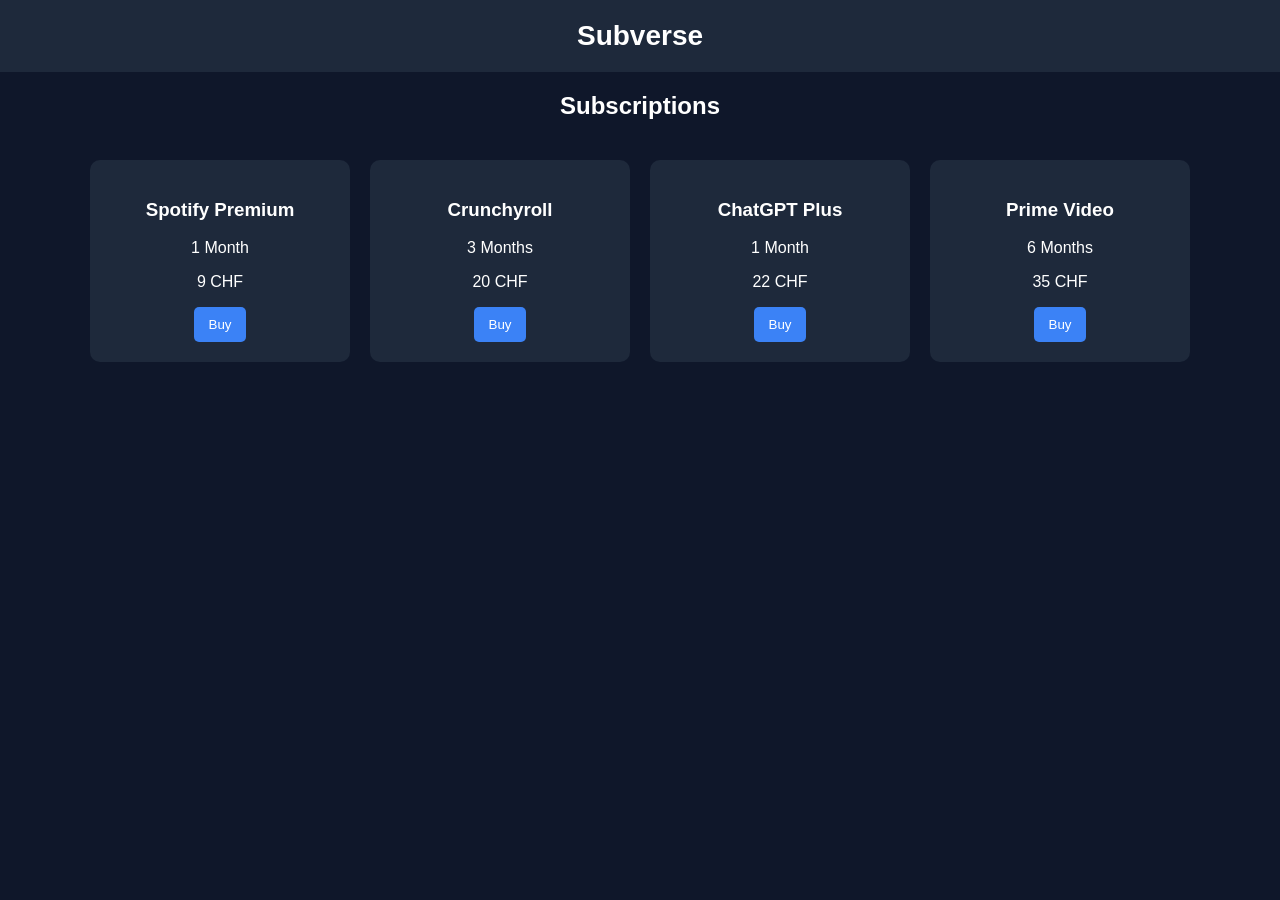
==== index.html @ d4a04e41 "Add files via upload" ====
<!DOCTYPE html>
<html lang="de">
<head>
<meta charset="UTF-8">
<title>Subverse</title>

<style>
body{
font-family: Arial;
background:#0f172a;
color:white;
text-align:center;
margin:0;
}

header{
padding:20px;
background:#1e293b;
font-size:28px;
font-weight:bold;
}

.container{
display:flex;
justify-content:center;
flex-wrap:wrap;
margin-top:40px;
gap:20px;
}

.card{
background:#1e293b;
padding:20px;
border-radius:10px;
width:220px;
}

button{
background:#3b82f6;
border:none;
padding:10px 15px;
border-radius:5px;
color:white;
cursor:pointer;
}

button:hover{
background:#2563eb;
}
</style>

</head>
<body>

<header>Subverse</header>

<h2>Subscriptions</h2>

<div class="container">

<div class="card">
<h3>Spotify Premium</h3>
<p>1 Month</p>
<p>9 CHF</p>
<button onclick="buy('Spotify 1 Month')">Buy</button>
</div>

<div class="card">
<h3>Crunchyroll</h3>
<p>3 Months</p>
<p>20 CHF</p>
<button onclick="buy('Crunchyroll 3 Months')">Buy</button>
</div>

<div class="card">
<h3>ChatGPT Plus</h3>
<p>1 Month</p>
<p>22 CHF</p>
<button onclick="buy('ChatGPT 1 Month')">Buy</button>
</div>

<div class="card">
<h3>Prime Video</h3>
<p>6 Months</p>
<p>35 CHF</p>
<button onclick="buy('Prime Video 6 Months')">Buy</button>
</div>

</div>

<script>
function buy(product){
alert("You selected: " + product);
}
</script>

</body>
</html>
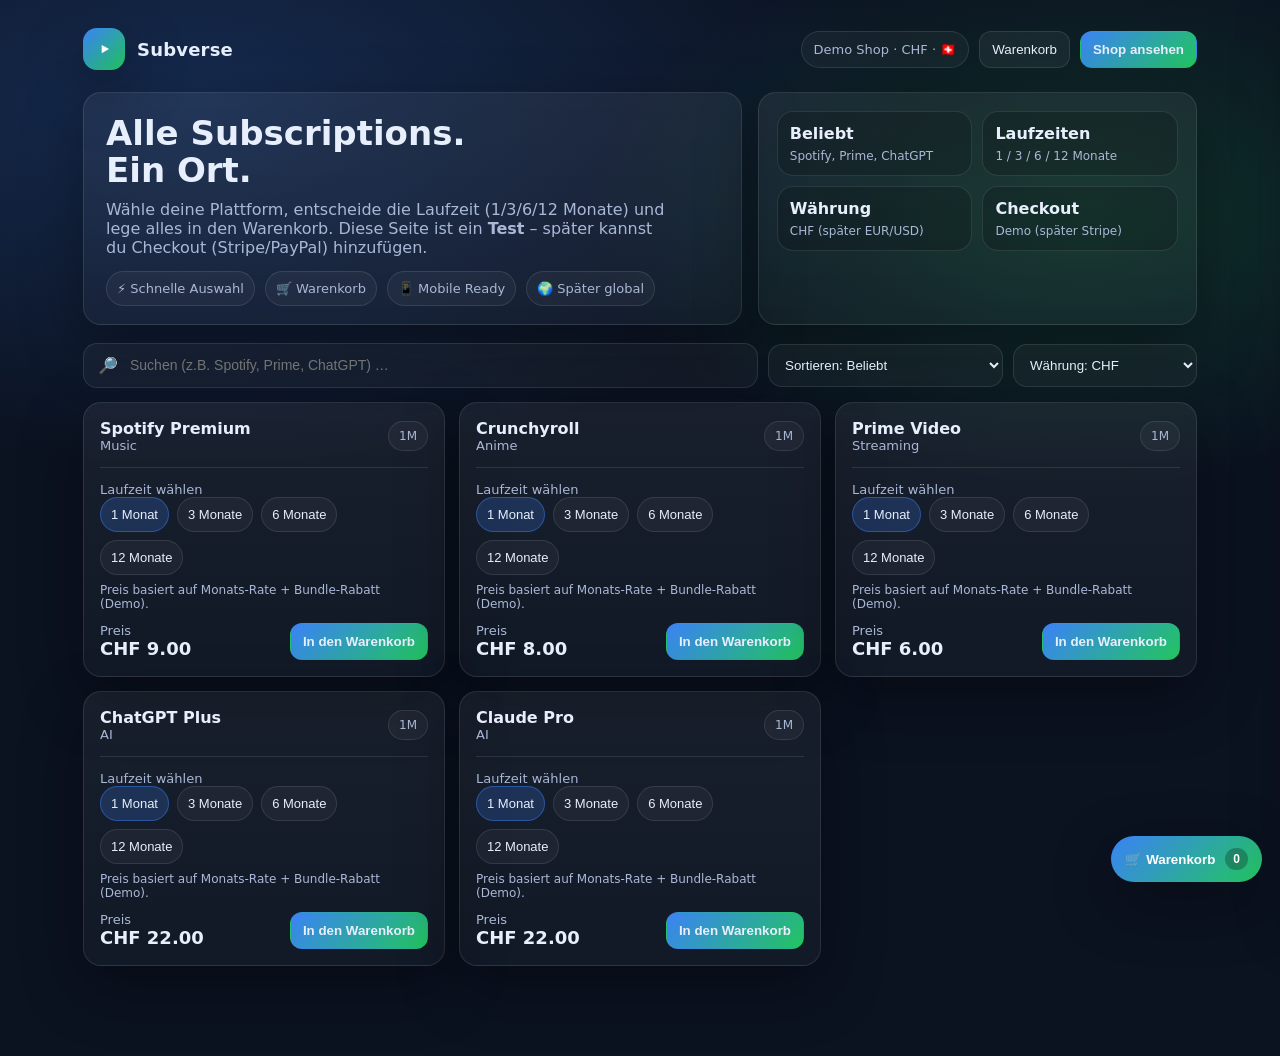
==== commit 14359afb: "Update index.html" ====
--- a/index.html
+++ b/index.html
@@ -1,98 +1,628 @@
-<!DOCTYPE html>
+<!doctype html>
 <html lang="de">
 <head>
-<meta charset="UTF-8">
-<title>Subverse</title>
-
-<style>
-body{
-font-family: Arial;
-background:#0f172a;
-color:white;
-text-align:center;
-margin:0;
-}
-
-header{
-padding:20px;
-background:#1e293b;
-font-size:28px;
-font-weight:bold;
-}
-
-.container{
-display:flex;
-justify-content:center;
-flex-wrap:wrap;
-margin-top:40px;
-gap:20px;
-}
-
-.card{
-background:#1e293b;
-padding:20px;
-border-radius:10px;
-width:220px;
-}
-
-button{
-background:#3b82f6;
-border:none;
-padding:10px 15px;
-border-radius:5px;
-color:white;
-cursor:pointer;
-}
-
-button:hover{
-background:#2563eb;
-}
-</style>
-
+  <meta charset="utf-8" />
+  <meta name="viewport" content="width=device-width,initial-scale=1" />
+  <title>Subverse — Subscriptions</title>
+  <style>
+    :root{
+      --bg:#0b1220;
+      --panel:#0f1b33;
+      --panel2:#101f3d;
+      --text:#e7eefc;
+      --muted:#a9b8d6;
+      --brand:#3b82f6;
+      --brand2:#22c55e;
+      --danger:#ef4444;
+      --border:rgba(255,255,255,.10);
+      --shadow: 0 20px 60px rgba(0,0,0,.35);
+      --radius:18px;
+    }
+    *{box-sizing:border-box}
+    body{
+      margin:0;
+      font-family: ui-sans-serif, system-ui, -apple-system, Segoe UI, Roboto, Arial, "Apple Color Emoji","Segoe UI Emoji";
+      background: radial-gradient(1200px 600px at 15% 10%, rgba(59,130,246,.22), transparent 60%),
+                  radial-gradient(900px 500px at 85% 20%, rgba(34,197,94,.18), transparent 55%),
+                  var(--bg);
+      color:var(--text);
+      min-height:100vh;
+    }
+    a{color:inherit;text-decoration:none}
+    .wrap{max-width:1150px;margin:0 auto;padding:28px 18px 90px}
+    .topbar{
+      display:flex;align-items:center;justify-content:space-between;
+      gap:14px;margin-bottom:22px;
+    }
+    .brand{
+      display:flex;align-items:center;gap:12px;
+      font-weight:800;letter-spacing:.2px;font-size:18px;
+    }
+    .logo{
+      width:42px;height:42px;border-radius:14px;
+      background: linear-gradient(135deg, rgba(59,130,246,1), rgba(34,197,94,1));
+      display:grid;place-items:center;
+      box-shadow: var(--shadow);
+    }
+    .logo svg{filter:drop-shadow(0 10px 18px rgba(0,0,0,.35))}
+    .actions{display:flex;align-items:center;gap:10px}
+    .pill{
+      display:flex;align-items:center;gap:10px;
+      padding:10px 12px;border:1px solid var(--border);
+      border-radius:999px;background:rgba(255,255,255,.04);
+      color:var(--muted);font-size:13px;
+    }
+    .btn{
+      border:1px solid var(--border);
+      background:rgba(255,255,255,.05);
+      color:var(--text);
+      padding:10px 12px;border-radius:12px;
+      cursor:pointer;
+      transition:.15s transform, .15s background, .15s border;
+    }
+    .btn:hover{transform: translateY(-1px);background:rgba(255,255,255,.08)}
+    .btn.primary{
+      background:linear-gradient(135deg, rgba(59,130,246,1), rgba(34,197,94,1));
+      border-color:transparent;
+      font-weight:700;
+    }
+    .btn.danger{background:rgba(239,68,68,.12);border-color:rgba(239,68,68,.35)}
+    .btn.danger:hover{background:rgba(239,68,68,.18)}
+    .hero{
+      display:grid;grid-template-columns: 1.2fr .8fr;
+      gap:16px;align-items:stretch;margin-bottom:18px;
+    }
+    .card{
+      background: linear-gradient(180deg, rgba(255,255,255,.06), rgba(255,255,255,.03));
+      border:1px solid var(--border);
+      border-radius: var(--radius);
+      box-shadow: var(--shadow);
+    }
+    .heroLeft{padding:22px 22px 18px}
+    .hero h1{margin:0 0 10px;font-size:34px;line-height:1.1}
+    .hero p{margin:0 0 14px;color:var(--muted);max-width:56ch}
+    .badges{display:flex;flex-wrap:wrap;gap:10px}
+    .badge{
+      padding:9px 10px;border-radius:999px;
+      border:1px solid var(--border);
+      background:rgba(255,255,255,.04);
+      font-size:13px;color:var(--muted);
+    }
+    .heroRight{padding:18px}
+    .miniGrid{display:grid;grid-template-columns:1fr 1fr;gap:10px}
+    .mini{
+      padding:12px;border-radius:16px;
+      border:1px solid var(--border);
+      background:rgba(0,0,0,.18);
+    }
+    .mini .t{font-weight:800}
+    .mini .s{color:var(--muted);font-size:12px;margin-top:6px}
+
+    .toolbar{
+      display:flex;gap:10px;flex-wrap:wrap;align-items:center;
+      margin:16px 0 14px;
+    }
+    .search{
+      flex:1;min-width:220px;
+      display:flex;align-items:center;gap:10px;
+      padding:12px 14px;border-radius:14px;
+      border:1px solid var(--border);background:rgba(255,255,255,.04);
+    }
+    .search input{
+      flex:1;border:none;outline:none;background:transparent;color:var(--text);
+      font-size:14px;
+    }
+    .select{
+      padding:12px 12px;border-radius:14px;
+      border:1px solid var(--border);
+      background:rgba(255,255,255,.04);
+      color:var(--text);
+      outline:none;
+      min-width:170px;
+    }
+
+    .grid{
+      display:grid;
+      grid-template-columns: repeat(12, 1fr);
+      gap:14px;
+    }
+    .product{
+      grid-column: span 4;
+      padding:16px;
+      display:flex;flex-direction:column;gap:12px;
+      min-height: 230px;
+    }
+    @media (max-width: 960px){
+      .hero{grid-template-columns:1fr}
+      .product{grid-column: span 6}
+    }
+    @media (max-width: 640px){
+      .product{grid-column: span 12}
+    }
+    .row{display:flex;align-items:center;justify-content:space-between;gap:12px}
+    .name{font-weight:900;font-size:16px}
+    .muted{color:var(--muted);font-size:13px}
+    .chip{
+      padding:7px 10px;border-radius:999px;
+      border:1px solid var(--border);
+      background:rgba(255,255,255,.04);
+      font-size:12px;color:var(--muted);
+      white-space:nowrap;
+    }
+    .price{font-size:18px;font-weight:900}
+    .divider{height:1px;background:var(--border);margin:2px 0}
+    .durationRow{display:flex;gap:8px;flex-wrap:wrap}
+    .durBtn{
+      border:1px solid var(--border);
+      background:rgba(255,255,255,.04);
+      color:var(--text);
+      padding:9px 10px;border-radius:999px;
+      cursor:pointer;font-size:13px;
+    }
+    .durBtn.active{
+      background:rgba(59,130,246,.22);
+      border-color:rgba(59,130,246,.45);
+    }
+    .small{font-size:12px;color:var(--muted)}
+
+    /* Cart Drawer */
+    .cartFab{
+      position:fixed;right:18px;bottom:18px;
+      display:flex;align-items:center;gap:10px;
+      padding:12px 14px;border-radius:999px;
+      background:linear-gradient(135deg, rgba(59,130,246,1), rgba(34,197,94,1));
+      color:white;border:none;cursor:pointer;
+      box-shadow: var(--shadow);
+      font-weight:800;
+    }
+    .cartFab .count{
+      background:rgba(0,0,0,.25);
+      padding:4px 8px;border-radius:999px;
+      font-size:12px;
+    }
+    .overlay{
+      position:fixed;inset:0;background:rgba(0,0,0,.55);
+      display:none;
+    }
+    .overlay.open{display:block}
+    .drawer{
+      position:fixed;top:0;right:0;height:100vh;width:min(430px, 92vw);
+      background: linear-gradient(180deg, rgba(15,27,51,.98), rgba(11,18,32,.98));
+      border-left:1px solid var(--border);
+      transform: translateX(105%);
+      transition: .2s transform;
+      box-shadow: var(--shadow);
+      display:flex;flex-direction:column;
+    }
+    .drawer.open{transform: translateX(0)}
+    .drawerHeader{
+      padding:16px;border-bottom:1px solid var(--border);
+      display:flex;align-items:center;justify-content:space-between;gap:10px;
+    }
+    .drawerHeader h3{margin:0;font-size:16px}
+    .drawerBody{padding:12px 16px;overflow:auto;flex:1}
+    .cartItem{
+      border:1px solid var(--border);
+      background:rgba(255,255,255,.04);
+      border-radius:16px;
+      padding:12px;margin-bottom:10px;
+    }
+    .cartItem .title{font-weight:900}
+    .cartItem .meta{color:var(--muted);font-size:12px;margin-top:4px}
+    .qtyRow{display:flex;align-items:center;justify-content:space-between;gap:10px;margin-top:10px}
+    .qtyControls{display:flex;align-items:center;gap:8px}
+    .iconBtn{
+      width:34px;height:34px;border-radius:10px;
+      border:1px solid var(--border);
+      background:rgba(255,255,255,.05);
+      color:var(--text);
+      cursor:pointer;
+    }
+    .totalBox{
+      padding:14px 16px;border-top:1px solid var(--border);
+      background:rgba(255,255,255,.03);
+    }
+    .totalRow{display:flex;align-items:center;justify-content:space-between}
+    .footNote{color:var(--muted);font-size:12px;margin:10px 0 0}
+    .empty{
+      color:var(--muted);text-align:center;margin-top:26px;
+      padding:18px;border:1px dashed rgba(255,255,255,.18);border-radius:16px;
+    }
+
+    /* Toast */
+    .toast{
+      position:fixed;left:50%;top:16px;transform:translateX(-50%);
+      background:rgba(15,27,51,.92);
+      border:1px solid var(--border);
+      padding:10px 12px;border-radius:12px;
+      display:none;gap:10px;align-items:center;
+      box-shadow: var(--shadow);
+      max-width:min(560px, 92vw);
+      color:var(--text);
+    }
+    .toast.show{display:flex}
+    .dot{
+      width:10px;height:10px;border-radius:999px;background:var(--brand2);
+      box-shadow:0 0 0 6px rgba(34,197,94,.15);
+    }
+  </style>
 </head>
 <body>
-
-<header>Subverse</header>
-
-<h2>Subscriptions</h2>
-
-<div class="container">
-
-<div class="card">
-<h3>Spotify Premium</h3>
-<p>1 Month</p>
-<p>9 CHF</p>
-<button onclick="buy('Spotify 1 Month')">Buy</button>
-</div>
-
-<div class="card">
-<h3>Crunchyroll</h3>
-<p>3 Months</p>
-<p>20 CHF</p>
-<button onclick="buy('Crunchyroll 3 Months')">Buy</button>
-</div>
-
-<div class="card">
-<h3>ChatGPT Plus</h3>
-<p>1 Month</p>
-<p>22 CHF</p>
-<button onclick="buy('ChatGPT 1 Month')">Buy</button>
-</div>
-
-<div class="card">
-<h3>Prime Video</h3>
-<p>6 Months</p>
-<p>35 CHF</p>
-<button onclick="buy('Prime Video 6 Months')">Buy</button>
-</div>
-
-</div>
+  <div class="wrap">
+    <div class="topbar">
+      <div class="brand">
+        <div class="logo" aria-hidden="true">
+          <svg width="22" height="22" viewBox="0 0 24 24" fill="none">
+            <path d="M9.5 7.5v9l8-4.5-8-4.5Z" fill="white"/>
+          </svg>
+        </div>
+        <div>Subverse</div>
+      </div>
+
+      <div class="actions">
+        <div class="pill" title="Demo-Website (keine echten Zahlungen)">
+          Demo Shop · CHF · 🇨🇭
+        </div>
+        <button class="btn" id="openCartTop">Warenkorb</button>
+        <button class="btn primary" id="scrollShop">Shop ansehen</button>
+      </div>
+    </div>
+
+    <section class="hero">
+      <div class="card heroLeft">
+        <h1>Alle Subscriptions.<br/>Ein Ort.</h1>
+        <p>
+          Wähle deine Plattform, entscheide die Laufzeit (1/3/6/12 Monate) und lege alles in den Warenkorb.
+          Diese Seite ist ein <b>Test</b> – später kannst du Checkout (Stripe/PayPal) hinzufügen.
+        </p>
+        <div class="badges">
+          <div class="badge">⚡ Schnelle Auswahl</div>
+          <div class="badge">🛒 Warenkorb</div>
+          <div class="badge">📱 Mobile Ready</div>
+          <div class="badge">🌍 Später global</div>
+        </div>
+      </div>
+      <div class="card heroRight">
+        <div class="miniGrid">
+          <div class="mini">
+            <div class="t">Beliebt</div>
+            <div class="s">Spotify, Prime, ChatGPT</div>
+          </div>
+          <div class="mini">
+            <div class="t">Laufzeiten</div>
+            <div class="s">1 / 3 / 6 / 12 Monate</div>
+          </div>
+          <div class="mini">
+            <div class="t">Währung</div>
+            <div class="s">CHF (später EUR/USD)</div>
+          </div>
+          <div class="mini">
+            <div class="t">Checkout</div>
+            <div class="s">Demo (später Stripe)</div>
+          </div>
+        </div>
+      </div>
+    </section>
+
+    <div class="toolbar" id="shop">
+      <div class="search">
+        🔎
+        <input id="q" placeholder="Suchen (z.B. Spotify, Prime, ChatGPT) …" />
+      </div>
+      <select class="select" id="sort">
+        <option value="popular">Sortieren: Beliebt</option>
+        <option value="az">Sortieren: A–Z</option>
+        <option value="priceLow">Preis: niedrig → hoch (1 Monat)</option>
+        <option value="priceHigh">Preis: hoch → niedrig (1 Monat)</option>
+      </select>
+      <select class="select" id="currency">
+        <option value="CHF">Währung: CHF</option>
+        <option value="EUR">Währung: EUR (Demo)</option>
+        <option value="USD">Währung: USD (Demo)</option>
+      </select>
+    </div>
+
+    <div class="grid" id="grid"></div>
+  </div>
+
+  <!-- Cart -->
+  <button class="cartFab" id="cartFab" aria-label="Warenkorb öffnen">
+    🛒 Warenkorb <span class="count" id="cartCount">0</span>
+  </button>
+
+  <div class="overlay" id="overlay"></div>
+  <aside class="drawer" id="drawer" aria-label="Warenkorb">
+    <div class="drawerHeader">
+      <h3>Warenkorb</h3>
+      <button class="btn" id="closeCart">Schliessen</button>
+    </div>
+    <div class="drawerBody" id="cartBody">
+      <!-- items -->
+    </div>
+    <div class="totalBox">
+      <div class="totalRow">
+        <div class="muted">Total</div>
+        <div class="price" id="total">CHF 0.00</div>
+      </div>
+      <button class="btn primary" style="width:100%;margin-top:10px" id="checkout">
+        Checkout (Demo)
+      </button>
+      <div class="footNote">
+        Hinweis: Testseite ohne echte Zahlungen. Für Live-Verkäufe später Stripe/PayPal anbinden.
+      </div>
+    </div>
+  </aside>
+
+  <div class="toast" id="toast" role="status" aria-live="polite">
+    <div class="dot"></div>
+    <div id="toastMsg">Zum Warenkorb hinzugefügt</div>
+  </div>
 
 <script>
-function buy(product){
-alert("You selected: " + product);
-}
+  // --- Demo Data (du kannst Preise später anpassen) ---
+  const PRODUCTS = [
+    { id:"spotify", name:"Spotify Premium", tag:"Music", popular:1, base:{CHF:9,  EUR:9,  USD:9} },
+    { id:"crunchy", name:"Crunchyroll",     tag:"Anime", popular:2, base:{CHF:8,  EUR:8,  USD:8} },
+    { id:"prime",   name:"Prime Video",     tag:"Streaming", popular:3, base:{CHF:6,  EUR:6,  USD:6} },
+    { id:"chatgpt", name:"ChatGPT Plus",    tag:"AI", popular:4, base:{CHF:22, EUR:22, USD:22} },
+    { id:"claude",  name:"Claude Pro",      tag:"AI", popular:5, base:{CHF:22, EUR:22, USD:22} },
+  ];
+
+  // Laufzeiten & Multiplikatoren (einfach, kann man später mit Rabatten erweitern)
+  const DURATIONS = [
+    { months:1,  label:"1 Monat",  mult:1 },
+    { months:3,  label:"3 Monate", mult:3 * 0.97 },   // kleines Bundle-Discount
+    { months:6,  label:"6 Monate", mult:6 * 0.94 },
+    { months:12, label:"12 Monate",mult:12 * 0.88 },
+  ];
+
+  // --- State ---
+  const state = {
+    currency: "CHF",
+    query: "",
+    sort: "popular",
+    // selected duration per product (default 1)
+    selectedDuration: Object.fromEntries(PRODUCTS.map(p => [p.id, 1])),
+    cart: [] // {key, id, name, months, unit, qty}
+  };
+
+  // --- Helpers ---
+  const money = (amt) => {
+    const cur = state.currency;
+    const n = Number(amt || 0);
+    return `${cur} ${n.toFixed(2)}`;
+  };
+
+  function unitPrice(productId, months){
+    const p = PRODUCTS.find(x => x.id === productId);
+    const base = p.base[state.currency];
+    const d = DURATIONS.find(x => x.months === months);
+    return base * d.mult;
+  }
+
+  function cartKey(id, months){ return `${id}__${months}`; }
+
+  function toast(msg){
+    const el = document.getElementById("toast");
+    document.getElementById("toastMsg").textContent = msg;
+    el.classList.add("show");
+    clearTimeout(window.__t);
+    window.__t = setTimeout(()=> el.classList.remove("show"), 1500);
+  }
+
+  // --- Render Products ---
+  function renderGrid(){
+    const grid = document.getElementById("grid");
+    const q = state.query.trim().toLowerCase();
+
+    let list = PRODUCTS.filter(p =>
+      !q || p.name.toLowerCase().includes(q) || p.tag.toLowerCase().includes(q)
+    );
+
+    if(state.sort === "az"){
+      list.sort((a,b)=> a.name.localeCompare(b.name));
+    } else if(state.sort === "priceLow"){
+      list.sort((a,b)=> unitPrice(a.id,1) - unitPrice(b.id,1));
+    } else if(state.sort === "priceHigh"){
+      list.sort((a,b)=> unitPrice(b.id,1) - unitPrice(a.id,1));
+    } else {
+      list.sort((a,b)=> a.popular - b.popular);
+    }
+
+    grid.innerHTML = "";
+    for(const p of list){
+      const months = state.selectedDuration[p.id] || 1;
+      const price = unitPrice(p.id, months);
+
+      const card = document.createElement("div");
+      card.className = "card product";
+      card.innerHTML = `
+        <div class="row">
+          <div>
+            <div class="name">${p.name}</div>
+            <div class="muted">${p.tag}</div>
+          </div>
+          <div class="chip">${months}M</div>
+        </div>
+
+        <div class="divider"></div>
+
+        <div>
+          <div class="muted">Laufzeit wählen</div>
+          <div class="durationRow" role="group" aria-label="Laufzeit wählen">
+            ${DURATIONS.map(d => `
+              <button class="durBtn ${d.months===months ? "active":""}"
+                data-id="${p.id}" data-months="${d.months}">
+                ${d.label}
+              </button>
+            `).join("")}
+          </div>
+          <div class="small" style="margin-top:8px">
+            Preis basiert auf Monats-Rate + Bundle-Rabatt (Demo).
+          </div>
+        </div>
+
+        <div class="row" style="margin-top:auto">
+          <div>
+            <div class="muted">Preis</div>
+            <div class="price">${money(price)}</div>
+          </div>
+          <button class="btn primary" data-add="${p.id}">In den Warenkorb</button>
+        </div>
+      `;
+      grid.appendChild(card);
+    }
+
+    // Wire events
+    grid.querySelectorAll("[data-id][data-months]").forEach(btn=>{
+      btn.addEventListener("click", (e)=>{
+        const id = e.currentTarget.getAttribute("data-id");
+        const m = Number(e.currentTarget.getAttribute("data-months"));
+        state.selectedDuration[id] = m;
+        renderGrid();
+      });
+    });
+
+    grid.querySelectorAll("[data-add]").forEach(btn=>{
+      btn.addEventListener("click", (e)=>{
+        const id = e.currentTarget.getAttribute("data-add");
+        const months = state.selectedDuration[id] || 1;
+        addToCart(id, months);
+      });
+    });
+  }
+
+  // --- Cart Logic ---
+  function addToCart(id, months){
+    const p = PRODUCTS.find(x=> x.id===id);
+    const key = cartKey(id, months);
+
+    const existing = state.cart.find(x=> x.key === key);
+    if(existing){
+      existing.qty += 1;
+    } else {
+      state.cart.push({
+        key, id, name:p.name, months,
+        unit: unitPrice(id, months),
+        qty: 1
+      });
+    }
+    toast(`${p.name} (${months} Monate) hinzugefügt`);
+    renderCart();
+    openCart();
+  }
+
+  function changeQty(key, delta){
+    const item = state.cart.find(x=> x.key===key);
+    if(!item) return;
+    item.qty += delta;
+    if(item.qty <= 0){
+      state.cart = state.cart.filter(x=> x.key!==key);
+    }
+    renderCart();
+  }
+
+  function removeItem(key){
+    state.cart = state.cart.filter(x=> x.key!==key);
+    renderCart();
+  }
+
+  function cartTotal(){
+    return state.cart.reduce((sum, it)=> sum + (it.unit * it.qty), 0);
+  }
+
+  function renderCart(){
+    const body = document.getElementById("cartBody");
+    const count = document.getElementById("cartCount");
+    const total = document.getElementById("total");
+
+    count.textContent = String(state.cart.reduce((s,i)=> s+i.qty, 0));
+    total.textContent = money(cartTotal());
+
+    if(state.cart.length === 0){
+      body.innerHTML = `<div class="empty">Warenkorb ist leer.<br/>Wähle oben ein Abo und lege es hinzu.</div>`;
+      return;
+    }
+
+    body.innerHTML = state.cart.map(it => `
+      <div class="cartItem">
+        <div class="row">
+          <div>
+            <div class="title">${it.name}</div>
+            <div class="meta">${it.months} Monate · Einzelpreis: ${money(it.unit)}</div>
+          </div>
+          <button class="btn danger" data-rm="${it.key}">Entfernen</button>
+        </div>
+        <div class="qtyRow">
+          <div class="muted">Menge</div>
+          <div class="qtyControls">
+            <button class="iconBtn" data-minus="${it.key}">−</button>
+            <div style="min-width:18px;text-align:center;font-weight:800">${it.qty}</div>
+            <button class="iconBtn" data-plus="${it.key}">+</button>
+          </div>
+          <div class="price">${money(it.unit * it.qty)}</div>
+        </div>
+      </div>
+    `).join("");
+
+    body.querySelectorAll("[data-plus]").forEach(b=>{
+      b.addEventListener("click", e => changeQty(e.currentTarget.getAttribute("data-plus"), +1));
+    });
+    body.querySelectorAll("[data-minus]").forEach(b=>{
+      b.addEventListener("click", e => changeQty(e.currentTarget.getAttribute("data-minus"), -1));
+    });
+    body.querySelectorAll("[data-rm]").forEach(b=>{
+      b.addEventListener("click", e => removeItem(e.currentTarget.getAttribute("data-rm")));
+    });
+  }
+
+  // --- Drawer ---
+  const overlay = document.getElementById("overlay");
+  const drawer = document.getElementById("drawer");
+  const openCart = ()=>{ overlay.classList.add("open"); drawer.classList.add("open"); };
+  const closeCart = ()=>{ overlay.classList.remove("open"); drawer.classList.remove("open"); };
+
+  document.getElementById("cartFab").addEventListener("click", openCart);
+  document.getElementById("openCartTop").addEventListener("click", openCart);
+  document.getElementById("closeCart").addEventListener("click", closeCart);
+  overlay.addEventListener("click", closeCart);
+
+  // --- Toolbar events ---
+  document.getElementById("q").addEventListener("input", (e)=>{
+    state.query = e.target.value;
+    renderGrid();
+  });
+
+  document.getElementById("sort").addEventListener("change", (e)=>{
+    state.sort = e.target.value;
+    renderGrid();
+  });
+
+  document.getElementById("currency").addEventListener("change", (e)=>{
+    state.currency = e.target.value;
+    // update unit prices in cart too
+    state.cart = state.cart.map(it => ({...it, unit: unitPrice(it.id, it.months)}));
+    renderGrid();
+    renderCart();
+  });
+
+  document.getElementById("scrollShop").addEventListener("click", ()=>{
+    document.getElementById("shop").scrollIntoView({behavior:"smooth"});
+  });
+
+  // Demo checkout
+  document.getElementById("checkout").addEventListener("click", ()=>{
+    if(state.cart.length === 0){
+      toast("Warenkorb ist leer");
+      return;
+    }
+    const lines = state.cart.map(it => `${it.qty}× ${it.name} (${it.months}M) = ${money(it.unit*it.qty)}`);
+    alert("DEMO CHECKOUT\n\n" + lines.join("\n") + "\n\nTotal: " + money(cartTotal()) + "\n\nNächster Schritt: Stripe/PayPal anbinden.");
+  });
+
+  // Initial
+  renderGrid();
+  renderCart();
 </script>
-
 </body>
-</html>+</html>
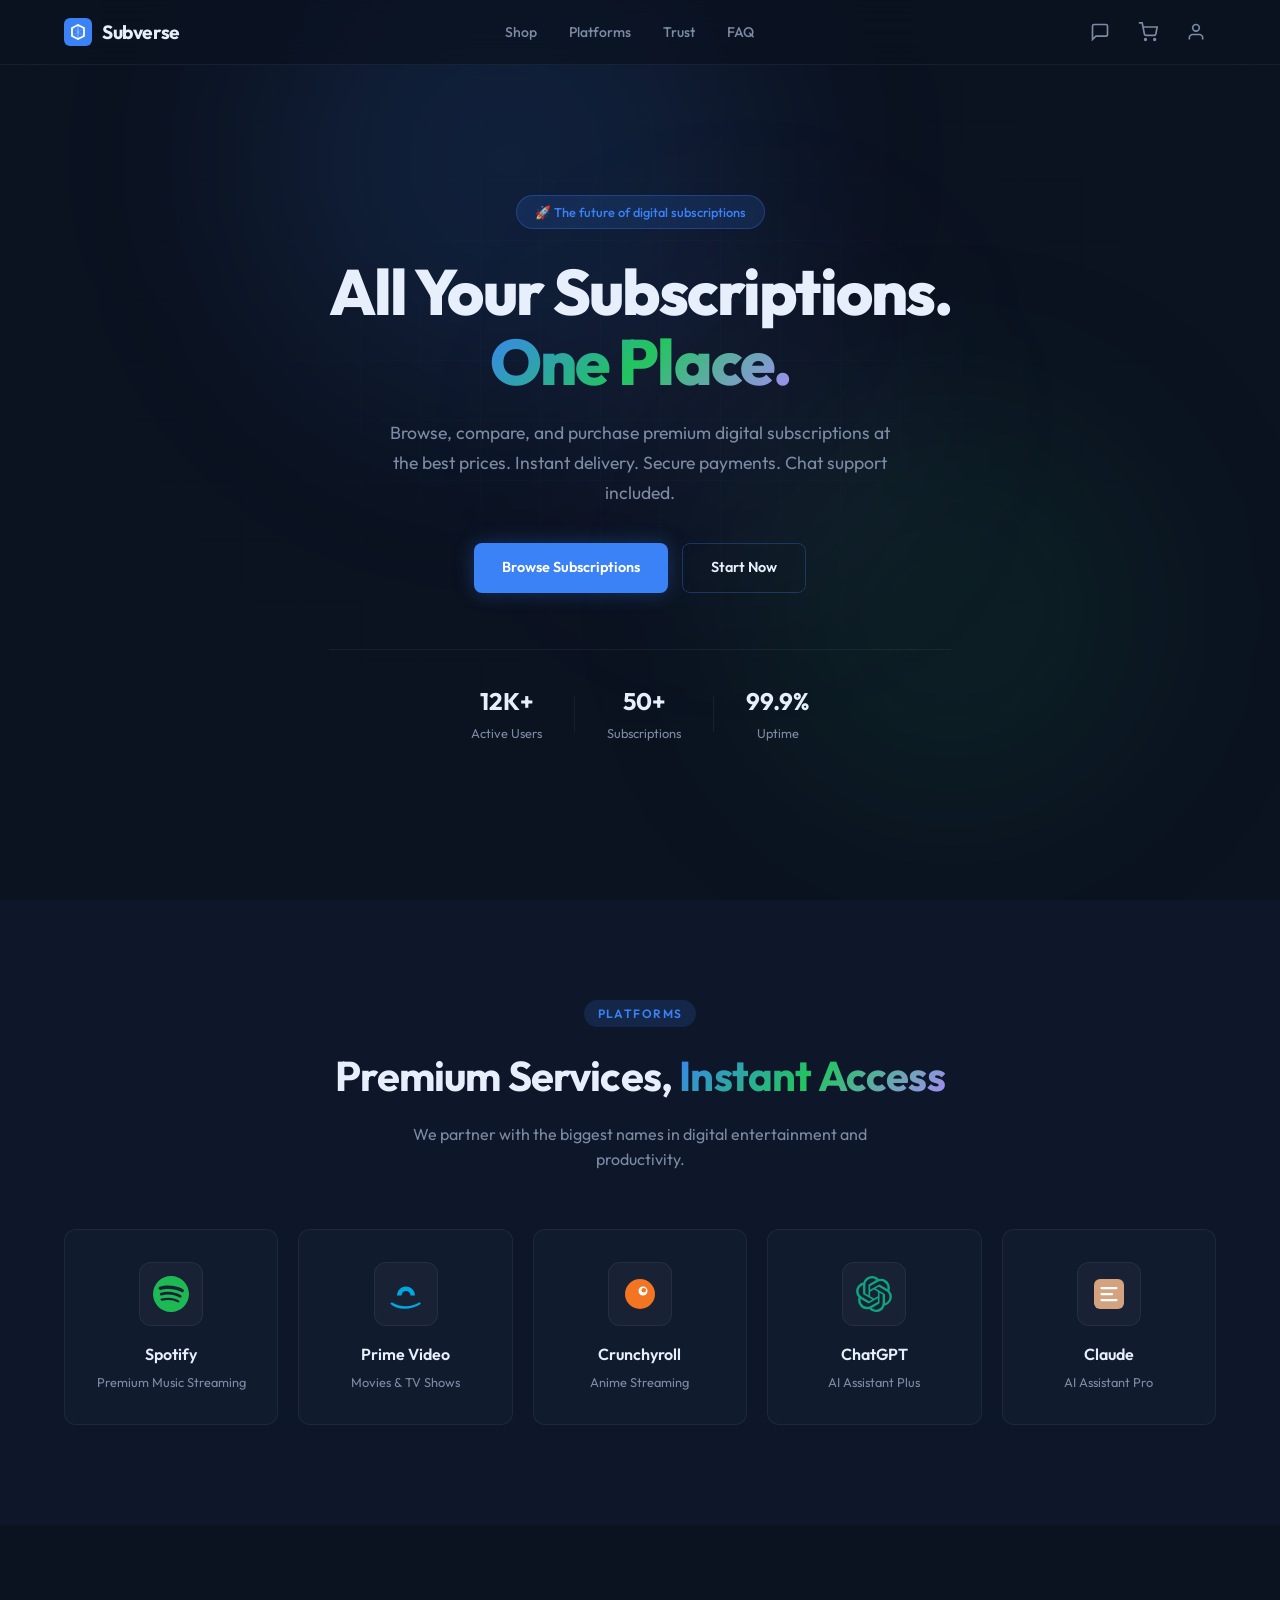
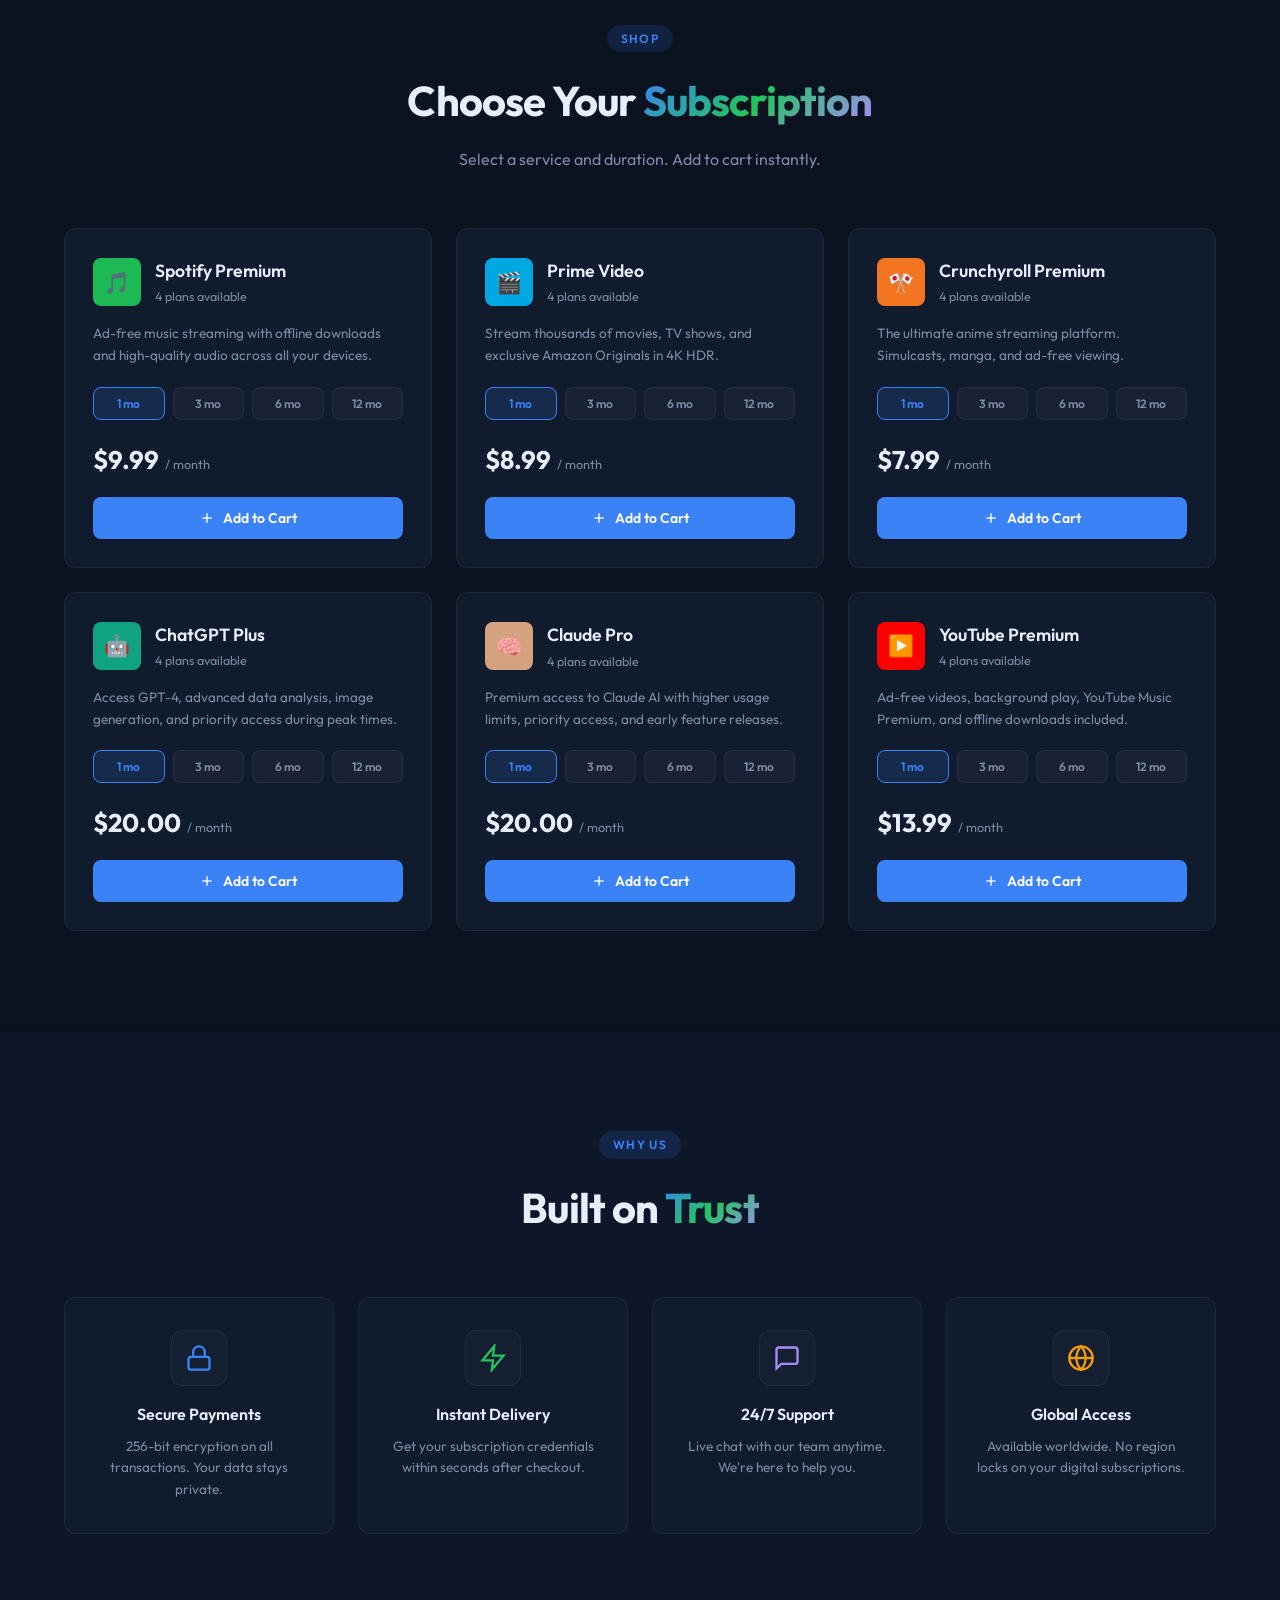
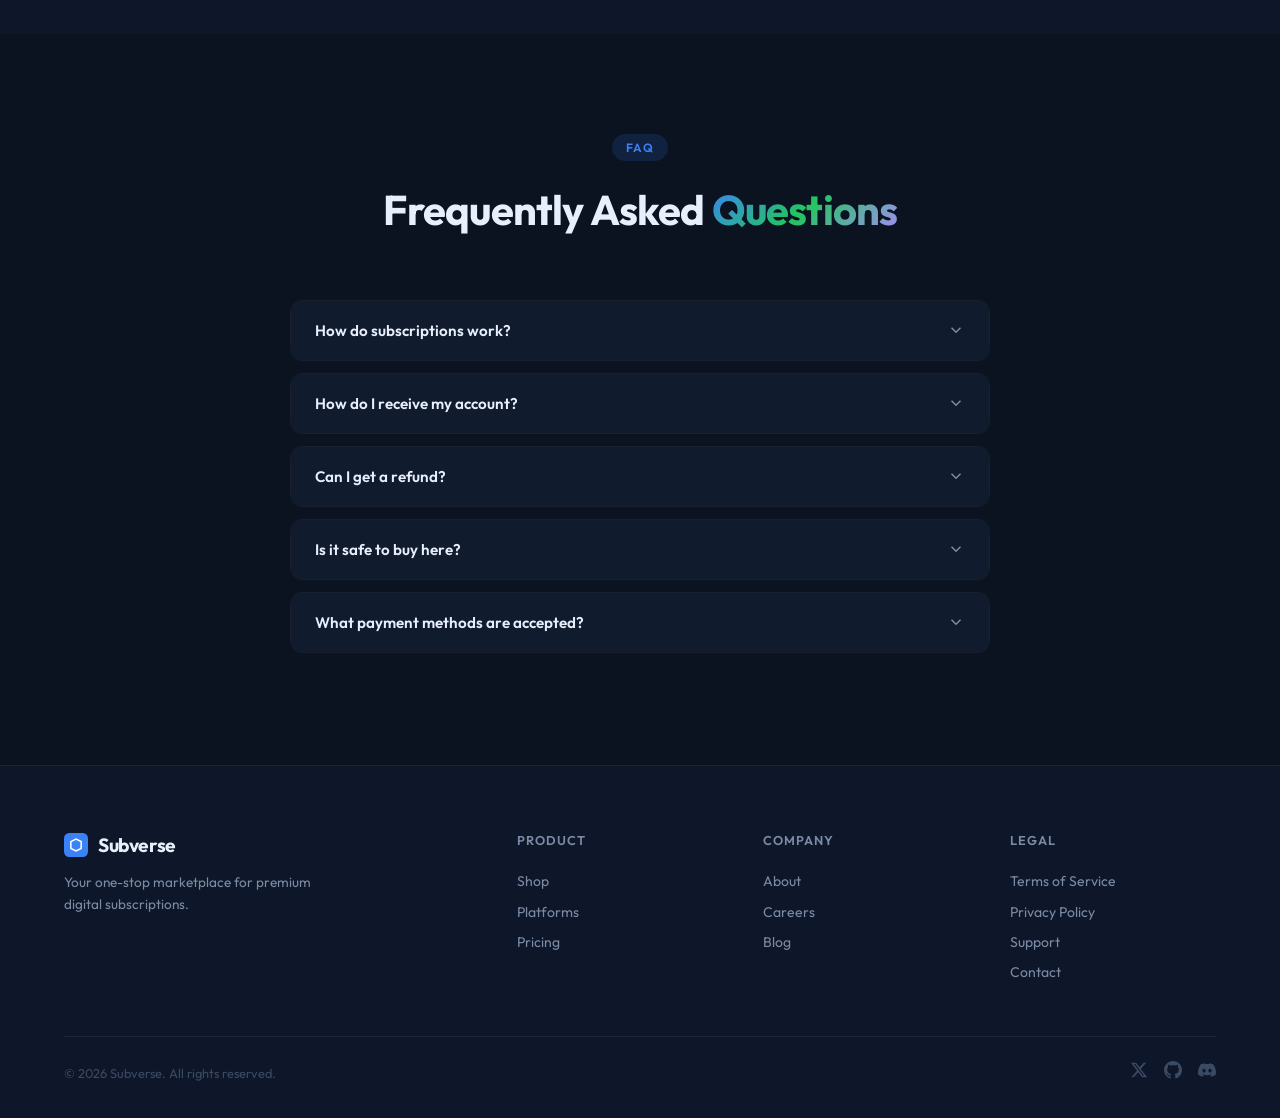
==== commit 89b83642: "Add files via upload" ====
--- a/index.html
+++ b/index.html
@@ -1,628 +1,381 @@
-<!doctype html>
-<html lang="de">
-<head>
-  <meta charset="utf-8" />
-  <meta name="viewport" content="width=device-width,initial-scale=1" />
-  <title>Subverse — Subscriptions</title>
-  <style>
-    :root{
-      --bg:#0b1220;
-      --panel:#0f1b33;
-      --panel2:#101f3d;
-      --text:#e7eefc;
-      --muted:#a9b8d6;
-      --brand:#3b82f6;
-      --brand2:#22c55e;
-      --danger:#ef4444;
-      --border:rgba(255,255,255,.10);
-      --shadow: 0 20px 60px rgba(0,0,0,.35);
-      --radius:18px;
-    }
-    *{box-sizing:border-box}
-    body{
-      margin:0;
-      font-family: ui-sans-serif, system-ui, -apple-system, Segoe UI, Roboto, Arial, "Apple Color Emoji","Segoe UI Emoji";
-      background: radial-gradient(1200px 600px at 15% 10%, rgba(59,130,246,.22), transparent 60%),
-                  radial-gradient(900px 500px at 85% 20%, rgba(34,197,94,.18), transparent 55%),
-                  var(--bg);
-      color:var(--text);
-      min-height:100vh;
-    }
-    a{color:inherit;text-decoration:none}
-    .wrap{max-width:1150px;margin:0 auto;padding:28px 18px 90px}
-    .topbar{
-      display:flex;align-items:center;justify-content:space-between;
-      gap:14px;margin-bottom:22px;
-    }
-    .brand{
-      display:flex;align-items:center;gap:12px;
-      font-weight:800;letter-spacing:.2px;font-size:18px;
-    }
-    .logo{
-      width:42px;height:42px;border-radius:14px;
-      background: linear-gradient(135deg, rgba(59,130,246,1), rgba(34,197,94,1));
-      display:grid;place-items:center;
-      box-shadow: var(--shadow);
-    }
-    .logo svg{filter:drop-shadow(0 10px 18px rgba(0,0,0,.35))}
-    .actions{display:flex;align-items:center;gap:10px}
-    .pill{
-      display:flex;align-items:center;gap:10px;
-      padding:10px 12px;border:1px solid var(--border);
-      border-radius:999px;background:rgba(255,255,255,.04);
-      color:var(--muted);font-size:13px;
-    }
-    .btn{
-      border:1px solid var(--border);
-      background:rgba(255,255,255,.05);
-      color:var(--text);
-      padding:10px 12px;border-radius:12px;
-      cursor:pointer;
-      transition:.15s transform, .15s background, .15s border;
-    }
-    .btn:hover{transform: translateY(-1px);background:rgba(255,255,255,.08)}
-    .btn.primary{
-      background:linear-gradient(135deg, rgba(59,130,246,1), rgba(34,197,94,1));
-      border-color:transparent;
-      font-weight:700;
-    }
-    .btn.danger{background:rgba(239,68,68,.12);border-color:rgba(239,68,68,.35)}
-    .btn.danger:hover{background:rgba(239,68,68,.18)}
-    .hero{
-      display:grid;grid-template-columns: 1.2fr .8fr;
-      gap:16px;align-items:stretch;margin-bottom:18px;
-    }
-    .card{
-      background: linear-gradient(180deg, rgba(255,255,255,.06), rgba(255,255,255,.03));
-      border:1px solid var(--border);
-      border-radius: var(--radius);
-      box-shadow: var(--shadow);
-    }
-    .heroLeft{padding:22px 22px 18px}
-    .hero h1{margin:0 0 10px;font-size:34px;line-height:1.1}
-    .hero p{margin:0 0 14px;color:var(--muted);max-width:56ch}
-    .badges{display:flex;flex-wrap:wrap;gap:10px}
-    .badge{
-      padding:9px 10px;border-radius:999px;
-      border:1px solid var(--border);
-      background:rgba(255,255,255,.04);
-      font-size:13px;color:var(--muted);
-    }
-    .heroRight{padding:18px}
-    .miniGrid{display:grid;grid-template-columns:1fr 1fr;gap:10px}
-    .mini{
-      padding:12px;border-radius:16px;
-      border:1px solid var(--border);
-      background:rgba(0,0,0,.18);
-    }
-    .mini .t{font-weight:800}
-    .mini .s{color:var(--muted);font-size:12px;margin-top:6px}
-
-    .toolbar{
-      display:flex;gap:10px;flex-wrap:wrap;align-items:center;
-      margin:16px 0 14px;
-    }
-    .search{
-      flex:1;min-width:220px;
-      display:flex;align-items:center;gap:10px;
-      padding:12px 14px;border-radius:14px;
-      border:1px solid var(--border);background:rgba(255,255,255,.04);
-    }
-    .search input{
-      flex:1;border:none;outline:none;background:transparent;color:var(--text);
-      font-size:14px;
-    }
-    .select{
-      padding:12px 12px;border-radius:14px;
-      border:1px solid var(--border);
-      background:rgba(255,255,255,.04);
-      color:var(--text);
-      outline:none;
-      min-width:170px;
-    }
-
-    .grid{
-      display:grid;
-      grid-template-columns: repeat(12, 1fr);
-      gap:14px;
-    }
-    .product{
-      grid-column: span 4;
-      padding:16px;
-      display:flex;flex-direction:column;gap:12px;
-      min-height: 230px;
-    }
-    @media (max-width: 960px){
-      .hero{grid-template-columns:1fr}
-      .product{grid-column: span 6}
-    }
-    @media (max-width: 640px){
-      .product{grid-column: span 12}
-    }
-    .row{display:flex;align-items:center;justify-content:space-between;gap:12px}
-    .name{font-weight:900;font-size:16px}
-    .muted{color:var(--muted);font-size:13px}
-    .chip{
-      padding:7px 10px;border-radius:999px;
-      border:1px solid var(--border);
-      background:rgba(255,255,255,.04);
-      font-size:12px;color:var(--muted);
-      white-space:nowrap;
-    }
-    .price{font-size:18px;font-weight:900}
-    .divider{height:1px;background:var(--border);margin:2px 0}
-    .durationRow{display:flex;gap:8px;flex-wrap:wrap}
-    .durBtn{
-      border:1px solid var(--border);
-      background:rgba(255,255,255,.04);
-      color:var(--text);
-      padding:9px 10px;border-radius:999px;
-      cursor:pointer;font-size:13px;
-    }
-    .durBtn.active{
-      background:rgba(59,130,246,.22);
-      border-color:rgba(59,130,246,.45);
-    }
-    .small{font-size:12px;color:var(--muted)}
-
-    /* Cart Drawer */
-    .cartFab{
-      position:fixed;right:18px;bottom:18px;
-      display:flex;align-items:center;gap:10px;
-      padding:12px 14px;border-radius:999px;
-      background:linear-gradient(135deg, rgba(59,130,246,1), rgba(34,197,94,1));
-      color:white;border:none;cursor:pointer;
-      box-shadow: var(--shadow);
-      font-weight:800;
-    }
-    .cartFab .count{
-      background:rgba(0,0,0,.25);
-      padding:4px 8px;border-radius:999px;
-      font-size:12px;
-    }
-    .overlay{
-      position:fixed;inset:0;background:rgba(0,0,0,.55);
-      display:none;
-    }
-    .overlay.open{display:block}
-    .drawer{
-      position:fixed;top:0;right:0;height:100vh;width:min(430px, 92vw);
-      background: linear-gradient(180deg, rgba(15,27,51,.98), rgba(11,18,32,.98));
-      border-left:1px solid var(--border);
-      transform: translateX(105%);
-      transition: .2s transform;
-      box-shadow: var(--shadow);
-      display:flex;flex-direction:column;
-    }
-    .drawer.open{transform: translateX(0)}
-    .drawerHeader{
-      padding:16px;border-bottom:1px solid var(--border);
-      display:flex;align-items:center;justify-content:space-between;gap:10px;
-    }
-    .drawerHeader h3{margin:0;font-size:16px}
-    .drawerBody{padding:12px 16px;overflow:auto;flex:1}
-    .cartItem{
-      border:1px solid var(--border);
-      background:rgba(255,255,255,.04);
-      border-radius:16px;
-      padding:12px;margin-bottom:10px;
-    }
-    .cartItem .title{font-weight:900}
-    .cartItem .meta{color:var(--muted);font-size:12px;margin-top:4px}
-    .qtyRow{display:flex;align-items:center;justify-content:space-between;gap:10px;margin-top:10px}
-    .qtyControls{display:flex;align-items:center;gap:8px}
-    .iconBtn{
-      width:34px;height:34px;border-radius:10px;
-      border:1px solid var(--border);
-      background:rgba(255,255,255,.05);
-      color:var(--text);
-      cursor:pointer;
-    }
-    .totalBox{
-      padding:14px 16px;border-top:1px solid var(--border);
-      background:rgba(255,255,255,.03);
-    }
-    .totalRow{display:flex;align-items:center;justify-content:space-between}
-    .footNote{color:var(--muted);font-size:12px;margin:10px 0 0}
-    .empty{
-      color:var(--muted);text-align:center;margin-top:26px;
-      padding:18px;border:1px dashed rgba(255,255,255,.18);border-radius:16px;
-    }
-
-    /* Toast */
-    .toast{
-      position:fixed;left:50%;top:16px;transform:translateX(-50%);
-      background:rgba(15,27,51,.92);
-      border:1px solid var(--border);
-      padding:10px 12px;border-radius:12px;
-      display:none;gap:10px;align-items:center;
-      box-shadow: var(--shadow);
-      max-width:min(560px, 92vw);
-      color:var(--text);
-    }
-    .toast.show{display:flex}
-    .dot{
-      width:10px;height:10px;border-radius:999px;background:var(--brand2);
-      box-shadow:0 0 0 6px rgba(34,197,94,.15);
-    }
-  </style>
-</head>
-<body>
-  <div class="wrap">
-    <div class="topbar">
-      <div class="brand">
-        <div class="logo" aria-hidden="true">
-          <svg width="22" height="22" viewBox="0 0 24 24" fill="none">
-            <path d="M9.5 7.5v9l8-4.5-8-4.5Z" fill="white"/>
-          </svg>
-        </div>
-        <div>Subverse</div>
-      </div>
-
-      <div class="actions">
-        <div class="pill" title="Demo-Website (keine echten Zahlungen)">
-          Demo Shop · CHF · 🇨🇭
-        </div>
-        <button class="btn" id="openCartTop">Warenkorb</button>
-        <button class="btn primary" id="scrollShop">Shop ansehen</button>
-      </div>
-    </div>
-
-    <section class="hero">
-      <div class="card heroLeft">
-        <h1>Alle Subscriptions.<br/>Ein Ort.</h1>
-        <p>
-          Wähle deine Plattform, entscheide die Laufzeit (1/3/6/12 Monate) und lege alles in den Warenkorb.
-          Diese Seite ist ein <b>Test</b> – später kannst du Checkout (Stripe/PayPal) hinzufügen.
-        </p>
-        <div class="badges">
-          <div class="badge">⚡ Schnelle Auswahl</div>
-          <div class="badge">🛒 Warenkorb</div>
-          <div class="badge">📱 Mobile Ready</div>
-          <div class="badge">🌍 Später global</div>
-        </div>
-      </div>
-      <div class="card heroRight">
-        <div class="miniGrid">
-          <div class="mini">
-            <div class="t">Beliebt</div>
-            <div class="s">Spotify, Prime, ChatGPT</div>
-          </div>
-          <div class="mini">
-            <div class="t">Laufzeiten</div>
-            <div class="s">1 / 3 / 6 / 12 Monate</div>
-          </div>
-          <div class="mini">
-            <div class="t">Währung</div>
-            <div class="s">CHF (später EUR/USD)</div>
-          </div>
-          <div class="mini">
-            <div class="t">Checkout</div>
-            <div class="s">Demo (später Stripe)</div>
-          </div>
-        </div>
-      </div>
-    </section>
-
-    <div class="toolbar" id="shop">
-      <div class="search">
-        🔎
-        <input id="q" placeholder="Suchen (z.B. Spotify, Prime, ChatGPT) …" />
-      </div>
-      <select class="select" id="sort">
-        <option value="popular">Sortieren: Beliebt</option>
-        <option value="az">Sortieren: A–Z</option>
-        <option value="priceLow">Preis: niedrig → hoch (1 Monat)</option>
-        <option value="priceHigh">Preis: hoch → niedrig (1 Monat)</option>
-      </select>
-      <select class="select" id="currency">
-        <option value="CHF">Währung: CHF</option>
-        <option value="EUR">Währung: EUR (Demo)</option>
-        <option value="USD">Währung: USD (Demo)</option>
-      </select>
-    </div>
-
-    <div class="grid" id="grid"></div>
-  </div>
-
-  <!-- Cart -->
-  <button class="cartFab" id="cartFab" aria-label="Warenkorb öffnen">
-    🛒 Warenkorb <span class="count" id="cartCount">0</span>
-  </button>
-
-  <div class="overlay" id="overlay"></div>
-  <aside class="drawer" id="drawer" aria-label="Warenkorb">
-    <div class="drawerHeader">
-      <h3>Warenkorb</h3>
-      <button class="btn" id="closeCart">Schliessen</button>
-    </div>
-    <div class="drawerBody" id="cartBody">
-      <!-- items -->
-    </div>
-    <div class="totalBox">
-      <div class="totalRow">
-        <div class="muted">Total</div>
-        <div class="price" id="total">CHF 0.00</div>
-      </div>
-      <button class="btn primary" style="width:100%;margin-top:10px" id="checkout">
-        Checkout (Demo)
-      </button>
-      <div class="footNote">
-        Hinweis: Testseite ohne echte Zahlungen. Für Live-Verkäufe später Stripe/PayPal anbinden.
-      </div>
-    </div>
-  </aside>
-
-  <div class="toast" id="toast" role="status" aria-live="polite">
-    <div class="dot"></div>
-    <div id="toastMsg">Zum Warenkorb hinzugefügt</div>
-  </div>
-
-<script>
-  // --- Demo Data (du kannst Preise später anpassen) ---
-  const PRODUCTS = [
-    { id:"spotify", name:"Spotify Premium", tag:"Music", popular:1, base:{CHF:9,  EUR:9,  USD:9} },
-    { id:"crunchy", name:"Crunchyroll",     tag:"Anime", popular:2, base:{CHF:8,  EUR:8,  USD:8} },
-    { id:"prime",   name:"Prime Video",     tag:"Streaming", popular:3, base:{CHF:6,  EUR:6,  USD:6} },
-    { id:"chatgpt", name:"ChatGPT Plus",    tag:"AI", popular:4, base:{CHF:22, EUR:22, USD:22} },
-    { id:"claude",  name:"Claude Pro",      tag:"AI", popular:5, base:{CHF:22, EUR:22, USD:22} },
-  ];
-
-  // Laufzeiten & Multiplikatoren (einfach, kann man später mit Rabatten erweitern)
-  const DURATIONS = [
-    { months:1,  label:"1 Monat",  mult:1 },
-    { months:3,  label:"3 Monate", mult:3 * 0.97 },   // kleines Bundle-Discount
-    { months:6,  label:"6 Monate", mult:6 * 0.94 },
-    { months:12, label:"12 Monate",mult:12 * 0.88 },
-  ];
-
-  // --- State ---
-  const state = {
-    currency: "CHF",
-    query: "",
-    sort: "popular",
-    // selected duration per product (default 1)
-    selectedDuration: Object.fromEntries(PRODUCTS.map(p => [p.id, 1])),
-    cart: [] // {key, id, name, months, unit, qty}
-  };
-
-  // --- Helpers ---
-  const money = (amt) => {
-    const cur = state.currency;
-    const n = Number(amt || 0);
-    return `${cur} ${n.toFixed(2)}`;
-  };
-
-  function unitPrice(productId, months){
-    const p = PRODUCTS.find(x => x.id === productId);
-    const base = p.base[state.currency];
-    const d = DURATIONS.find(x => x.months === months);
-    return base * d.mult;
-  }
-
-  function cartKey(id, months){ return `${id}__${months}`; }
-
-  function toast(msg){
-    const el = document.getElementById("toast");
-    document.getElementById("toastMsg").textContent = msg;
-    el.classList.add("show");
-    clearTimeout(window.__t);
-    window.__t = setTimeout(()=> el.classList.remove("show"), 1500);
-  }
-
-  // --- Render Products ---
-  function renderGrid(){
-    const grid = document.getElementById("grid");
-    const q = state.query.trim().toLowerCase();
-
-    let list = PRODUCTS.filter(p =>
-      !q || p.name.toLowerCase().includes(q) || p.tag.toLowerCase().includes(q)
-    );
-
-    if(state.sort === "az"){
-      list.sort((a,b)=> a.name.localeCompare(b.name));
-    } else if(state.sort === "priceLow"){
-      list.sort((a,b)=> unitPrice(a.id,1) - unitPrice(b.id,1));
-    } else if(state.sort === "priceHigh"){
-      list.sort((a,b)=> unitPrice(b.id,1) - unitPrice(a.id,1));
-    } else {
-      list.sort((a,b)=> a.popular - b.popular);
-    }
-
-    grid.innerHTML = "";
-    for(const p of list){
-      const months = state.selectedDuration[p.id] || 1;
-      const price = unitPrice(p.id, months);
-
-      const card = document.createElement("div");
-      card.className = "card product";
-      card.innerHTML = `
-        <div class="row">
-          <div>
-            <div class="name">${p.name}</div>
-            <div class="muted">${p.tag}</div>
-          </div>
-          <div class="chip">${months}M</div>
-        </div>
-
-        <div class="divider"></div>
-
-        <div>
-          <div class="muted">Laufzeit wählen</div>
-          <div class="durationRow" role="group" aria-label="Laufzeit wählen">
-            ${DURATIONS.map(d => `
-              <button class="durBtn ${d.months===months ? "active":""}"
-                data-id="${p.id}" data-months="${d.months}">
-                ${d.label}
-              </button>
-            `).join("")}
-          </div>
-          <div class="small" style="margin-top:8px">
-            Preis basiert auf Monats-Rate + Bundle-Rabatt (Demo).
-          </div>
-        </div>
-
-        <div class="row" style="margin-top:auto">
-          <div>
-            <div class="muted">Preis</div>
-            <div class="price">${money(price)}</div>
-          </div>
-          <button class="btn primary" data-add="${p.id}">In den Warenkorb</button>
-        </div>
-      `;
-      grid.appendChild(card);
-    }
-
-    // Wire events
-    grid.querySelectorAll("[data-id][data-months]").forEach(btn=>{
-      btn.addEventListener("click", (e)=>{
-        const id = e.currentTarget.getAttribute("data-id");
-        const m = Number(e.currentTarget.getAttribute("data-months"));
-        state.selectedDuration[id] = m;
-        renderGrid();
-      });
-    });
-
-    grid.querySelectorAll("[data-add]").forEach(btn=>{
-      btn.addEventListener("click", (e)=>{
-        const id = e.currentTarget.getAttribute("data-add");
-        const months = state.selectedDuration[id] || 1;
-        addToCart(id, months);
-      });
-    });
-  }
-
-  // --- Cart Logic ---
-  function addToCart(id, months){
-    const p = PRODUCTS.find(x=> x.id===id);
-    const key = cartKey(id, months);
-
-    const existing = state.cart.find(x=> x.key === key);
-    if(existing){
-      existing.qty += 1;
-    } else {
-      state.cart.push({
-        key, id, name:p.name, months,
-        unit: unitPrice(id, months),
-        qty: 1
-      });
-    }
-    toast(`${p.name} (${months} Monate) hinzugefügt`);
-    renderCart();
-    openCart();
-  }
-
-  function changeQty(key, delta){
-    const item = state.cart.find(x=> x.key===key);
-    if(!item) return;
-    item.qty += delta;
-    if(item.qty <= 0){
-      state.cart = state.cart.filter(x=> x.key!==key);
-    }
-    renderCart();
-  }
-
-  function removeItem(key){
-    state.cart = state.cart.filter(x=> x.key!==key);
-    renderCart();
-  }
-
-  function cartTotal(){
-    return state.cart.reduce((sum, it)=> sum + (it.unit * it.qty), 0);
-  }
-
-  function renderCart(){
-    const body = document.getElementById("cartBody");
-    const count = document.getElementById("cartCount");
-    const total = document.getElementById("total");
-
-    count.textContent = String(state.cart.reduce((s,i)=> s+i.qty, 0));
-    total.textContent = money(cartTotal());
-
-    if(state.cart.length === 0){
-      body.innerHTML = `<div class="empty">Warenkorb ist leer.<br/>Wähle oben ein Abo und lege es hinzu.</div>`;
-      return;
-    }
-
-    body.innerHTML = state.cart.map(it => `
-      <div class="cartItem">
-        <div class="row">
-          <div>
-            <div class="title">${it.name}</div>
-            <div class="meta">${it.months} Monate · Einzelpreis: ${money(it.unit)}</div>
-          </div>
-          <button class="btn danger" data-rm="${it.key}">Entfernen</button>
-        </div>
-        <div class="qtyRow">
-          <div class="muted">Menge</div>
-          <div class="qtyControls">
-            <button class="iconBtn" data-minus="${it.key}">−</button>
-            <div style="min-width:18px;text-align:center;font-weight:800">${it.qty}</div>
-            <button class="iconBtn" data-plus="${it.key}">+</button>
-          </div>
-          <div class="price">${money(it.unit * it.qty)}</div>
-        </div>
-      </div>
-    `).join("");
-
-    body.querySelectorAll("[data-plus]").forEach(b=>{
-      b.addEventListener("click", e => changeQty(e.currentTarget.getAttribute("data-plus"), +1));
-    });
-    body.querySelectorAll("[data-minus]").forEach(b=>{
-      b.addEventListener("click", e => changeQty(e.currentTarget.getAttribute("data-minus"), -1));
-    });
-    body.querySelectorAll("[data-rm]").forEach(b=>{
-      b.addEventListener("click", e => removeItem(e.currentTarget.getAttribute("data-rm")));
-    });
-  }
-
-  // --- Drawer ---
-  const overlay = document.getElementById("overlay");
-  const drawer = document.getElementById("drawer");
-  const openCart = ()=>{ overlay.classList.add("open"); drawer.classList.add("open"); };
-  const closeCart = ()=>{ overlay.classList.remove("open"); drawer.classList.remove("open"); };
-
-  document.getElementById("cartFab").addEventListener("click", openCart);
-  document.getElementById("openCartTop").addEventListener("click", openCart);
-  document.getElementById("closeCart").addEventListener("click", closeCart);
-  overlay.addEventListener("click", closeCart);
-
-  // --- Toolbar events ---
-  document.getElementById("q").addEventListener("input", (e)=>{
-    state.query = e.target.value;
-    renderGrid();
-  });
-
-  document.getElementById("sort").addEventListener("change", (e)=>{
-    state.sort = e.target.value;
-    renderGrid();
-  });
-
-  document.getElementById("currency").addEventListener("change", (e)=>{
-    state.currency = e.target.value;
-    // update unit prices in cart too
-    state.cart = state.cart.map(it => ({...it, unit: unitPrice(it.id, it.months)}));
-    renderGrid();
-    renderCart();
-  });
-
-  document.getElementById("scrollShop").addEventListener("click", ()=>{
-    document.getElementById("shop").scrollIntoView({behavior:"smooth"});
-  });
-
-  // Demo checkout
-  document.getElementById("checkout").addEventListener("click", ()=>{
-    if(state.cart.length === 0){
-      toast("Warenkorb ist leer");
-      return;
-    }
-    const lines = state.cart.map(it => `${it.qty}× ${it.name} (${it.months}M) = ${money(it.unit*it.qty)}`);
-    alert("DEMO CHECKOUT\n\n" + lines.join("\n") + "\n\nTotal: " + money(cartTotal()) + "\n\nNächster Schritt: Stripe/PayPal anbinden.");
-  });
-
-  // Initial
-  renderGrid();
-  renderCart();
-</script>
-</body>
-</html>
+<!DOCTYPE html>
+<html lang="en">
+<head>
+  <meta charset="UTF-8" />
+  <meta name="viewport" content="width=device-width, initial-scale=1.0" />
+  <title>Subverse — All Your Subscriptions. One Place.</title>
+  <link rel="preconnect" href="https://fonts.googleapis.com">
+  <link href="https://fonts.googleapis.com/css2?family=Outfit:wght@300;400;500;600;700;800&family=JetBrains+Mono:wght@400;500&display=swap" rel="stylesheet">
+  <link rel="stylesheet" href="styles.css" />
+</head>
+<body>
+  <!-- ═══════════════════════════════════════════════════════
+       NAVIGATION
+       ═══════════════════════════════════════════════════════ -->
+  <nav class="navbar" id="navbar">
+    <div class="nav-inner">
+      <a href="#" class="logo">
+        <svg width="28" height="28" viewBox="0 0 28 28" fill="none">
+          <rect width="28" height="28" rx="6" fill="#3b82f6"/>
+          <path d="M8 10L14 7L20 10V18L14 21L8 18V10Z" stroke="#fff" stroke-width="1.8" fill="none"/>
+          <path d="M14 7V21" stroke="#fff" stroke-width="1.2" opacity=".4"/>
+          <path d="M8 10L20 18M20 10L8 18" stroke="#fff" stroke-width="1" opacity=".2"/>
+        </svg>
+        <span>Subverse</span>
+      </a>
+      <div class="nav-links" id="navLinks">
+        <a href="#shop">Shop</a>
+        <a href="#platforms">Platforms</a>
+        <a href="#trust">Trust</a>
+        <a href="#faq">FAQ</a>
+      </div>
+      <div class="nav-actions">
+        <button class="btn-icon" id="chatToggle" aria-label="Open chat">
+          <svg width="20" height="20" viewBox="0 0 24 24" fill="none" stroke="currentColor" stroke-width="2"><path d="M21 15a2 2 0 0 1-2 2H7l-4 4V5a2 2 0 0 1 2-2h14a2 2 0 0 1 2 2z"/></svg>
+          <span class="badge" id="chatBadge" style="display:none">1</span>
+        </button>
+        <button class="btn-icon" id="cartToggle" aria-label="Open cart">
+          <svg width="20" height="20" viewBox="0 0 24 24" fill="none" stroke="currentColor" stroke-width="2"><circle cx="9" cy="21" r="1"/><circle cx="20" cy="21" r="1"/><path d="M1 1h4l2.68 13.39a2 2 0 0 0 2 1.61h9.72a2 2 0 0 0 2-1.61L23 6H6"/></svg>
+          <span class="badge" id="cartBadge" style="display:none">0</span>
+        </button>
+        <button class="btn-icon" id="accountToggle" aria-label="Account">
+          <svg width="20" height="20" viewBox="0 0 24 24" fill="none" stroke="currentColor" stroke-width="2"><path d="M20 21v-2a4 4 0 0 0-4-4H8a4 4 0 0 0-4 4v2"/><circle cx="12" cy="7" r="4"/></svg>
+        </button>
+        <button class="hamburger" id="hamburger" aria-label="Menu">
+          <span></span><span></span><span></span>
+        </button>
+      </div>
+    </div>
+  </nav>
+
+  <!-- ═══════════════════════════════════════════════════════
+       HERO SECTION
+       ═══════════════════════════════════════════════════════ -->
+  <section class="hero" id="hero">
+    <div class="hero-bg">
+      <div class="grid-overlay"></div>
+      <div class="glow glow-1"></div>
+      <div class="glow glow-2"></div>
+      <div class="glow glow-3"></div>
+    </div>
+    <div class="hero-content">
+      <div class="hero-pill">🚀 The future of digital subscriptions</div>
+      <h1>All Your Subscriptions.<br><span class="gradient-text">One Place.</span></h1>
+      <p class="hero-sub">Browse, compare, and purchase premium digital subscriptions at the best prices. Instant delivery. Secure payments. Chat support included.</p>
+      <div class="hero-actions">
+        <a href="#shop" class="btn btn-primary">Browse Subscriptions</a>
+        <a href="#shop" class="btn btn-outline">Start Now</a>
+      </div>
+      <div class="hero-stats">
+        <div class="stat"><strong>12K+</strong><span>Active Users</span></div>
+        <div class="stat-divider"></div>
+        <div class="stat"><strong>50+</strong><span>Subscriptions</span></div>
+        <div class="stat-divider"></div>
+        <div class="stat"><strong>99.9%</strong><span>Uptime</span></div>
+      </div>
+    </div>
+  </section>
+
+  <!-- ═══════════════════════════════════════════════════════
+       PLATFORM SHOWCASE
+       ═══════════════════════════════════════════════════════ -->
+  <section class="platforms" id="platforms">
+    <div class="container">
+      <div class="section-header">
+        <span class="section-tag">Platforms</span>
+        <h2>Premium Services, <span class="gradient-text">Instant Access</span></h2>
+        <p>We partner with the biggest names in digital entertainment and productivity.</p>
+      </div>
+      <div class="platform-grid">
+        <div class="platform-card" data-platform="spotify">
+          <div class="platform-icon" style="--accent: #1DB954">
+            <svg viewBox="0 0 24 24" width="36" height="36"><path fill="#1DB954" d="M12 0C5.4 0 0 5.4 0 12s5.4 12 12 12 12-5.4 12-12S18.66 0 12 0zm5.521 17.34c-.24.359-.66.48-1.021.24-2.82-1.74-6.36-2.101-10.561-1.141-.418.122-.779-.179-.899-.539-.12-.421.18-.78.54-.9 4.56-1.021 8.52-.6 11.64 1.32.42.18.479.659.301 1.02zm1.44-3.3c-.301.42-.841.6-1.262.3-3.239-1.98-8.159-2.58-11.939-1.38-.479.12-1.02-.12-1.14-.6-.12-.48.12-1.021.6-1.141C9.6 9.9 15 10.561 18.72 12.84c.361.181.54.78.241 1.2zm.12-3.36C15.24 8.4 8.82 8.16 5.16 9.301c-.6.179-1.2-.181-1.38-.721-.18-.601.18-1.2.72-1.381C8.64 5.801 15.6 6.06 20.04 8.82c.541.3.719 1.02.42 1.56-.301.42-1.02.6-1.379.3z"/></svg>
+          </div>
+          <h3>Spotify</h3>
+          <p>Premium Music Streaming</p>
+        </div>
+        <div class="platform-card" data-platform="prime">
+          <div class="platform-icon" style="--accent: #00A8E1">
+            <svg viewBox="0 0 24 24" width="36" height="36"><path fill="#00A8E1" d="M1.5 18.5l1-1c5.5 3.5 13 3.5 18.5 0l1 1C15.5 23 6 23 1.5 18.5zM6 13c0-3.3 2.7-6 6-6s6 2.7 6 6h-3c0-1.7-1.3-3-3-3s-3 1.3-3 3H6z"/></svg>
+          </div>
+          <h3>Prime Video</h3>
+          <p>Movies & TV Shows</p>
+        </div>
+        <div class="platform-card" data-platform="crunchyroll">
+          <div class="platform-icon" style="--accent: #F47521">
+            <svg viewBox="0 0 24 24" width="36" height="36"><circle cx="12" cy="12" r="10" fill="#F47521"/><circle cx="14" cy="10" r="3" fill="#fff"/><circle cx="14.5" cy="9.5" r="1.5" fill="#F47521"/></svg>
+          </div>
+          <h3>Crunchyroll</h3>
+          <p>Anime Streaming</p>
+        </div>
+        <div class="platform-card" data-platform="chatgpt">
+          <div class="platform-icon" style="--accent: #10a37f">
+            <svg viewBox="0 0 24 24" width="36" height="36"><path fill="#10a37f" d="M22.282 9.821a5.985 5.985 0 0 0-.516-4.91 6.046 6.046 0 0 0-6.51-2.9A6.065 6.065 0 0 0 4.981 4.18a5.985 5.985 0 0 0-3.998 2.9 6.046 6.046 0 0 0 .743 7.097 5.98 5.98 0 0 0 .51 4.911 6.051 6.051 0 0 0 6.515 2.9A5.985 5.985 0 0 0 13.26 24a6.056 6.056 0 0 0 5.772-4.206 5.99 5.99 0 0 0 3.997-2.9 6.056 6.056 0 0 0-.747-7.073zM13.26 22.43a4.476 4.476 0 0 1-2.876-1.04l.141-.081 4.779-2.758a.795.795 0 0 0 .392-.681v-6.737l2.02 1.168a.071.071 0 0 1 .038.052v5.583a4.504 4.504 0 0 1-4.494 4.494zM3.6 18.304a4.47 4.47 0 0 1-.535-3.014l.142.085 4.783 2.759a.771.771 0 0 0 .78 0l5.843-3.369v2.332a.08.08 0 0 1-.033.062L9.74 19.95a4.5 4.5 0 0 1-6.14-1.646zM2.34 7.896a4.485 4.485 0 0 1 2.366-1.973V11.6a.766.766 0 0 0 .388.676l5.815 3.355-2.02 1.168a.076.076 0 0 1-.071 0l-4.83-2.786A4.504 4.504 0 0 1 2.34 7.872zm16.597 3.855l-5.833-3.387L15.119 7.2a.076.076 0 0 1 .071 0l4.83 2.791a4.494 4.494 0 0 1-.676 8.105v-5.678a.79.79 0 0 0-.407-.667zm2.01-3.023l-.141-.085-4.774-2.782a.776.776 0 0 0-.785 0L9.409 9.23V6.897a.066.066 0 0 1 .028-.061l4.83-2.787a4.5 4.5 0 0 1 6.68 4.66zm-12.64 4.135l-2.02-1.164a.08.08 0 0 1-.038-.057V6.075a4.5 4.5 0 0 1 7.375-3.453l-.142.08L8.704 5.46a.795.795 0 0 0-.393.681zm1.097-2.365l2.602-1.5 2.607 1.5v2.999l-2.597 1.5-2.607-1.5z"/></svg>
+          </div>
+          <h3>ChatGPT</h3>
+          <p>AI Assistant Plus</p>
+        </div>
+        <div class="platform-card" data-platform="claude">
+          <div class="platform-icon" style="--accent: #d4a27f">
+            <svg viewBox="0 0 24 24" width="36" height="36"><rect x="2" y="2" width="20" height="20" rx="4" fill="#d4a27f"/><path d="M7 8h10M7 12h7M7 16h10" stroke="#fff" stroke-width="1.5" stroke-linecap="round"/></svg>
+          </div>
+          <h3>Claude</h3>
+          <p>AI Assistant Pro</p>
+        </div>
+      </div>
+    </div>
+  </section>
+
+  <!-- ═══════════════════════════════════════════════════════
+       SUBSCRIPTION SHOP
+       ═══════════════════════════════════════════════════════ -->
+  <section class="shop" id="shop">
+    <div class="container">
+      <div class="section-header">
+        <span class="section-tag">Shop</span>
+        <h2>Choose Your <span class="gradient-text">Subscription</span></h2>
+        <p>Select a service and duration. Add to cart instantly.</p>
+      </div>
+      <div class="shop-grid" id="shopGrid">
+        <!-- Products injected by JS -->
+      </div>
+    </div>
+  </section>
+
+  <!-- ═══════════════════════════════════════════════════════
+       TRUST SECTION
+       ═══════════════════════════════════════════════════════ -->
+  <section class="trust" id="trust">
+    <div class="container">
+      <div class="section-header">
+        <span class="section-tag">Why Us</span>
+        <h2>Built on <span class="gradient-text">Trust</span></h2>
+      </div>
+      <div class="trust-grid">
+        <div class="trust-card">
+          <div class="trust-icon">
+            <svg width="28" height="28" viewBox="0 0 24 24" fill="none" stroke="#3b82f6" stroke-width="2"><rect x="3" y="11" width="18" height="11" rx="2"/><path d="M7 11V7a5 5 0 0 1 10 0v4"/></svg>
+          </div>
+          <h3>Secure Payments</h3>
+          <p>256-bit encryption on all transactions. Your data stays private.</p>
+        </div>
+        <div class="trust-card">
+          <div class="trust-icon">
+            <svg width="28" height="28" viewBox="0 0 24 24" fill="none" stroke="#22c55e" stroke-width="2"><polygon points="13 2 3 14 12 14 11 22 21 10 12 10 13 2"/></svg>
+          </div>
+          <h3>Instant Delivery</h3>
+          <p>Get your subscription credentials within seconds after checkout.</p>
+        </div>
+        <div class="trust-card">
+          <div class="trust-icon">
+            <svg width="28" height="28" viewBox="0 0 24 24" fill="none" stroke="#a78bfa" stroke-width="2"><path d="M21 15a2 2 0 0 1-2 2H7l-4 4V5a2 2 0 0 1 2-2h14a2 2 0 0 1 2 2z"/></svg>
+          </div>
+          <h3>24/7 Support</h3>
+          <p>Live chat with our team anytime. We're here to help you.</p>
+        </div>
+        <div class="trust-card">
+          <div class="trust-icon">
+            <svg width="28" height="28" viewBox="0 0 24 24" fill="none" stroke="#f59e0b" stroke-width="2"><circle cx="12" cy="12" r="10"/><line x1="2" y1="12" x2="22" y2="12"/><path d="M12 2a15.3 15.3 0 0 1 4 10 15.3 15.3 0 0 1-4 10 15.3 15.3 0 0 1-4-10 15.3 15.3 0 0 1 4-10z"/></svg>
+          </div>
+          <h3>Global Access</h3>
+          <p>Available worldwide. No region locks on your digital subscriptions.</p>
+        </div>
+      </div>
+    </div>
+  </section>
+
+  <!-- ═══════════════════════════════════════════════════════
+       FAQ SECTION
+       ═══════════════════════════════════════════════════════ -->
+  <section class="faq" id="faq">
+    <div class="container">
+      <div class="section-header">
+        <span class="section-tag">FAQ</span>
+        <h2>Frequently Asked <span class="gradient-text">Questions</span></h2>
+      </div>
+      <div class="faq-list">
+        <div class="faq-item">
+          <button class="faq-q">How do subscriptions work?<svg width="18" height="18" viewBox="0 0 24 24" fill="none" stroke="currentColor" stroke-width="2"><polyline points="6 9 12 15 18 9"/></svg></button>
+          <div class="faq-a"><p>After purchasing, you'll receive login credentials or a redemption code for the selected platform via email and in your account dashboard. Subscriptions are activated instantly.</p></div>
+        </div>
+        <div class="faq-item">
+          <button class="faq-q">How do I receive my account?<svg width="18" height="18" viewBox="0 0 24 24" fill="none" stroke="currentColor" stroke-width="2"><polyline points="6 9 12 15 18 9"/></svg></button>
+          <div class="faq-a"><p>Credentials are delivered to your registered email address and are also accessible from your Subverse dashboard under "My Subscriptions." Delivery is typically under 60 seconds.</p></div>
+        </div>
+        <div class="faq-item">
+          <button class="faq-q">Can I get a refund?<svg width="18" height="18" viewBox="0 0 24 24" fill="none" stroke="currentColor" stroke-width="2"><polyline points="6 9 12 15 18 9"/></svg></button>
+          <div class="faq-a"><p>We offer a 24-hour refund policy for any unused subscription. If you've encountered issues, our support team is available 24/7 via the chat widget to resolve your concern.</p></div>
+        </div>
+        <div class="faq-item">
+          <button class="faq-q">Is it safe to buy here?<svg width="18" height="18" viewBox="0 0 24 24" fill="none" stroke="currentColor" stroke-width="2"><polyline points="6 9 12 15 18 9"/></svg></button>
+          <div class="faq-a"><p>Absolutely. We use bank-grade 256-bit encryption, support trusted payment providers like Stripe and PayPal, and never store your payment information on our servers.</p></div>
+        </div>
+        <div class="faq-item">
+          <button class="faq-q">What payment methods are accepted?<svg width="18" height="18" viewBox="0 0 24 24" fill="none" stroke="currentColor" stroke-width="2"><polyline points="6 9 12 15 18 9"/></svg></button>
+          <div class="faq-a"><p>We accept Visa, Mastercard, PayPal, Apple Pay, and Google Pay. More options including cryptocurrency are coming soon.</p></div>
+        </div>
+      </div>
+    </div>
+  </section>
+
+  <!-- ═══════════════════════════════════════════════════════
+       FOOTER
+       ═══════════════════════════════════════════════════════ -->
+  <footer class="footer">
+    <div class="container">
+      <div class="footer-grid">
+        <div class="footer-brand">
+          <a href="#" class="logo">
+            <svg width="24" height="24" viewBox="0 0 28 28" fill="none"><rect width="28" height="28" rx="6" fill="#3b82f6"/><path d="M8 10L14 7L20 10V18L14 21L8 18V10Z" stroke="#fff" stroke-width="1.8" fill="none"/></svg>
+            <span>Subverse</span>
+          </a>
+          <p>Your one-stop marketplace for premium digital subscriptions.</p>
+        </div>
+        <div class="footer-col">
+          <h4>Product</h4>
+          <a href="#shop">Shop</a>
+          <a href="#platforms">Platforms</a>
+          <a href="#">Pricing</a>
+        </div>
+        <div class="footer-col">
+          <h4>Company</h4>
+          <a href="#">About</a>
+          <a href="#">Careers</a>
+          <a href="#">Blog</a>
+        </div>
+        <div class="footer-col">
+          <h4>Legal</h4>
+          <a href="#">Terms of Service</a>
+          <a href="#">Privacy Policy</a>
+          <a href="#">Support</a>
+          <a href="#">Contact</a>
+        </div>
+      </div>
+      <div class="footer-bottom">
+        <p>&copy; 2026 Subverse. All rights reserved.</p>
+        <div class="social-icons">
+          <a href="#" aria-label="Twitter"><svg width="18" height="18" viewBox="0 0 24 24" fill="currentColor"><path d="M18.244 2.25h3.308l-7.227 8.26 8.502 11.24H16.17l-5.214-6.817L4.99 21.75H1.68l7.73-8.835L1.254 2.25H8.08l4.713 6.231zm-1.161 17.52h1.833L7.084 4.126H5.117z"/></svg></a>
+          <a href="#" aria-label="GitHub"><svg width="18" height="18" viewBox="0 0 24 24" fill="currentColor"><path d="M12 0c-6.626 0-12 5.373-12 12 0 5.302 3.438 9.8 8.207 11.387.599.111.793-.261.793-.577v-2.234c-3.338.726-4.033-1.416-4.033-1.416-.546-1.387-1.333-1.756-1.333-1.756-1.089-.745.083-.729.083-.729 1.205.084 1.839 1.237 1.839 1.237 1.07 1.834 2.807 1.304 3.492.997.107-.775.418-1.305.762-1.604-2.665-.305-5.467-1.334-5.467-5.931 0-1.311.469-2.381 1.236-3.221-.124-.303-.535-1.524.117-3.176 0 0 1.008-.322 3.301 1.23.957-.266 1.983-.399 3.003-.404 1.02.005 2.047.138 3.006.404 2.291-1.552 3.297-1.23 3.297-1.23.653 1.653.242 2.874.118 3.176.77.84 1.235 1.911 1.235 3.221 0 4.609-2.807 5.624-5.479 5.921.43.372.823 1.102.823 2.222v3.293c0 .319.192.694.801.576 4.765-1.589 8.199-6.086 8.199-11.386 0-6.627-5.373-12-12-12z"/></svg></a>
+          <a href="#" aria-label="Discord"><svg width="18" height="18" viewBox="0 0 24 24" fill="currentColor"><path d="M20.317 4.3698a19.7913 19.7913 0 00-4.8851-1.5152.0741.0741 0 00-.0785.0371c-.211.3753-.4447.8648-.6083 1.2495-1.8447-.2762-3.68-.2762-5.4868 0-.1636-.3933-.4058-.8742-.6177-1.2495a.077.077 0 00-.0785-.037 19.7363 19.7363 0 00-4.8852 1.515.0699.0699 0 00-.0321.0277C.5334 9.0458-.319 13.5799.0992 18.0578a.0824.0824 0 00.0312.0561c2.0528 1.5076 4.0413 2.4228 5.9929 3.0294a.0777.0777 0 00.0842-.0276c.4616-.6304.8731-1.2952 1.226-1.9942a.076.076 0 00-.0416-.1057c-.6528-.2476-1.2743-.5495-1.8722-.8923a.077.077 0 01-.0076-.1277c.1258-.0943.2517-.1923.3718-.2914a.0743.0743 0 01.0776-.0105c3.9278 1.7933 8.18 1.7933 12.0614 0a.0739.0739 0 01.0785.0095c.1202.099.246.1981.3728.2924a.077.077 0 01-.0066.1276 12.2986 12.2986 0 01-1.873.8914.0766.0766 0 00-.0407.1067c.3604.698.7719 1.3628 1.225 1.9932a.076.076 0 00.0842.0286c1.961-.6067 3.9495-1.5219 6.0023-3.0294a.077.077 0 00.0313-.0552c.5004-5.177-.8382-9.6739-3.5485-13.6604a.061.061 0 00-.0312-.0286zM8.02 15.3312c-1.1825 0-2.1569-1.0857-2.1569-2.419 0-1.3332.9555-2.4189 2.157-2.4189 1.2108 0 2.1757 1.0952 2.1568 2.419 0 1.3332-.9555 2.4189-2.1569 2.4189zm7.9748 0c-1.1825 0-2.1569-1.0857-2.1569-2.419 0-1.3332.9554-2.4189 2.1569-2.4189 1.2108 0 2.1757 1.0952 2.1568 2.419 0 1.3332-.946 2.4189-2.1568 2.4189z"/></svg></a>
+        </div>
+      </div>
+    </div>
+  </footer>
+
+  <!-- ═══════════════════════════════════════════════════════
+       CART OVERLAY
+       ═══════════════════════════════════════════════════════ -->
+  <div class="overlay" id="overlay"></div>
+
+  <!-- SLIDE-OUT CART -->
+  <aside class="cart-drawer" id="cartDrawer">
+    <div class="cart-header">
+      <h2>Your Cart</h2>
+      <button class="btn-icon" id="cartClose" aria-label="Close cart">
+        <svg width="22" height="22" viewBox="0 0 24 24" fill="none" stroke="currentColor" stroke-width="2"><line x1="18" y1="6" x2="6" y2="18"/><line x1="6" y1="6" x2="18" y2="18"/></svg>
+      </button>
+    </div>
+    <div class="cart-items" id="cartItems">
+      <div class="cart-empty" id="cartEmpty">
+        <svg width="48" height="48" viewBox="0 0 24 24" fill="none" stroke="#3b4a63" stroke-width="1.5"><circle cx="9" cy="21" r="1"/><circle cx="20" cy="21" r="1"/><path d="M1 1h4l2.68 13.39a2 2 0 0 0 2 1.61h9.72a2 2 0 0 0 2-1.61L23 6H6"/></svg>
+        <p>Your cart is empty</p>
+      </div>
+    </div>
+    <div class="cart-footer" id="cartFooter" style="display:none">
+      <div class="cart-total">
+        <span>Total</span>
+        <strong id="cartTotal">$0.00</strong>
+      </div>
+      <!-- PAYMENT INTEGRATION READY
+           ──────────────────────────
+           The startCheckout() function below is where you'd integrate:
+           • Stripe: Use stripe.redirectToCheckout() or create a PaymentIntent
+           • PayPal: Use paypal.Buttons().render()
+           • Apple Pay / Google Pay: Use Stripe's PaymentRequest API
+           
+           Example Stripe integration:
+           const stripe = Stripe('pk_live_xxxxx');
+           const session = await fetch('/api/create-checkout-session', { ... });
+           stripe.redirectToCheckout({ sessionId: session.id });
+      -->
+      <button class="btn btn-primary btn-full" onclick="startCheckout()">
+        <svg width="16" height="16" viewBox="0 0 24 24" fill="none" stroke="currentColor" stroke-width="2"><rect x="1" y="4" width="22" height="16" rx="2"/><line x1="1" y1="10" x2="23" y2="10"/></svg>
+        Checkout
+      </button>
+      <div class="payment-methods">
+        <span>Stripe</span>
+        <span>PayPal</span>
+        <span>Apple Pay</span>
+        <span>Google Pay</span>
+      </div>
+    </div>
+  </aside>
+
+  <!-- ═══════════════════════════════════════════════════════
+       LOGIN MODAL
+       ═══════════════════════════════════════════════════════ -->
+  <div class="modal" id="loginModal">
+    <div class="modal-content">
+      <button class="modal-close" id="loginClose" aria-label="Close">
+        <svg width="20" height="20" viewBox="0 0 24 24" fill="none" stroke="currentColor" stroke-width="2"><line x1="18" y1="6" x2="6" y2="18"/><line x1="6" y1="6" x2="18" y2="18"/></svg>
+      </button>
+      <h2>Welcome Back</h2>
+      <p class="modal-sub">Sign in to manage your subscriptions</p>
+      <!-- AUTH PLACEHOLDER
+           Replace with Firebase Auth, Auth0, Supabase, etc.
+           loginWithEmail() / loginWithGoogle() are placeholder stubs.
+      -->
+      <div class="login-form">
+        <div class="input-group">
+          <label for="loginEmail">Email</label>
+          <input type="email" id="loginEmail" placeholder="you@email.com" />
+        </div>
+        <div class="input-group">
+          <label for="loginPass">Password</label>
+          <input type="password" id="loginPass" placeholder="••••••••" />
+        </div>
+        <button class="btn btn-primary btn-full" onclick="loginWithEmail()">Sign In</button>
+        <div class="divider"><span>or</span></div>
+        <button class="btn btn-google btn-full" onclick="loginWithGoogle()">
+          <svg width="18" height="18" viewBox="0 0 24 24"><path d="M22.56 12.25c0-.78-.07-1.53-.2-2.25H12v4.26h5.92a5.06 5.06 0 0 1-2.2 3.32v2.77h3.57c2.08-1.92 3.28-4.74 3.28-8.1z" fill="#4285F4"/><path d="M12 23c2.97 0 5.46-.98 7.28-2.66l-3.57-2.77c-.98.66-2.23 1.06-3.71 1.06-2.86 0-5.29-1.93-6.16-4.53H2.18v2.84C3.99 20.53 7.7 23 12 23z" fill="#34A853"/><path d="M5.84 14.09c-.22-.66-.35-1.36-.35-2.09s.13-1.43.35-2.09V7.07H2.18C1.43 8.55 1 10.22 1 12s.43 3.45 1.18 4.93l2.85-2.22.81-.62z" fill="#FBBC05"/><path d="M12 5.38c1.62 0 3.06.56 4.21 1.64l3.15-3.15C17.45 2.09 14.97 1 12 1 7.7 1 3.99 3.47 2.18 7.07l3.66 2.84c.87-2.6 3.3-4.53 6.16-4.53z" fill="#EA4335"/></svg>
+          Continue with Google
+        </button>
+      </div>
+    </div>
+  </div>
+
+  <!-- ═══════════════════════════════════════════════════════
+       CHAT WIDGET
+       ═══════════════════════════════════════════════════════ -->
+  <div class="chat-window" id="chatWindow">
+    <div class="chat-head">
+      <div class="chat-head-info">
+        <div class="chat-avatar">S</div>
+        <div>
+          <strong>Subverse Support</strong>
+          <span class="chat-status">Online</span>
+        </div>
+      </div>
+      <button class="btn-icon" id="chatClose" aria-label="Close chat">
+        <svg width="18" height="18" viewBox="0 0 24 24" fill="none" stroke="currentColor" stroke-width="2"><line x1="18" y1="6" x2="6" y2="18"/><line x1="6" y1="6" x2="18" y2="18"/></svg>
+      </button>
+    </div>
+    <div class="chat-messages" id="chatMessages">
+      <!-- Messages injected by JS -->
+    </div>
+    <div class="chat-input-area">
+      <input type="text" id="chatInput" placeholder="Type a message..." />
+      <button class="chat-send" id="chatSend" aria-label="Send">
+        <svg width="18" height="18" viewBox="0 0 24 24" fill="none" stroke="currentColor" stroke-width="2"><line x1="22" y1="2" x2="11" y2="13"/><polygon points="22 2 15 22 11 13 2 9 22 2"/></svg>
+      </button>
+    </div>
+  </div>
+
+  <!-- ═══════════════════════════════════════════════════════
+       TOAST NOTIFICATION
+       ═══════════════════════════════════════════════════════ -->
+  <div class="toast" id="toast"></div>
+
+  <script src="script.js"></script>
+</body>
+</html>
--- a/styles.css
+++ b/styles.css
@@ -0,0 +1,638 @@
+/* ═══════════════════════════════════════════════════════
+   SUBVERSE — Global Styles
+   Dark futuristic theme with premium feel
+   ═══════════════════════════════════════════════════════ */
+
+/* --- CSS Variables --- */
+:root {
+  --bg: #0b1220;
+  --bg-card: #111b2e;
+  --bg-card-hover: #162240;
+  --bg-surface: #0e1729;
+  --primary: #3b82f6;
+  --primary-dim: rgba(59, 130, 246, 0.15);
+  --accent: #22c55e;
+  --text: #e7eefc;
+  --text-dim: #7b8ba5;
+  --text-muted: #3b4a63;
+  --border: rgba(255, 255, 255, 0.06);
+  --border-hover: rgba(59, 130, 246, 0.3);
+  --radius: 12px;
+  --radius-sm: 8px;
+  --radius-lg: 20px;
+  --shadow: 0 4px 24px rgba(0, 0, 0, 0.3);
+  --shadow-lg: 0 12px 48px rgba(0, 0, 0, 0.5);
+  --transition: 0.25s cubic-bezier(0.4, 0, 0.2, 1);
+  --font: 'Outfit', -apple-system, sans-serif;
+  --font-mono: 'JetBrains Mono', monospace;
+}
+
+/* --- Reset --- */
+*, *::before, *::after { margin: 0; padding: 0; box-sizing: border-box; }
+html { scroll-behavior: smooth; scroll-padding-top: 80px; }
+body {
+  font-family: var(--font);
+  background: var(--bg);
+  color: var(--text);
+  line-height: 1.6;
+  overflow-x: hidden;
+  -webkit-font-smoothing: antialiased;
+}
+a { color: inherit; text-decoration: none; }
+button { font-family: inherit; cursor: pointer; border: none; background: none; color: inherit; }
+img { max-width: 100%; display: block; }
+input { font-family: inherit; }
+
+/* --- Container --- */
+.container { max-width: 1200px; margin: 0 auto; padding: 0 24px; }
+
+/* ═══════════════════════════════════════════════════════
+   NAVIGATION
+   ═══════════════════════════════════════════════════════ */
+.navbar {
+  position: fixed; top: 0; left: 0; right: 0; z-index: 1000;
+  background: rgba(11, 18, 32, 0.7);
+  backdrop-filter: blur(20px);
+  border-bottom: 1px solid var(--border);
+  transition: var(--transition);
+}
+.navbar.scrolled { background: rgba(11, 18, 32, 0.95); }
+.nav-inner {
+  max-width: 1200px; margin: 0 auto; padding: 0 24px;
+  display: flex; align-items: center; justify-content: space-between;
+  height: 64px;
+}
+.logo {
+  display: flex; align-items: center; gap: 10px;
+  font-weight: 700; font-size: 1.2rem; letter-spacing: -0.02em;
+}
+.nav-links { display: flex; gap: 32px; }
+.nav-links a {
+  font-size: 0.875rem; font-weight: 500; color: var(--text-dim);
+  transition: var(--transition); position: relative;
+}
+.nav-links a:hover { color: var(--text); }
+.nav-links a::after {
+  content: ''; position: absolute; bottom: -4px; left: 0;
+  width: 0; height: 2px; background: var(--primary);
+  transition: var(--transition);
+}
+.nav-links a:hover::after { width: 100%; }
+.nav-actions { display: flex; align-items: center; gap: 8px; }
+.btn-icon {
+  width: 40px; height: 40px; display: flex; align-items: center; justify-content: center;
+  border-radius: var(--radius-sm); color: var(--text-dim);
+  transition: var(--transition); position: relative;
+}
+.btn-icon:hover { background: var(--primary-dim); color: var(--text); }
+.badge {
+  position: absolute; top: 4px; right: 4px;
+  background: var(--primary); color: #fff;
+  font-size: 0.65rem; font-weight: 700;
+  min-width: 16px; height: 16px; border-radius: 99px;
+  display: flex; align-items: center; justify-content: center;
+  line-height: 1;
+}
+
+/* Hamburger */
+.hamburger { display: none; flex-direction: column; gap: 5px; width: 40px; height: 40px; align-items: center; justify-content: center; }
+.hamburger span { width: 20px; height: 2px; background: var(--text-dim); transition: var(--transition); border-radius: 2px; }
+.hamburger.active span:nth-child(1) { transform: rotate(45deg) translate(5px, 5px); }
+.hamburger.active span:nth-child(2) { opacity: 0; }
+.hamburger.active span:nth-child(3) { transform: rotate(-45deg) translate(5px, -5px); }
+
+/* ═══════════════════════════════════════════════════════
+   BUTTONS
+   ═══════════════════════════════════════════════════════ */
+.btn {
+  display: inline-flex; align-items: center; gap: 8px;
+  padding: 12px 28px; border-radius: var(--radius-sm);
+  font-size: 0.9rem; font-weight: 600;
+  transition: var(--transition); white-space: nowrap;
+}
+.btn-primary {
+  background: var(--primary); color: #fff;
+  box-shadow: 0 0 20px rgba(59, 130, 246, 0.3);
+}
+.btn-primary:hover {
+  background: #2563eb; transform: translateY(-1px);
+  box-shadow: 0 0 30px rgba(59, 130, 246, 0.5);
+}
+.btn-outline {
+  border: 1px solid var(--border-hover); color: var(--text);
+  background: transparent;
+}
+.btn-outline:hover { background: var(--primary-dim); border-color: var(--primary); }
+.btn-full { width: 100%; justify-content: center; }
+.btn-sm { padding: 8px 16px; font-size: 0.8rem; }
+.btn-danger { background: #ef4444; color: #fff; }
+.btn-danger:hover { background: #dc2626; }
+.btn-google {
+  background: #fff; color: #333; border: 1px solid #ddd;
+}
+.btn-google:hover { background: #f5f5f5; }
+
+/* ═══════════════════════════════════════════════════════
+   HERO
+   ═══════════════════════════════════════════════════════ */
+.hero {
+  position: relative; min-height: 100vh;
+  display: flex; align-items: center; justify-content: center;
+  text-align: center; padding: 120px 24px 80px;
+  overflow: hidden;
+}
+.hero-bg {
+  position: absolute; inset: 0; z-index: 0;
+}
+.grid-overlay {
+  position: absolute; inset: 0;
+  background-image:
+    linear-gradient(rgba(59, 130, 246, 0.03) 1px, transparent 1px),
+    linear-gradient(90deg, rgba(59, 130, 246, 0.03) 1px, transparent 1px);
+  background-size: 60px 60px;
+  mask-image: radial-gradient(ellipse 60% 60% at 50% 40%, #000 20%, transparent 70%);
+}
+.glow {
+  position: absolute; border-radius: 50%; filter: blur(100px);
+  animation: glowFloat 12s ease-in-out infinite;
+}
+.glow-1 { width: 500px; height: 500px; background: rgba(59, 130, 246, 0.12); top: -10%; left: 20%; }
+.glow-2 { width: 400px; height: 400px; background: rgba(34, 197, 94, 0.08); bottom: 10%; right: 10%; animation-delay: -4s; }
+.glow-3 { width: 300px; height: 300px; background: rgba(167, 139, 250, 0.06); top: 30%; right: 30%; animation-delay: -8s; }
+@keyframes glowFloat {
+  0%, 100% { transform: translate(0, 0) scale(1); }
+  33% { transform: translate(30px, -20px) scale(1.05); }
+  66% { transform: translate(-20px, 15px) scale(0.95); }
+}
+
+.hero-content {
+  position: relative; z-index: 1; max-width: 720px;
+  animation: fadeUp 0.8s ease-out;
+}
+@keyframes fadeUp {
+  from { opacity: 0; transform: translateY(30px); }
+  to { opacity: 1; transform: translateY(0); }
+}
+.hero-pill {
+  display: inline-flex; align-items: center; gap: 8px;
+  padding: 6px 18px; border-radius: 99px;
+  background: var(--primary-dim); border: 1px solid var(--border-hover);
+  font-size: 0.8rem; font-weight: 500; color: var(--primary);
+  margin-bottom: 28px;
+}
+.hero h1 {
+  font-size: clamp(2.4rem, 5.5vw, 4rem);
+  font-weight: 800; letter-spacing: -0.03em; line-height: 1.1;
+  margin-bottom: 20px;
+}
+.gradient-text {
+  background: linear-gradient(135deg, var(--primary) 0%, #22c55e 50%, #a78bfa 100%);
+  -webkit-background-clip: text; -webkit-text-fill-color: transparent;
+  background-clip: text;
+}
+.hero-sub {
+  font-size: 1.1rem; color: var(--text-dim); max-width: 520px;
+  margin: 0 auto 36px; line-height: 1.7;
+}
+.hero-actions { display: flex; gap: 14px; justify-content: center; flex-wrap: wrap; }
+.hero-stats {
+  display: flex; align-items: center; justify-content: center; gap: 32px;
+  margin-top: 56px; padding-top: 32px;
+  border-top: 1px solid var(--border);
+}
+.stat strong { display: block; font-size: 1.5rem; font-weight: 700; }
+.stat span { font-size: 0.8rem; color: var(--text-dim); }
+.stat-divider { width: 1px; height: 36px; background: var(--border); }
+
+/* ═══════════════════════════════════════════════════════
+   SECTION COMMON
+   ═══════════════════════════════════════════════════════ */
+section { padding: 100px 0; }
+.section-header { text-align: center; margin-bottom: 56px; }
+.section-tag {
+  display: inline-block; font-size: 0.75rem; font-weight: 600;
+  text-transform: uppercase; letter-spacing: 0.12em; color: var(--primary);
+  background: var(--primary-dim); padding: 4px 14px; border-radius: 99px;
+  margin-bottom: 16px;
+}
+.section-header h2 {
+  font-size: clamp(1.8rem, 3.5vw, 2.6rem);
+  font-weight: 700; letter-spacing: -0.02em; margin-bottom: 12px;
+}
+.section-header p { color: var(--text-dim); max-width: 500px; margin: 0 auto; }
+
+/* ═══════════════════════════════════════════════════════
+   PLATFORM SHOWCASE
+   ═══════════════════════════════════════════════════════ */
+.platforms { background: var(--bg-surface); }
+.platform-grid {
+  display: grid; grid-template-columns: repeat(5, 1fr); gap: 20px;
+}
+.platform-card {
+  background: var(--bg-card); border: 1px solid var(--border);
+  border-radius: var(--radius); padding: 32px 20px;
+  text-align: center; transition: var(--transition);
+  cursor: pointer;
+}
+.platform-card:hover {
+  border-color: var(--border-hover); transform: translateY(-4px);
+  box-shadow: 0 8px 32px rgba(59, 130, 246, 0.1);
+}
+.platform-icon {
+  width: 64px; height: 64px; margin: 0 auto 16px;
+  background: rgba(255,255,255,0.03); border-radius: var(--radius);
+  display: flex; align-items: center; justify-content: center;
+  border: 1px solid var(--border);
+  transition: var(--transition);
+}
+.platform-card:hover .platform-icon {
+  border-color: var(--accent, var(--primary));
+  box-shadow: 0 0 20px rgba(59, 130, 246, 0.15);
+}
+.platform-card h3 { font-size: 1rem; font-weight: 600; margin-bottom: 4px; }
+.platform-card p { font-size: 0.8rem; color: var(--text-dim); }
+
+/* ═══════════════════════════════════════════════════════
+   SHOP
+   ═══════════════════════════════════════════════════════ */
+.shop-grid {
+  display: grid; grid-template-columns: repeat(auto-fill, minmax(300px, 1fr)); gap: 24px;
+}
+.product-card {
+  background: var(--bg-card); border: 1px solid var(--border);
+  border-radius: var(--radius); padding: 28px;
+  transition: var(--transition);
+  display: flex; flex-direction: column;
+  animation: fadeUp 0.5s ease-out both;
+}
+.product-card:hover {
+  border-color: var(--border-hover);
+  box-shadow: 0 8px 32px rgba(0, 0, 0, 0.2);
+}
+.product-card-head {
+  display: flex; align-items: center; gap: 14px; margin-bottom: 16px;
+}
+.product-logo {
+  width: 48px; height: 48px; border-radius: var(--radius-sm);
+  display: flex; align-items: center; justify-content: center;
+  font-size: 1.3rem; font-weight: 700; color: #fff;
+}
+.product-card-head h3 { font-size: 1.1rem; font-weight: 600; }
+.product-card-head p { font-size: 0.78rem; color: var(--text-dim); margin-top: 2px; }
+.product-desc {
+  font-size: 0.85rem; color: var(--text-dim); margin-bottom: 20px;
+  line-height: 1.6; flex: 1;
+}
+
+/* Duration Selector */
+.duration-selector {
+  display: grid; grid-template-columns: repeat(4, 1fr); gap: 8px;
+  margin-bottom: 20px;
+}
+.dur-btn {
+  padding: 8px 4px; border-radius: var(--radius-sm);
+  font-size: 0.75rem; font-weight: 600; text-align: center;
+  background: rgba(255,255,255,0.03); border: 1px solid var(--border);
+  color: var(--text-dim); transition: var(--transition);
+}
+.dur-btn:hover { border-color: var(--border-hover); color: var(--text); }
+.dur-btn.active {
+  background: var(--primary-dim); border-color: var(--primary);
+  color: var(--primary);
+}
+
+/* Price */
+.product-price {
+  display: flex; align-items: baseline; gap: 6px; margin-bottom: 16px;
+}
+.product-price .amount { font-size: 1.6rem; font-weight: 700; }
+.product-price .period { font-size: 0.8rem; color: var(--text-dim); }
+
+/* Add to Cart */
+.add-to-cart {
+  width: 100%; padding: 12px; border-radius: var(--radius-sm);
+  font-size: 0.875rem; font-weight: 600;
+  background: var(--primary); color: #fff;
+  transition: var(--transition);
+  display: flex; align-items: center; justify-content: center; gap: 8px;
+}
+.add-to-cart:hover {
+  background: #2563eb; transform: translateY(-1px);
+  box-shadow: 0 4px 16px rgba(59, 130, 246, 0.3);
+}
+.add-to-cart.added {
+  background: var(--accent);
+  box-shadow: 0 4px 16px rgba(34, 197, 94, 0.3);
+}
+
+/* ═══════════════════════════════════════════════════════
+   TRUST SECTION
+   ═══════════════════════════════════════════════════════ */
+.trust { background: var(--bg-surface); }
+.trust-grid {
+  display: grid; grid-template-columns: repeat(4, 1fr); gap: 24px;
+}
+.trust-card {
+  background: var(--bg-card); border: 1px solid var(--border);
+  border-radius: var(--radius); padding: 32px 24px;
+  text-align: center; transition: var(--transition);
+}
+.trust-card:hover {
+  border-color: var(--border-hover); transform: translateY(-2px);
+}
+.trust-icon {
+  width: 56px; height: 56px; margin: 0 auto 16px;
+  background: rgba(255,255,255,0.02); border-radius: var(--radius);
+  display: flex; align-items: center; justify-content: center;
+  border: 1px solid var(--border);
+}
+.trust-card h3 { font-size: 1rem; font-weight: 600; margin-bottom: 8px; }
+.trust-card p { font-size: 0.85rem; color: var(--text-dim); line-height: 1.6; }
+
+/* ═══════════════════════════════════════════════════════
+   FAQ
+   ═══════════════════════════════════════════════════════ */
+.faq-list { max-width: 700px; margin: 0 auto; }
+.faq-item {
+  border: 1px solid var(--border); border-radius: var(--radius);
+  margin-bottom: 12px; overflow: hidden;
+  transition: var(--transition);
+}
+.faq-item:hover { border-color: var(--border-hover); }
+.faq-q {
+  width: 100%; padding: 20px 24px;
+  display: flex; justify-content: space-between; align-items: center;
+  font-size: 0.95rem; font-weight: 600; text-align: left;
+  color: var(--text); background: var(--bg-card);
+  transition: var(--transition);
+}
+.faq-q svg { flex-shrink: 0; transition: var(--transition); color: var(--text-dim); }
+.faq-item.open .faq-q svg { transform: rotate(180deg); color: var(--primary); }
+.faq-a {
+  max-height: 0; overflow: hidden; transition: max-height 0.35s ease;
+}
+.faq-a p {
+  padding: 0 24px 20px; font-size: 0.875rem;
+  color: var(--text-dim); line-height: 1.7;
+}
+.faq-item.open .faq-a { max-height: 200px; }
+
+/* ═══════════════════════════════════════════════════════
+   FOOTER
+   ═══════════════════════════════════════════════════════ */
+.footer {
+  background: var(--bg-surface); border-top: 1px solid var(--border);
+  padding: 64px 0 32px;
+}
+.footer-grid {
+  display: grid; grid-template-columns: 2fr 1fr 1fr 1fr; gap: 40px;
+  margin-bottom: 48px;
+}
+.footer-brand p { color: var(--text-dim); font-size: 0.85rem; margin-top: 12px; max-width: 280px; }
+.footer-brand .logo { margin-bottom: 4px; }
+.footer-col h4 { font-size: 0.8rem; font-weight: 600; text-transform: uppercase; letter-spacing: 0.08em; color: var(--text-dim); margin-bottom: 16px; }
+.footer-col a { display: block; font-size: 0.875rem; color: var(--text-dim); padding: 4px 0; transition: var(--transition); }
+.footer-col a:hover { color: var(--text); }
+.footer-bottom {
+  display: flex; justify-content: space-between; align-items: center;
+  border-top: 1px solid var(--border); padding-top: 24px;
+}
+.footer-bottom p { font-size: 0.8rem; color: var(--text-muted); }
+.social-icons { display: flex; gap: 16px; }
+.social-icons a { color: var(--text-muted); transition: var(--transition); }
+.social-icons a:hover { color: var(--text); }
+
+/* ═══════════════════════════════════════════════════════
+   CART DRAWER
+   ═══════════════════════════════════════════════════════ */
+.overlay {
+  position: fixed; inset: 0; z-index: 1100;
+  background: rgba(0, 0, 0, 0.6); backdrop-filter: blur(4px);
+  opacity: 0; pointer-events: none; transition: opacity 0.3s ease;
+}
+.overlay.active { opacity: 1; pointer-events: all; }
+.cart-drawer {
+  position: fixed; top: 0; right: 0; bottom: 0;
+  width: 420px; max-width: 100vw; z-index: 1200;
+  background: var(--bg); border-left: 1px solid var(--border);
+  display: flex; flex-direction: column;
+  transform: translateX(100%); transition: transform 0.35s cubic-bezier(0.4, 0, 0.2, 1);
+}
+.cart-drawer.open { transform: translateX(0); }
+.cart-header {
+  display: flex; justify-content: space-between; align-items: center;
+  padding: 20px 24px; border-bottom: 1px solid var(--border);
+}
+.cart-header h2 { font-size: 1.1rem; font-weight: 700; }
+.cart-items { flex: 1; overflow-y: auto; padding: 16px 24px; }
+.cart-empty {
+  display: flex; flex-direction: column; align-items: center;
+  justify-content: center; height: 200px; gap: 12px;
+}
+.cart-empty p { color: var(--text-muted); font-size: 0.9rem; }
+
+.cart-item {
+  display: flex; align-items: center; gap: 14px;
+  padding: 16px 0; border-bottom: 1px solid var(--border);
+  animation: fadeUp 0.3s ease-out;
+}
+.cart-item-icon {
+  width: 44px; height: 44px; border-radius: var(--radius-sm);
+  display: flex; align-items: center; justify-content: center;
+  font-size: 1.1rem; font-weight: 700; flex-shrink: 0; color: #fff;
+}
+.cart-item-info { flex: 1; }
+.cart-item-info h4 { font-size: 0.9rem; font-weight: 600; }
+.cart-item-info span { font-size: 0.78rem; color: var(--text-dim); }
+.cart-item-price { font-size: 0.95rem; font-weight: 700; white-space: nowrap; }
+.cart-item-remove {
+  width: 28px; height: 28px; border-radius: 6px; display: flex;
+  align-items: center; justify-content: center; color: var(--text-muted);
+  transition: var(--transition); flex-shrink: 0;
+}
+.cart-item-remove:hover { background: rgba(239, 68, 68, 0.15); color: #ef4444; }
+
+.cart-footer {
+  padding: 20px 24px; border-top: 1px solid var(--border);
+}
+.cart-total {
+  display: flex; justify-content: space-between; align-items: center;
+  margin-bottom: 16px;
+}
+.cart-total span { color: var(--text-dim); font-size: 0.9rem; }
+.cart-total strong { font-size: 1.3rem; }
+.payment-methods {
+  display: flex; gap: 12px; justify-content: center; margin-top: 12px;
+}
+.payment-methods span {
+  font-size: 0.7rem; font-weight: 500; color: var(--text-muted);
+  padding: 4px 10px; border: 1px solid var(--border); border-radius: 4px;
+}
+
+/* ═══════════════════════════════════════════════════════
+   LOGIN MODAL
+   ═══════════════════════════════════════════════════════ */
+.modal {
+  position: fixed; inset: 0; z-index: 1300;
+  display: flex; align-items: center; justify-content: center;
+  background: rgba(0, 0, 0, 0.7); backdrop-filter: blur(8px);
+  opacity: 0; pointer-events: none; transition: opacity 0.3s ease;
+}
+.modal.active { opacity: 1; pointer-events: all; }
+.modal-content {
+  background: var(--bg-card); border: 1px solid var(--border);
+  border-radius: var(--radius-lg); padding: 40px;
+  width: 400px; max-width: 90vw; position: relative;
+  transform: scale(0.95) translateY(10px);
+  transition: transform 0.3s ease;
+}
+.modal.active .modal-content { transform: scale(1) translateY(0); }
+.modal-close {
+  position: absolute; top: 16px; right: 16px;
+  width: 32px; height: 32px; border-radius: 8px;
+  display: flex; align-items: center; justify-content: center;
+  color: var(--text-dim); transition: var(--transition);
+}
+.modal-close:hover { background: rgba(255,255,255,0.05); }
+.modal-content h2 { font-size: 1.4rem; font-weight: 700; margin-bottom: 4px; }
+.modal-sub { color: var(--text-dim); font-size: 0.875rem; margin-bottom: 28px; }
+
+.login-form { display: flex; flex-direction: column; gap: 16px; }
+.input-group label { display: block; font-size: 0.8rem; font-weight: 500; color: var(--text-dim); margin-bottom: 6px; }
+.input-group input {
+  width: 100%; padding: 12px 16px; border-radius: var(--radius-sm);
+  background: var(--bg-surface); border: 1px solid var(--border);
+  color: var(--text); font-size: 0.9rem; transition: var(--transition);
+  outline: none;
+}
+.input-group input:focus { border-color: var(--primary); box-shadow: 0 0 0 3px var(--primary-dim); }
+.input-group input::placeholder { color: var(--text-muted); }
+.divider {
+  display: flex; align-items: center; gap: 16px; margin: 4px 0;
+}
+.divider::before, .divider::after { content: ''; flex: 1; height: 1px; background: var(--border); }
+.divider span { font-size: 0.78rem; color: var(--text-muted); }
+
+/* ═══════════════════════════════════════════════════════
+   CHAT WIDGET
+   ═══════════════════════════════════════════════════════ */
+.chat-window {
+  position: fixed; bottom: 24px; right: 24px; z-index: 1300;
+  width: 380px; max-width: calc(100vw - 48px);
+  background: var(--bg-card); border: 1px solid var(--border);
+  border-radius: var(--radius-lg); overflow: hidden;
+  box-shadow: var(--shadow-lg);
+  transform: translateY(20px) scale(0.95); opacity: 0;
+  pointer-events: none; transition: all 0.35s cubic-bezier(0.4, 0, 0.2, 1);
+}
+.chat-window.open {
+  transform: translateY(0) scale(1); opacity: 1; pointer-events: all;
+}
+.chat-head {
+  display: flex; justify-content: space-between; align-items: center;
+  padding: 16px 20px; background: var(--bg-surface);
+  border-bottom: 1px solid var(--border);
+}
+.chat-head-info { display: flex; align-items: center; gap: 12px; }
+.chat-avatar {
+  width: 36px; height: 36px; border-radius: 50%;
+  background: var(--primary); display: flex; align-items: center; justify-content: center;
+  font-weight: 700; font-size: 0.85rem;
+}
+.chat-head-info strong { font-size: 0.9rem; display: block; }
+.chat-status { font-size: 0.72rem; color: var(--accent); }
+.chat-messages {
+  height: 320px; overflow-y: auto; padding: 20px;
+  display: flex; flex-direction: column; gap: 12px;
+}
+.chat-msg {
+  max-width: 80%; padding: 10px 16px; border-radius: 16px;
+  font-size: 0.85rem; line-height: 1.5;
+  animation: fadeUp 0.25s ease-out;
+}
+.chat-msg.seller {
+  align-self: flex-start; background: var(--bg-surface);
+  border: 1px solid var(--border); border-bottom-left-radius: 4px;
+}
+.chat-msg.customer {
+  align-self: flex-end; background: var(--primary);
+  color: #fff; border-bottom-right-radius: 4px;
+}
+.chat-msg .time {
+  display: block; font-size: 0.65rem; margin-top: 4px;
+  opacity: 0.6;
+}
+.chat-input-area {
+  display: flex; gap: 8px; padding: 12px 16px;
+  border-top: 1px solid var(--border);
+}
+.chat-input-area input {
+  flex: 1; padding: 10px 16px; border-radius: 99px;
+  background: var(--bg-surface); border: 1px solid var(--border);
+  color: var(--text); font-size: 0.85rem; outline: none;
+  transition: var(--transition);
+}
+.chat-input-area input:focus { border-color: var(--primary); }
+.chat-send {
+  width: 40px; height: 40px; border-radius: 50%;
+  background: var(--primary); color: #fff;
+  display: flex; align-items: center; justify-content: center;
+  transition: var(--transition); flex-shrink: 0;
+}
+.chat-send:hover { background: #2563eb; transform: scale(1.05); }
+
+/* ═══════════════════════════════════════════════════════
+   TOAST
+   ═══════════════════════════════════════════════════════ */
+.toast {
+  position: fixed; bottom: 32px; left: 50%; transform: translateX(-50%) translateY(100px);
+  z-index: 9999; background: var(--bg-card); border: 1px solid var(--border);
+  padding: 14px 28px; border-radius: var(--radius);
+  font-size: 0.875rem; font-weight: 500;
+  box-shadow: var(--shadow-lg); opacity: 0;
+  transition: all 0.4s cubic-bezier(0.4, 0, 0.2, 1);
+  white-space: nowrap;
+}
+.toast.show { transform: translateX(-50%) translateY(0); opacity: 1; }
+
+/* ═══════════════════════════════════════════════════════
+   RESPONSIVE
+   ═══════════════════════════════════════════════════════ */
+@media (max-width: 1024px) {
+  .platform-grid { grid-template-columns: repeat(3, 1fr); }
+  .trust-grid { grid-template-columns: repeat(2, 1fr); }
+  .footer-grid { grid-template-columns: 1fr 1fr; }
+}
+@media (max-width: 768px) {
+  .nav-links { display: none; }
+  .hamburger { display: flex; }
+  .nav-links.mobile-open {
+    display: flex; flex-direction: column;
+    position: absolute; top: 64px; left: 0; right: 0;
+    background: rgba(11, 18, 32, 0.98); backdrop-filter: blur(20px);
+    padding: 24px; gap: 20px;
+    border-bottom: 1px solid var(--border);
+    animation: fadeUp 0.3s ease-out;
+  }
+  .platform-grid { grid-template-columns: repeat(2, 1fr); }
+  .shop-grid { grid-template-columns: 1fr; }
+  .trust-grid { grid-template-columns: 1fr; }
+  .hero-stats { flex-direction: column; gap: 16px; }
+  .stat-divider { width: 40px; height: 1px; }
+  .footer-grid { grid-template-columns: 1fr; gap: 32px; }
+  .footer-bottom { flex-direction: column; gap: 16px; text-align: center; }
+  .hero h1 { font-size: 2rem; }
+}
+@media (max-width: 480px) {
+  .platform-grid { grid-template-columns: 1fr 1fr; }
+  .duration-selector { grid-template-columns: repeat(2, 1fr); }
+  .cart-drawer { width: 100vw; }
+  .hero { padding: 100px 16px 60px; }
+  section { padding: 64px 0; }
+}
+
+/* Scrollbar styling */
+::-webkit-scrollbar { width: 6px; }
+::-webkit-scrollbar-track { background: transparent; }
+::-webkit-scrollbar-thumb { background: var(--text-muted); border-radius: 3px; }
+::-webkit-scrollbar-thumb:hover { background: var(--text-dim); }
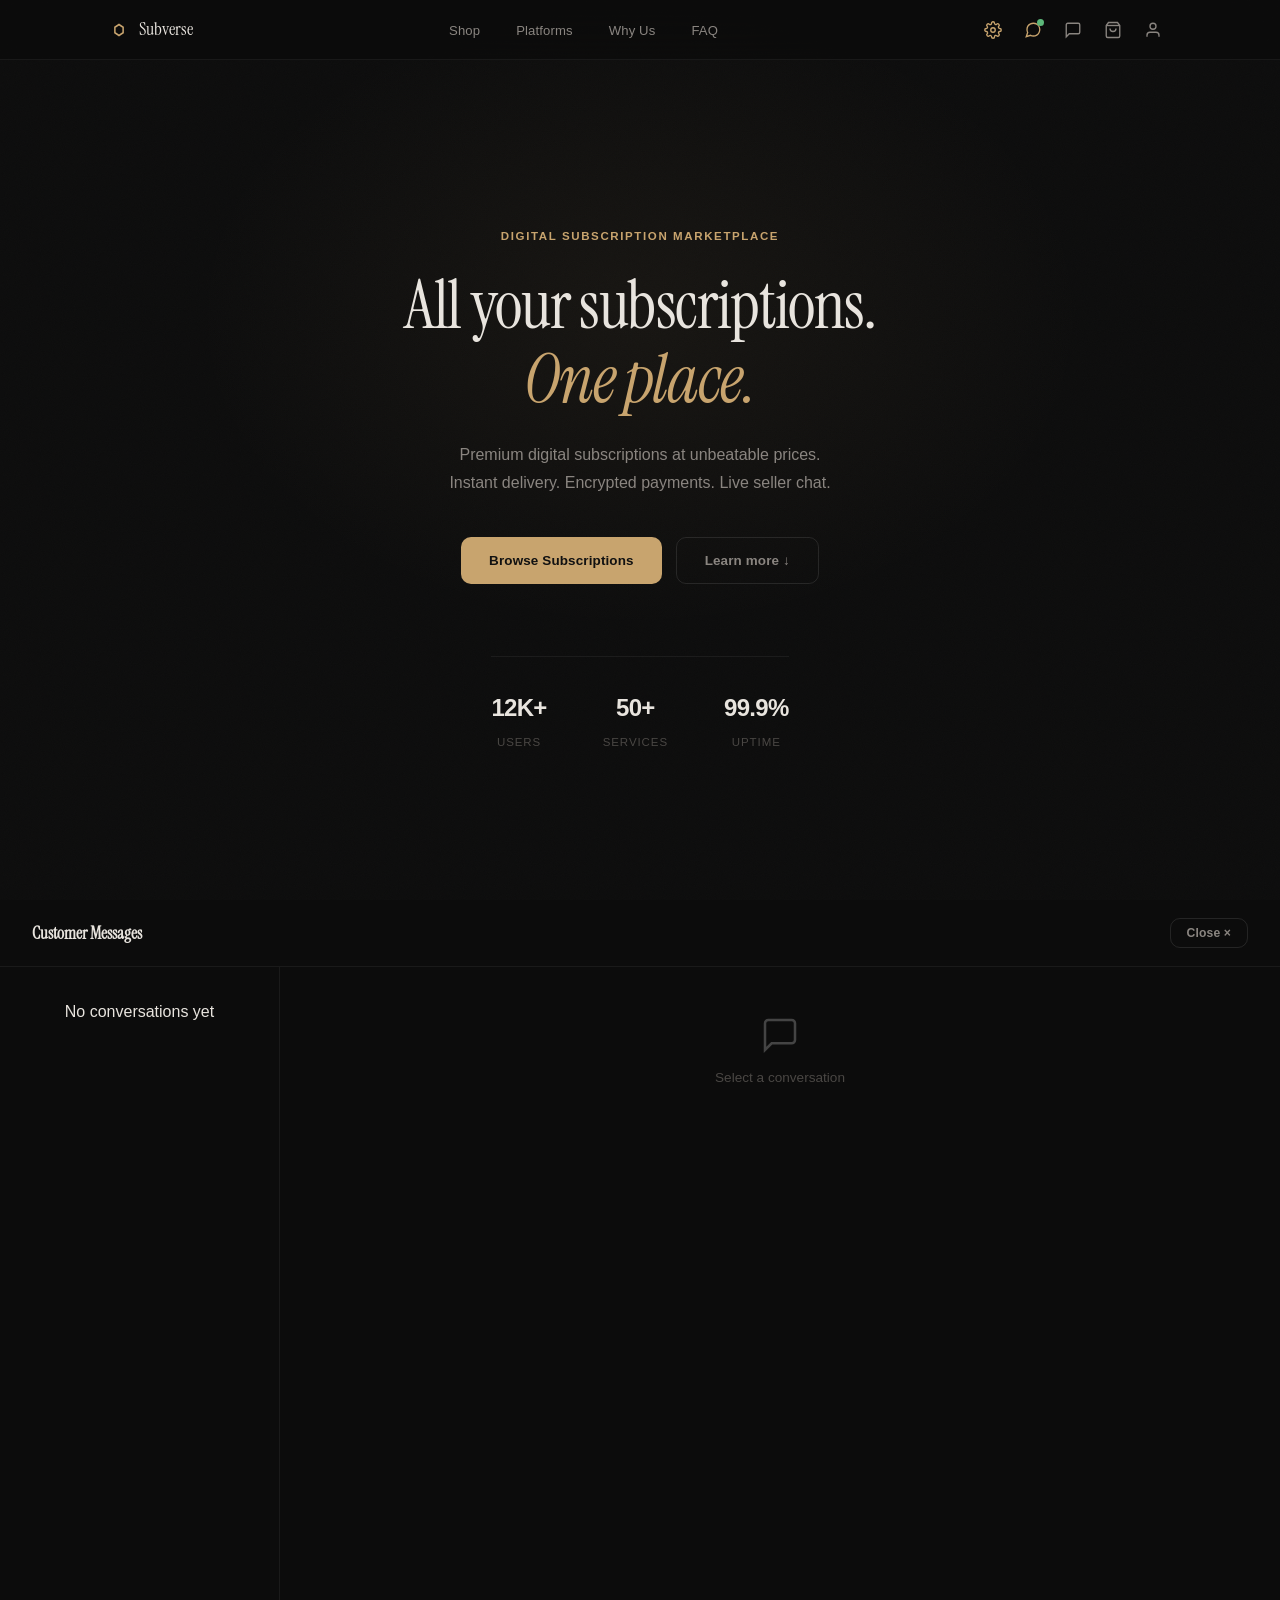
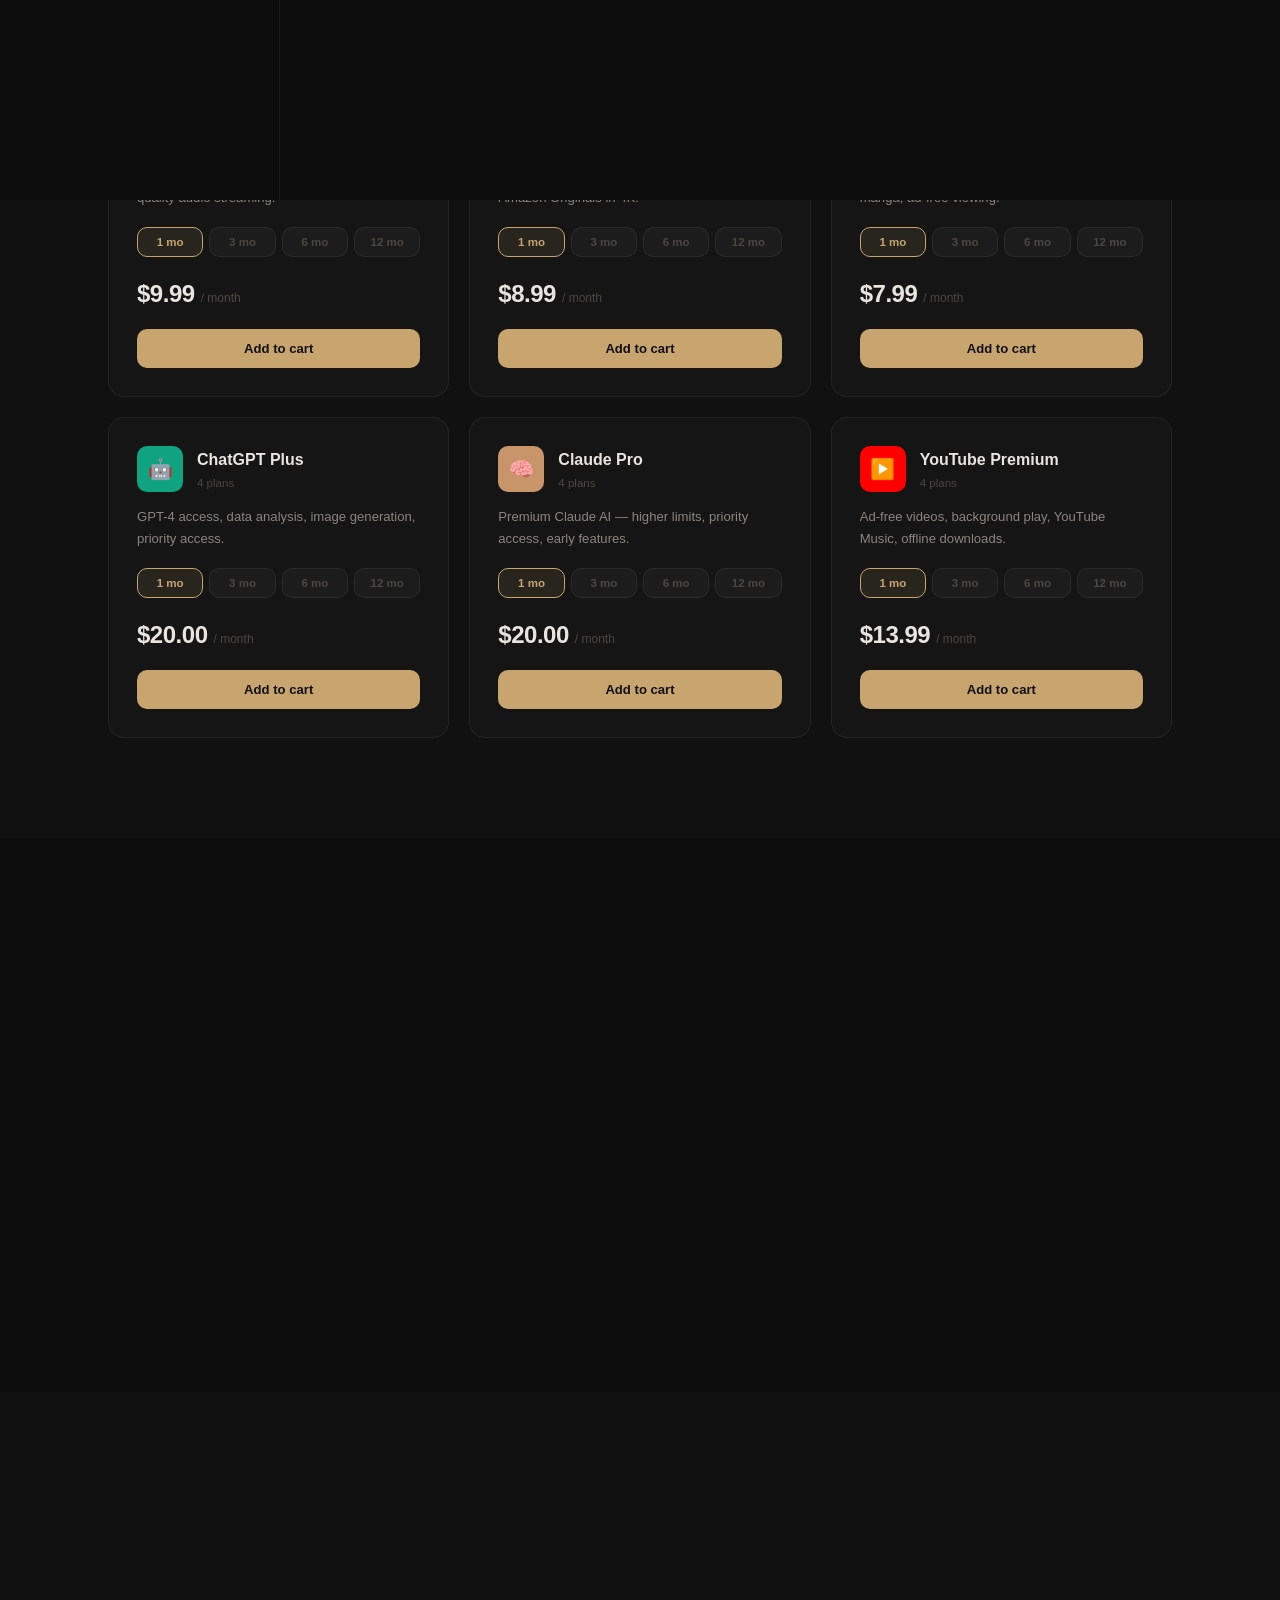
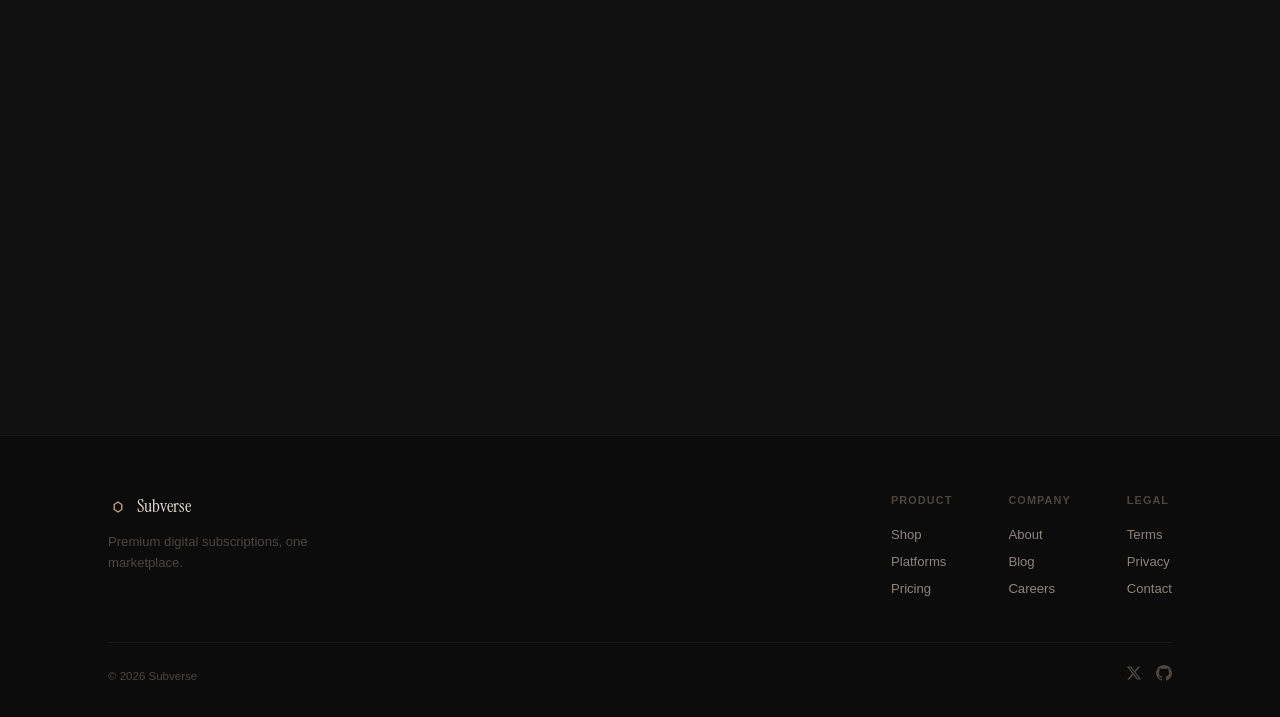
==== commit a541914c: "Add files via upload" ====
--- a/index.html
+++ b/index.html
@@ -1,381 +1,217 @@
 <!DOCTYPE html>
 <html lang="en">
 <head>
-  <meta charset="UTF-8" />
-  <meta name="viewport" content="width=device-width, initial-scale=1.0" />
-  <title>Subverse — All Your Subscriptions. One Place.</title>
+  <meta charset="UTF-8"/>
+  <meta name="viewport" content="width=device-width,initial-scale=1.0"/>
+  <title>Subverse</title>
+  <link rel="icon" type="image/svg+xml" href="data:image/svg+xml,%3Csvg xmlns='http://www.w3.org/2000/svg' viewBox='0 0 32 32'%3E%3Crect width='32' height='32' rx='8' fill='%23c8a46e'/%3E%3Cpath d='M10 12L16 8L22 12V20L16 24L10 20Z' stroke='%23111' stroke-width='2.2' fill='none'/%3E%3C/svg%3E">
   <link rel="preconnect" href="https://fonts.googleapis.com">
-  <link href="https://fonts.googleapis.com/css2?family=Outfit:wght@300;400;500;600;700;800&family=JetBrains+Mono:wght@400;500&display=swap" rel="stylesheet">
-  <link rel="stylesheet" href="styles.css" />
+  <link href="https://fonts.googleapis.com/css2?family=Instrument+Serif&family=General+Sans:wght@400;500;600;700&family=IBM+Plex+Mono:wght@400;500&display=swap" rel="stylesheet">
+  <link rel="stylesheet" href="styles.css"/>
 </head>
 <body>
-  <!-- ═══════════════════════════════════════════════════════
-       NAVIGATION
-       ═══════════════════════════════════════════════════════ -->
-  <nav class="navbar" id="navbar">
+
+  <!-- ▸ INTRO -->
+  <div class="intro" id="intro">
+    <div class="intro-inner">
+      <svg class="intro-mark" width="56" height="56" viewBox="0 0 32 32" fill="none">
+        <path d="M10 12L16 8L22 12V20L16 24L10 20Z" stroke="#c8a46e" stroke-width="2" fill="none" class="draw"/>
+      </svg>
+      <div class="intro-wordmark">Subverse</div>
+      <div class="intro-loader"><div class="intro-loader-fill"></div></div>
+    </div>
+  </div>
+
+  <!-- ▸ NAV -->
+  <nav class="nav" id="nav">
     <div class="nav-inner">
-      <a href="#" class="logo">
-        <svg width="28" height="28" viewBox="0 0 28 28" fill="none">
-          <rect width="28" height="28" rx="6" fill="#3b82f6"/>
-          <path d="M8 10L14 7L20 10V18L14 21L8 18V10Z" stroke="#fff" stroke-width="1.8" fill="none"/>
-          <path d="M14 7V21" stroke="#fff" stroke-width="1.2" opacity=".4"/>
-          <path d="M8 10L20 18M20 10L8 18" stroke="#fff" stroke-width="1" opacity=".2"/>
-        </svg>
+      <a href="#" class="nav-logo" onclick="event.preventDefault();window.scrollTo({top:0,behavior:'smooth'})">
+        <svg width="22" height="22" viewBox="0 0 32 32" fill="none"><path d="M10 12L16 8L22 12V20L16 24L10 20Z" stroke="#c8a46e" stroke-width="2.2" fill="none"/></svg>
         <span>Subverse</span>
       </a>
-      <div class="nav-links" id="navLinks">
+      <div class="nav-center" id="navLinks">
         <a href="#shop">Shop</a>
         <a href="#platforms">Platforms</a>
-        <a href="#trust">Trust</a>
+        <a href="#trust">Why Us</a>
         <a href="#faq">FAQ</a>
       </div>
-      <div class="nav-actions">
-        <button class="btn-icon" id="chatToggle" aria-label="Open chat">
-          <svg width="20" height="20" viewBox="0 0 24 24" fill="none" stroke="currentColor" stroke-width="2"><path d="M21 15a2 2 0 0 1-2 2H7l-4 4V5a2 2 0 0 1 2-2h14a2 2 0 0 1 2 2z"/></svg>
-          <span class="badge" id="chatBadge" style="display:none">1</span>
-        </button>
-        <button class="btn-icon" id="cartToggle" aria-label="Open cart">
-          <svg width="20" height="20" viewBox="0 0 24 24" fill="none" stroke="currentColor" stroke-width="2"><circle cx="9" cy="21" r="1"/><circle cx="20" cy="21" r="1"/><path d="M1 1h4l2.68 13.39a2 2 0 0 0 2 1.61h9.72a2 2 0 0 0 2-1.61L23 6H6"/></svg>
-          <span class="badge" id="cartBadge" style="display:none">0</span>
-        </button>
-        <button class="btn-icon" id="accountToggle" aria-label="Account">
-          <svg width="20" height="20" viewBox="0 0 24 24" fill="none" stroke="currentColor" stroke-width="2"><path d="M20 21v-2a4 4 0 0 0-4-4H8a4 4 0 0 0-4 4v2"/><circle cx="12" cy="7" r="4"/></svg>
-        </button>
-        <button class="hamburger" id="hamburger" aria-label="Menu">
-          <span></span><span></span><span></span>
-        </button>
+      <div class="nav-right">
+        <button class="nav-btn gold" id="adminToggle" title="Admin"><svg width="18" height="18" viewBox="0 0 24 24" fill="none" stroke="currentColor" stroke-width="1.8"><circle cx="12" cy="12" r="3"/><path d="M19.4 15a1.65 1.65 0 0 0 .33 1.82l.06.06a2 2 0 0 1-2.83 2.83l-.06-.06a1.65 1.65 0 0 0-1.82-.33 1.65 1.65 0 0 0-1 1.51V21a2 2 0 0 1-4 0v-.09A1.65 1.65 0 0 0 9 19.4a1.65 1.65 0 0 0-1.82.33l-.06.06a2 2 0 0 1-2.83-2.83l.06-.06A1.65 1.65 0 0 0 4.68 15a1.65 1.65 0 0 0-1.51-1H3a2 2 0 0 1 0-4h.09A1.65 1.65 0 0 0 4.6 9a1.65 1.65 0 0 0-.33-1.82l-.06-.06a2 2 0 0 1 2.83-2.83l.06.06A1.65 1.65 0 0 0 9 4.68a1.65 1.65 0 0 0 1-1.51V3a2 2 0 0 1 4 0v.09a1.65 1.65 0 0 0 1 1.51 1.65 1.65 0 0 0 1.82-.33l.06-.06a2 2 0 0 1 2.83 2.83l-.06.06A1.65 1.65 0 0 0 19.4 9a1.65 1.65 0 0 0 1.51 1H21a2 2 0 0 1 0 4h-.09a1.65 1.65 0 0 0-1.51 1z"/></svg></button>
+        <button class="nav-btn gold" id="ownerChatToggle" title="Customer Messages"><svg width="18" height="18" viewBox="0 0 24 24" fill="none" stroke="currentColor" stroke-width="1.8"><path d="M21 11.5a8.38 8.38 0 0 1-.9 3.8 8.5 8.5 0 0 1-7.6 4.7 8.38 8.38 0 0 1-3.8-.9L3 21l1.9-5.7a8.38 8.38 0 0 1-.9-3.8 8.5 8.5 0 0 1 4.7-7.6 8.38 8.38 0 0 1 3.8-.9h.5a8.48 8.48 0 0 1 8 8v.5z"/></svg><span class="dot-badge" id="ownerChatBadge"></span></button>
+        <button class="nav-btn" id="chatToggle" title="Support Chat"><svg width="18" height="18" viewBox="0 0 24 24" fill="none" stroke="currentColor" stroke-width="1.8"><path d="M21 15a2 2 0 0 1-2 2H7l-4 4V5a2 2 0 0 1 2-2h14a2 2 0 0 1 2 2z"/></svg><span class="dot-badge" id="chatBadge"></span></button>
+        <button class="nav-btn" id="cartToggle" title="Cart"><svg width="18" height="18" viewBox="0 0 24 24" fill="none" stroke="currentColor" stroke-width="1.8"><path d="M6 2L3 6v14a2 2 0 0 0 2 2h14a2 2 0 0 0 2-2V6l-3-4z"/><line x1="3" y1="6" x2="21" y2="6"/><path d="M16 10a4 4 0 0 1-8 0"/></svg><span class="num-badge" id="cartBadge"></span></button>
+        <button class="nav-btn" id="accountToggle" title="Account"><svg width="18" height="18" viewBox="0 0 24 24" fill="none" stroke="currentColor" stroke-width="1.8"><path d="M20 21v-2a4 4 0 0 0-4-4H8a4 4 0 0 0-4 4v2"/><circle cx="12" cy="7" r="4"/></svg></button>
+        <button class="hamburger" id="hamburger"><span></span><span></span></button>
       </div>
     </div>
   </nav>
 
-  <!-- ═══════════════════════════════════════════════════════
-       HERO SECTION
-       ═══════════════════════════════════════════════════════ -->
+  <!-- ▸ HERO -->
   <section class="hero" id="hero">
-    <div class="hero-bg">
-      <div class="grid-overlay"></div>
-      <div class="glow glow-1"></div>
-      <div class="glow glow-2"></div>
-      <div class="glow glow-3"></div>
-    </div>
-    <div class="hero-content">
-      <div class="hero-pill">🚀 The future of digital subscriptions</div>
-      <h1>All Your Subscriptions.<br><span class="gradient-text">One Place.</span></h1>
-      <p class="hero-sub">Browse, compare, and purchase premium digital subscriptions at the best prices. Instant delivery. Secure payments. Chat support included.</p>
-      <div class="hero-actions">
-        <a href="#shop" class="btn btn-primary">Browse Subscriptions</a>
-        <a href="#shop" class="btn btn-outline">Start Now</a>
-      </div>
-      <div class="hero-stats">
-        <div class="stat"><strong>12K+</strong><span>Active Users</span></div>
-        <div class="stat-divider"></div>
-        <div class="stat"><strong>50+</strong><span>Subscriptions</span></div>
-        <div class="stat-divider"></div>
-        <div class="stat"><strong>99.9%</strong><span>Uptime</span></div>
-      </div>
-    </div>
-  </section>
-
-  <!-- ═══════════════════════════════════════════════════════
-       PLATFORM SHOWCASE
-       ═══════════════════════════════════════════════════════ -->
-  <section class="platforms" id="platforms">
-    <div class="container">
-      <div class="section-header">
-        <span class="section-tag">Platforms</span>
-        <h2>Premium Services, <span class="gradient-text">Instant Access</span></h2>
-        <p>We partner with the biggest names in digital entertainment and productivity.</p>
-      </div>
-      <div class="platform-grid">
-        <div class="platform-card" data-platform="spotify">
-          <div class="platform-icon" style="--accent: #1DB954">
-            <svg viewBox="0 0 24 24" width="36" height="36"><path fill="#1DB954" d="M12 0C5.4 0 0 5.4 0 12s5.4 12 12 12 12-5.4 12-12S18.66 0 12 0zm5.521 17.34c-.24.359-.66.48-1.021.24-2.82-1.74-6.36-2.101-10.561-1.141-.418.122-.779-.179-.899-.539-.12-.421.18-.78.54-.9 4.56-1.021 8.52-.6 11.64 1.32.42.18.479.659.301 1.02zm1.44-3.3c-.301.42-.841.6-1.262.3-3.239-1.98-8.159-2.58-11.939-1.38-.479.12-1.02-.12-1.14-.6-.12-.48.12-1.021.6-1.141C9.6 9.9 15 10.561 18.72 12.84c.361.181.54.78.241 1.2zm.12-3.36C15.24 8.4 8.82 8.16 5.16 9.301c-.6.179-1.2-.181-1.38-.721-.18-.601.18-1.2.72-1.381C8.64 5.801 15.6 6.06 20.04 8.82c.541.3.719 1.02.42 1.56-.301.42-1.02.6-1.379.3z"/></svg>
-          </div>
-          <h3>Spotify</h3>
-          <p>Premium Music Streaming</p>
-        </div>
-        <div class="platform-card" data-platform="prime">
-          <div class="platform-icon" style="--accent: #00A8E1">
-            <svg viewBox="0 0 24 24" width="36" height="36"><path fill="#00A8E1" d="M1.5 18.5l1-1c5.5 3.5 13 3.5 18.5 0l1 1C15.5 23 6 23 1.5 18.5zM6 13c0-3.3 2.7-6 6-6s6 2.7 6 6h-3c0-1.7-1.3-3-3-3s-3 1.3-3 3H6z"/></svg>
-          </div>
-          <h3>Prime Video</h3>
-          <p>Movies & TV Shows</p>
-        </div>
-        <div class="platform-card" data-platform="crunchyroll">
-          <div class="platform-icon" style="--accent: #F47521">
-            <svg viewBox="0 0 24 24" width="36" height="36"><circle cx="12" cy="12" r="10" fill="#F47521"/><circle cx="14" cy="10" r="3" fill="#fff"/><circle cx="14.5" cy="9.5" r="1.5" fill="#F47521"/></svg>
-          </div>
-          <h3>Crunchyroll</h3>
-          <p>Anime Streaming</p>
-        </div>
-        <div class="platform-card" data-platform="chatgpt">
-          <div class="platform-icon" style="--accent: #10a37f">
-            <svg viewBox="0 0 24 24" width="36" height="36"><path fill="#10a37f" d="M22.282 9.821a5.985 5.985 0 0 0-.516-4.91 6.046 6.046 0 0 0-6.51-2.9A6.065 6.065 0 0 0 4.981 4.18a5.985 5.985 0 0 0-3.998 2.9 6.046 6.046 0 0 0 .743 7.097 5.98 5.98 0 0 0 .51 4.911 6.051 6.051 0 0 0 6.515 2.9A5.985 5.985 0 0 0 13.26 24a6.056 6.056 0 0 0 5.772-4.206 5.99 5.99 0 0 0 3.997-2.9 6.056 6.056 0 0 0-.747-7.073zM13.26 22.43a4.476 4.476 0 0 1-2.876-1.04l.141-.081 4.779-2.758a.795.795 0 0 0 .392-.681v-6.737l2.02 1.168a.071.071 0 0 1 .038.052v5.583a4.504 4.504 0 0 1-4.494 4.494zM3.6 18.304a4.47 4.47 0 0 1-.535-3.014l.142.085 4.783 2.759a.771.771 0 0 0 .78 0l5.843-3.369v2.332a.08.08 0 0 1-.033.062L9.74 19.95a4.5 4.5 0 0 1-6.14-1.646zM2.34 7.896a4.485 4.485 0 0 1 2.366-1.973V11.6a.766.766 0 0 0 .388.676l5.815 3.355-2.02 1.168a.076.076 0 0 1-.071 0l-4.83-2.786A4.504 4.504 0 0 1 2.34 7.872zm16.597 3.855l-5.833-3.387L15.119 7.2a.076.076 0 0 1 .071 0l4.83 2.791a4.494 4.494 0 0 1-.676 8.105v-5.678a.79.79 0 0 0-.407-.667zm2.01-3.023l-.141-.085-4.774-2.782a.776.776 0 0 0-.785 0L9.409 9.23V6.897a.066.066 0 0 1 .028-.061l4.83-2.787a4.5 4.5 0 0 1 6.68 4.66zm-12.64 4.135l-2.02-1.164a.08.08 0 0 1-.038-.057V6.075a4.5 4.5 0 0 1 7.375-3.453l-.142.08L8.704 5.46a.795.795 0 0 0-.393.681zm1.097-2.365l2.602-1.5 2.607 1.5v2.999l-2.597 1.5-2.607-1.5z"/></svg>
-          </div>
-          <h3>ChatGPT</h3>
-          <p>AI Assistant Plus</p>
-        </div>
-        <div class="platform-card" data-platform="claude">
-          <div class="platform-icon" style="--accent: #d4a27f">
-            <svg viewBox="0 0 24 24" width="36" height="36"><rect x="2" y="2" width="20" height="20" rx="4" fill="#d4a27f"/><path d="M7 8h10M7 12h7M7 16h10" stroke="#fff" stroke-width="1.5" stroke-linecap="round"/></svg>
-          </div>
-          <h3>Claude</h3>
-          <p>AI Assistant Pro</p>
-        </div>
-      </div>
-    </div>
-  </section>
-
-  <!-- ═══════════════════════════════════════════════════════
-       SUBSCRIPTION SHOP
-       ═══════════════════════════════════════════════════════ -->
-  <section class="shop" id="shop">
-    <div class="container">
-      <div class="section-header">
-        <span class="section-tag">Shop</span>
-        <h2>Choose Your <span class="gradient-text">Subscription</span></h2>
-        <p>Select a service and duration. Add to cart instantly.</p>
-      </div>
-      <div class="shop-grid" id="shopGrid">
-        <!-- Products injected by JS -->
-      </div>
-    </div>
-  </section>
-
-  <!-- ═══════════════════════════════════════════════════════
-       TRUST SECTION
-       ═══════════════════════════════════════════════════════ -->
-  <section class="trust" id="trust">
-    <div class="container">
-      <div class="section-header">
-        <span class="section-tag">Why Us</span>
-        <h2>Built on <span class="gradient-text">Trust</span></h2>
-      </div>
-      <div class="trust-grid">
-        <div class="trust-card">
-          <div class="trust-icon">
-            <svg width="28" height="28" viewBox="0 0 24 24" fill="none" stroke="#3b82f6" stroke-width="2"><rect x="3" y="11" width="18" height="11" rx="2"/><path d="M7 11V7a5 5 0 0 1 10 0v4"/></svg>
-          </div>
-          <h3>Secure Payments</h3>
-          <p>256-bit encryption on all transactions. Your data stays private.</p>
-        </div>
-        <div class="trust-card">
-          <div class="trust-icon">
-            <svg width="28" height="28" viewBox="0 0 24 24" fill="none" stroke="#22c55e" stroke-width="2"><polygon points="13 2 3 14 12 14 11 22 21 10 12 10 13 2"/></svg>
-          </div>
-          <h3>Instant Delivery</h3>
-          <p>Get your subscription credentials within seconds after checkout.</p>
-        </div>
-        <div class="trust-card">
-          <div class="trust-icon">
-            <svg width="28" height="28" viewBox="0 0 24 24" fill="none" stroke="#a78bfa" stroke-width="2"><path d="M21 15a2 2 0 0 1-2 2H7l-4 4V5a2 2 0 0 1 2-2h14a2 2 0 0 1 2 2z"/></svg>
-          </div>
-          <h3>24/7 Support</h3>
-          <p>Live chat with our team anytime. We're here to help you.</p>
-        </div>
-        <div class="trust-card">
-          <div class="trust-icon">
-            <svg width="28" height="28" viewBox="0 0 24 24" fill="none" stroke="#f59e0b" stroke-width="2"><circle cx="12" cy="12" r="10"/><line x1="2" y1="12" x2="22" y2="12"/><path d="M12 2a15.3 15.3 0 0 1 4 10 15.3 15.3 0 0 1-4 10 15.3 15.3 0 0 1-4-10 15.3 15.3 0 0 1 4-10z"/></svg>
-          </div>
-          <h3>Global Access</h3>
-          <p>Available worldwide. No region locks on your digital subscriptions.</p>
-        </div>
-      </div>
-    </div>
-  </section>
-
-  <!-- ═══════════════════════════════════════════════════════
-       FAQ SECTION
-       ═══════════════════════════════════════════════════════ -->
-  <section class="faq" id="faq">
-    <div class="container">
-      <div class="section-header">
-        <span class="section-tag">FAQ</span>
-        <h2>Frequently Asked <span class="gradient-text">Questions</span></h2>
-      </div>
+    <div class="hero-bg"><div class="hero-grain"></div><div class="hero-gradient"></div></div>
+    <div class="hero-body">
+      <p class="hero-eyebrow">Digital Subscription Marketplace</p>
+      <h1>All your subscriptions.<br><em>One place.</em></h1>
+      <p class="hero-desc">Premium digital subscriptions at unbeatable prices.<br>Instant delivery. Encrypted payments. Live seller chat.</p>
+      <div class="hero-ctas">
+        <a href="#shop" class="btn btn-gold">Browse Subscriptions</a>
+        <a href="#shop" class="btn btn-ghost">Learn more ↓</a>
+      </div>
+    </div>
+    <div class="hero-metrics">
+      <div class="metric"><span>12K+</span><small>Users</small></div>
+      <div class="metric"><span>50+</span><small>Services</small></div>
+      <div class="metric"><span>99.9%</span><small>Uptime</small></div>
+    </div>
+  </section>
+
+  <!-- ▸ PLATFORMS -->
+  <section class="section" id="platforms">
+    <div class="container">
+      <div class="sec-head"><small>Platforms</small><h2>Premium services, instant access</h2></div>
+      <div class="platform-row" id="platformGrid"></div>
+    </div>
+  </section>
+
+  <!-- ▸ SHOP -->
+  <section class="section alt" id="shop">
+    <div class="container">
+      <div class="sec-head"><small>Shop</small><h2>Choose your subscription</h2></div>
+      <div class="shop-grid" id="shopGrid"></div>
+    </div>
+  </section>
+
+  <!-- ▸ TRUST -->
+  <section class="section" id="trust">
+    <div class="container">
+      <div class="sec-head"><small>Why us</small><h2>Built on trust</h2></div>
+      <div class="trust-row">
+        <div class="trust-item"><div class="ti-icon"><svg width="24" height="24" viewBox="0 0 24 24" fill="none" stroke="#c8a46e" stroke-width="1.8"><rect x="3" y="11" width="18" height="11" rx="2"/><path d="M7 11V7a5 5 0 0 1 10 0v4"/></svg></div><h3>Secure Payments</h3><p>256-bit encryption on every transaction.</p></div>
+        <div class="trust-item"><div class="ti-icon"><svg width="24" height="24" viewBox="0 0 24 24" fill="none" stroke="#c8a46e" stroke-width="1.8"><polygon points="13 2 3 14 12 14 11 22 21 10 12 10 13 2"/></svg></div><h3>Instant Delivery</h3><p>Credentials in seconds after payment.</p></div>
+        <div class="trust-item"><div class="ti-icon"><svg width="24" height="24" viewBox="0 0 24 24" fill="none" stroke="#c8a46e" stroke-width="1.8"><path d="M21 15a2 2 0 0 1-2 2H7l-4 4V5a2 2 0 0 1 2-2h14a2 2 0 0 1 2 2z"/></svg></div><h3>24/7 Chat Support</h3><p>Talk directly to the seller anytime.</p></div>
+        <div class="trust-item"><div class="ti-icon"><svg width="24" height="24" viewBox="0 0 24 24" fill="none" stroke="#c8a46e" stroke-width="1.8"><circle cx="12" cy="12" r="10"/><line x1="2" y1="12" x2="22" y2="12"/><path d="M12 2a15.3 15.3 0 0 1 4 10 15.3 15.3 0 0 1-4 10 15.3 15.3 0 0 1-4-10 15.3 15.3 0 0 1 4-10z"/></svg></div><h3>Global Access</h3><p>No region locks, available worldwide.</p></div>
+      </div>
+    </div>
+  </section>
+
+  <!-- ▸ FAQ -->
+  <section class="section alt" id="faq">
+    <div class="container">
+      <div class="sec-head"><small>FAQ</small><h2>Common questions</h2></div>
       <div class="faq-list">
-        <div class="faq-item">
-          <button class="faq-q">How do subscriptions work?<svg width="18" height="18" viewBox="0 0 24 24" fill="none" stroke="currentColor" stroke-width="2"><polyline points="6 9 12 15 18 9"/></svg></button>
-          <div class="faq-a"><p>After purchasing, you'll receive login credentials or a redemption code for the selected platform via email and in your account dashboard. Subscriptions are activated instantly.</p></div>
-        </div>
-        <div class="faq-item">
-          <button class="faq-q">How do I receive my account?<svg width="18" height="18" viewBox="0 0 24 24" fill="none" stroke="currentColor" stroke-width="2"><polyline points="6 9 12 15 18 9"/></svg></button>
-          <div class="faq-a"><p>Credentials are delivered to your registered email address and are also accessible from your Subverse dashboard under "My Subscriptions." Delivery is typically under 60 seconds.</p></div>
-        </div>
-        <div class="faq-item">
-          <button class="faq-q">Can I get a refund?<svg width="18" height="18" viewBox="0 0 24 24" fill="none" stroke="currentColor" stroke-width="2"><polyline points="6 9 12 15 18 9"/></svg></button>
-          <div class="faq-a"><p>We offer a 24-hour refund policy for any unused subscription. If you've encountered issues, our support team is available 24/7 via the chat widget to resolve your concern.</p></div>
-        </div>
-        <div class="faq-item">
-          <button class="faq-q">Is it safe to buy here?<svg width="18" height="18" viewBox="0 0 24 24" fill="none" stroke="currentColor" stroke-width="2"><polyline points="6 9 12 15 18 9"/></svg></button>
-          <div class="faq-a"><p>Absolutely. We use bank-grade 256-bit encryption, support trusted payment providers like Stripe and PayPal, and never store your payment information on our servers.</p></div>
-        </div>
-        <div class="faq-item">
-          <button class="faq-q">What payment methods are accepted?<svg width="18" height="18" viewBox="0 0 24 24" fill="none" stroke="currentColor" stroke-width="2"><polyline points="6 9 12 15 18 9"/></svg></button>
-          <div class="faq-a"><p>We accept Visa, Mastercard, PayPal, Apple Pay, and Google Pay. More options including cryptocurrency are coming soon.</p></div>
-        </div>
-      </div>
-    </div>
-  </section>
-
-  <!-- ═══════════════════════════════════════════════════════
-       FOOTER
-       ═══════════════════════════════════════════════════════ -->
+        <div class="faq-item"><button class="faq-q"><span>How do subscriptions work?</span><svg width="16" height="16" viewBox="0 0 24 24" fill="none" stroke="currentColor" stroke-width="2"><polyline points="6 9 12 15 18 9"/></svg></button><div class="faq-a"><p>After purchasing, you receive login credentials or a code instantly via email and your dashboard.</p></div></div>
+        <div class="faq-item"><button class="faq-q"><span>How do I receive my account?</span><svg width="16" height="16" viewBox="0 0 24 24" fill="none" stroke="currentColor" stroke-width="2"><polyline points="6 9 12 15 18 9"/></svg></button><div class="faq-a"><p>Credentials are delivered to your email and accessible from your Subverse dashboard. Usually under 60 seconds.</p></div></div>
+        <div class="faq-item"><button class="faq-q"><span>Can I get a refund?</span><svg width="16" height="16" viewBox="0 0 24 24" fill="none" stroke="currentColor" stroke-width="2"><polyline points="6 9 12 15 18 9"/></svg></button><div class="faq-a"><p>24-hour refund policy for unused subscriptions. Chat with us for any issues.</p></div></div>
+        <div class="faq-item"><button class="faq-q"><span>Is it safe to buy here?</span><svg width="16" height="16" viewBox="0 0 24 24" fill="none" stroke="currentColor" stroke-width="2"><polyline points="6 9 12 15 18 9"/></svg></button><div class="faq-a"><p>Bank-grade encryption, Stripe & PayPal, we never store payment info on our servers.</p></div></div>
+        <div class="faq-item"><button class="faq-q"><span>What payment methods do you accept?</span><svg width="16" height="16" viewBox="0 0 24 24" fill="none" stroke="currentColor" stroke-width="2"><polyline points="6 9 12 15 18 9"/></svg></button><div class="faq-a"><p>Visa, Mastercard, PayPal, Apple Pay, Google Pay. Crypto coming soon.</p></div></div>
+      </div>
+    </div>
+  </section>
+
+  <!-- ▸ FOOTER -->
   <footer class="footer">
     <div class="container">
-      <div class="footer-grid">
+      <div class="footer-top">
         <div class="footer-brand">
-          <a href="#" class="logo">
-            <svg width="24" height="24" viewBox="0 0 28 28" fill="none"><rect width="28" height="28" rx="6" fill="#3b82f6"/><path d="M8 10L14 7L20 10V18L14 21L8 18V10Z" stroke="#fff" stroke-width="1.8" fill="none"/></svg>
-            <span>Subverse</span>
-          </a>
-          <p>Your one-stop marketplace for premium digital subscriptions.</p>
-        </div>
-        <div class="footer-col">
-          <h4>Product</h4>
-          <a href="#shop">Shop</a>
-          <a href="#platforms">Platforms</a>
-          <a href="#">Pricing</a>
-        </div>
-        <div class="footer-col">
-          <h4>Company</h4>
-          <a href="#">About</a>
-          <a href="#">Careers</a>
-          <a href="#">Blog</a>
-        </div>
-        <div class="footer-col">
-          <h4>Legal</h4>
-          <a href="#">Terms of Service</a>
-          <a href="#">Privacy Policy</a>
-          <a href="#">Support</a>
-          <a href="#">Contact</a>
-        </div>
-      </div>
-      <div class="footer-bottom">
-        <p>&copy; 2026 Subverse. All rights reserved.</p>
-        <div class="social-icons">
-          <a href="#" aria-label="Twitter"><svg width="18" height="18" viewBox="0 0 24 24" fill="currentColor"><path d="M18.244 2.25h3.308l-7.227 8.26 8.502 11.24H16.17l-5.214-6.817L4.99 21.75H1.68l7.73-8.835L1.254 2.25H8.08l4.713 6.231zm-1.161 17.52h1.833L7.084 4.126H5.117z"/></svg></a>
-          <a href="#" aria-label="GitHub"><svg width="18" height="18" viewBox="0 0 24 24" fill="currentColor"><path d="M12 0c-6.626 0-12 5.373-12 12 0 5.302 3.438 9.8 8.207 11.387.599.111.793-.261.793-.577v-2.234c-3.338.726-4.033-1.416-4.033-1.416-.546-1.387-1.333-1.756-1.333-1.756-1.089-.745.083-.729.083-.729 1.205.084 1.839 1.237 1.839 1.237 1.07 1.834 2.807 1.304 3.492.997.107-.775.418-1.305.762-1.604-2.665-.305-5.467-1.334-5.467-5.931 0-1.311.469-2.381 1.236-3.221-.124-.303-.535-1.524.117-3.176 0 0 1.008-.322 3.301 1.23.957-.266 1.983-.399 3.003-.404 1.02.005 2.047.138 3.006.404 2.291-1.552 3.297-1.23 3.297-1.23.653 1.653.242 2.874.118 3.176.77.84 1.235 1.911 1.235 3.221 0 4.609-2.807 5.624-5.479 5.921.43.372.823 1.102.823 2.222v3.293c0 .319.192.694.801.576 4.765-1.589 8.199-6.086 8.199-11.386 0-6.627-5.373-12-12-12z"/></svg></a>
-          <a href="#" aria-label="Discord"><svg width="18" height="18" viewBox="0 0 24 24" fill="currentColor"><path d="M20.317 4.3698a19.7913 19.7913 0 00-4.8851-1.5152.0741.0741 0 00-.0785.0371c-.211.3753-.4447.8648-.6083 1.2495-1.8447-.2762-3.68-.2762-5.4868 0-.1636-.3933-.4058-.8742-.6177-1.2495a.077.077 0 00-.0785-.037 19.7363 19.7363 0 00-4.8852 1.515.0699.0699 0 00-.0321.0277C.5334 9.0458-.319 13.5799.0992 18.0578a.0824.0824 0 00.0312.0561c2.0528 1.5076 4.0413 2.4228 5.9929 3.0294a.0777.0777 0 00.0842-.0276c.4616-.6304.8731-1.2952 1.226-1.9942a.076.076 0 00-.0416-.1057c-.6528-.2476-1.2743-.5495-1.8722-.8923a.077.077 0 01-.0076-.1277c.1258-.0943.2517-.1923.3718-.2914a.0743.0743 0 01.0776-.0105c3.9278 1.7933 8.18 1.7933 12.0614 0a.0739.0739 0 01.0785.0095c.1202.099.246.1981.3728.2924a.077.077 0 01-.0066.1276 12.2986 12.2986 0 01-1.873.8914.0766.0766 0 00-.0407.1067c.3604.698.7719 1.3628 1.225 1.9932a.076.076 0 00.0842.0286c1.961-.6067 3.9495-1.5219 6.0023-3.0294a.077.077 0 00.0313-.0552c.5004-5.177-.8382-9.6739-3.5485-13.6604a.061.061 0 00-.0312-.0286zM8.02 15.3312c-1.1825 0-2.1569-1.0857-2.1569-2.419 0-1.3332.9555-2.4189 2.157-2.4189 1.2108 0 2.1757 1.0952 2.1568 2.419 0 1.3332-.9555 2.4189-2.1569 2.4189zm7.9748 0c-1.1825 0-2.1569-1.0857-2.1569-2.419 0-1.3332.9554-2.4189 2.1569-2.4189 1.2108 0 2.1757 1.0952 2.1568 2.419 0 1.3332-.946 2.4189-2.1568 2.4189z"/></svg></a>
+          <a href="#" class="nav-logo"><svg width="20" height="20" viewBox="0 0 32 32" fill="none"><path d="M10 12L16 8L22 12V20L16 24L10 20Z" stroke="#c8a46e" stroke-width="2.2" fill="none"/></svg><span>Subverse</span></a>
+          <p>Premium digital subscriptions, one marketplace.</p>
+        </div>
+        <div class="footer-links">
+          <div><h4>Product</h4><a href="#shop">Shop</a><a href="#platforms">Platforms</a><a href="#">Pricing</a></div>
+          <div><h4>Company</h4><a href="#">About</a><a href="#">Blog</a><a href="#">Careers</a></div>
+          <div><h4>Legal</h4><a href="#">Terms</a><a href="#">Privacy</a><a href="#">Contact</a></div>
+        </div>
+      </div>
+      <div class="footer-bottom"><p>&copy; 2026 Subverse</p>
+        <div class="socials">
+          <a href="#"><svg width="16" height="16" viewBox="0 0 24 24" fill="currentColor"><path d="M18.244 2.25h3.308l-7.227 8.26 8.502 11.24H16.17l-5.214-6.817L4.99 21.75H1.68l7.73-8.835L1.254 2.25H8.08l4.713 6.231zm-1.161 17.52h1.833L7.084 4.126H5.117z"/></svg></a>
+          <a href="#"><svg width="16" height="16" viewBox="0 0 24 24" fill="currentColor"><path d="M12 0c-6.626 0-12 5.373-12 12 0 5.302 3.438 9.8 8.207 11.387.599.111.793-.261.793-.577v-2.234c-3.338.726-4.033-1.416-4.033-1.416-.546-1.387-1.333-1.756-1.333-1.756-1.089-.745.083-.729.083-.729 1.205.084 1.839 1.237 1.839 1.237 1.07 1.834 2.807 1.304 3.492.997.107-.775.418-1.305.762-1.604-2.665-.305-5.467-1.334-5.467-5.931 0-1.311.469-2.381 1.236-3.221-.124-.303-.535-1.524.117-3.176 0 0 1.008-.322 3.301 1.23A11.51 11.51 0 0 1 12 5.803c1.02.005 2.047.138 3.006.404 2.291-1.552 3.297-1.23 3.297-1.23.653 1.653.242 2.874.118 3.176.77.84 1.235 1.911 1.235 3.221 0 4.609-2.807 5.624-5.479 5.921.43.372.823 1.102.823 2.222v3.293c0 .319.192.694.801.576C20.566 21.797 24 17.3 24 12c0-6.627-5.373-12-12-12z"/></svg></a>
         </div>
       </div>
     </div>
   </footer>
 
-  <!-- ═══════════════════════════════════════════════════════
-       CART OVERLAY
-       ═══════════════════════════════════════════════════════ -->
+  <!-- ▸ OVERLAY -->
   <div class="overlay" id="overlay"></div>
 
-  <!-- SLIDE-OUT CART -->
-  <aside class="cart-drawer" id="cartDrawer">
-    <div class="cart-header">
-      <h2>Your Cart</h2>
-      <button class="btn-icon" id="cartClose" aria-label="Close cart">
-        <svg width="22" height="22" viewBox="0 0 24 24" fill="none" stroke="currentColor" stroke-width="2"><line x1="18" y1="6" x2="6" y2="18"/><line x1="6" y1="6" x2="18" y2="18"/></svg>
-      </button>
-    </div>
-    <div class="cart-items" id="cartItems">
-      <div class="cart-empty" id="cartEmpty">
-        <svg width="48" height="48" viewBox="0 0 24 24" fill="none" stroke="#3b4a63" stroke-width="1.5"><circle cx="9" cy="21" r="1"/><circle cx="20" cy="21" r="1"/><path d="M1 1h4l2.68 13.39a2 2 0 0 0 2 1.61h9.72a2 2 0 0 0 2-1.61L23 6H6"/></svg>
-        <p>Your cart is empty</p>
-      </div>
-    </div>
-    <div class="cart-footer" id="cartFooter" style="display:none">
-      <div class="cart-total">
-        <span>Total</span>
-        <strong id="cartTotal">$0.00</strong>
-      </div>
-      <!-- PAYMENT INTEGRATION READY
-           ──────────────────────────
-           The startCheckout() function below is where you'd integrate:
-           • Stripe: Use stripe.redirectToCheckout() or create a PaymentIntent
-           • PayPal: Use paypal.Buttons().render()
-           • Apple Pay / Google Pay: Use Stripe's PaymentRequest API
-           
-           Example Stripe integration:
-           const stripe = Stripe('pk_live_xxxxx');
-           const session = await fetch('/api/create-checkout-session', { ... });
-           stripe.redirectToCheckout({ sessionId: session.id });
-      -->
-      <button class="btn btn-primary btn-full" onclick="startCheckout()">
-        <svg width="16" height="16" viewBox="0 0 24 24" fill="none" stroke="currentColor" stroke-width="2"><rect x="1" y="4" width="22" height="16" rx="2"/><line x1="1" y1="10" x2="23" y2="10"/></svg>
-        Checkout
-      </button>
-      <div class="payment-methods">
-        <span>Stripe</span>
-        <span>PayPal</span>
-        <span>Apple Pay</span>
-        <span>Google Pay</span>
-      </div>
+  <!-- ▸ CART -->
+  <aside class="drawer" id="cartDrawer">
+    <div class="drawer-head"><h2>Cart</h2><button class="nav-btn" id="cartClose"><svg width="18" height="18" viewBox="0 0 24 24" fill="none" stroke="currentColor" stroke-width="2"><line x1="18" y1="6" x2="6" y2="18"/><line x1="6" y1="6" x2="18" y2="18"/></svg></button></div>
+    <div class="drawer-body" id="cartItems"><div class="empty-state" id="cartEmpty"><svg width="40" height="40" viewBox="0 0 24 24" fill="none" stroke="#444" stroke-width="1.5"><path d="M6 2L3 6v14a2 2 0 0 0 2 2h14a2 2 0 0 0 2-2V6l-3-4z"/><line x1="3" y1="6" x2="21" y2="6"/><path d="M16 10a4 4 0 0 1-8 0"/></svg><p>Your cart is empty</p></div></div>
+    <div class="drawer-foot" id="cartFooter" style="display:none">
+      <div class="cart-total"><span>Total</span><strong id="cartTotal">$0.00</strong></div>
+      <button class="btn btn-gold full" onclick="startCheckout()">Checkout</button>
+      <div class="pay-icons"><span>Stripe</span><span>PayPal</span><span>Apple Pay</span><span>Google Pay</span></div>
     </div>
   </aside>
 
-  <!-- ═══════════════════════════════════════════════════════
-       LOGIN MODAL
-       ═══════════════════════════════════════════════════════ -->
-  <div class="modal" id="loginModal">
-    <div class="modal-content">
-      <button class="modal-close" id="loginClose" aria-label="Close">
-        <svg width="20" height="20" viewBox="0 0 24 24" fill="none" stroke="currentColor" stroke-width="2"><line x1="18" y1="6" x2="6" y2="18"/><line x1="6" y1="6" x2="18" y2="18"/></svg>
-      </button>
-      <h2>Welcome Back</h2>
-      <p class="modal-sub">Sign in to manage your subscriptions</p>
-      <!-- AUTH PLACEHOLDER
-           Replace with Firebase Auth, Auth0, Supabase, etc.
-           loginWithEmail() / loginWithGoogle() are placeholder stubs.
-      -->
-      <div class="login-form">
-        <div class="input-group">
-          <label for="loginEmail">Email</label>
-          <input type="email" id="loginEmail" placeholder="you@email.com" />
-        </div>
-        <div class="input-group">
-          <label for="loginPass">Password</label>
-          <input type="password" id="loginPass" placeholder="••••••••" />
-        </div>
-        <button class="btn btn-primary btn-full" onclick="loginWithEmail()">Sign In</button>
-        <div class="divider"><span>or</span></div>
-        <button class="btn btn-google btn-full" onclick="loginWithGoogle()">
-          <svg width="18" height="18" viewBox="0 0 24 24"><path d="M22.56 12.25c0-.78-.07-1.53-.2-2.25H12v4.26h5.92a5.06 5.06 0 0 1-2.2 3.32v2.77h3.57c2.08-1.92 3.28-4.74 3.28-8.1z" fill="#4285F4"/><path d="M12 23c2.97 0 5.46-.98 7.28-2.66l-3.57-2.77c-.98.66-2.23 1.06-3.71 1.06-2.86 0-5.29-1.93-6.16-4.53H2.18v2.84C3.99 20.53 7.7 23 12 23z" fill="#34A853"/><path d="M5.84 14.09c-.22-.66-.35-1.36-.35-2.09s.13-1.43.35-2.09V7.07H2.18C1.43 8.55 1 10.22 1 12s.43 3.45 1.18 4.93l2.85-2.22.81-.62z" fill="#FBBC05"/><path d="M12 5.38c1.62 0 3.06.56 4.21 1.64l3.15-3.15C17.45 2.09 14.97 1 12 1 7.7 1 3.99 3.47 2.18 7.07l3.66 2.84c.87-2.6 3.3-4.53 6.16-4.53z" fill="#EA4335"/></svg>
-          Continue with Google
-        </button>
-      </div>
-    </div>
+  <!-- ▸ LOGIN -->
+  <div class="modal" id="loginModal"><div class="modal-box">
+    <button class="modal-x" id="loginClose"><svg width="18" height="18" viewBox="0 0 24 24" fill="none" stroke="currentColor" stroke-width="2"><line x1="18" y1="6" x2="6" y2="18"/><line x1="6" y1="6" x2="18" y2="18"/></svg></button>
+    <h2>Welcome back</h2><p class="modal-sub">Sign in to manage your subscriptions</p>
+    <div class="form-stack">
+      <label>Email<input type="email" id="loginEmail" placeholder="you@email.com"/></label>
+      <label>Password<input type="password" id="loginPass" placeholder="••••••••"/></label>
+      <button class="btn btn-gold full" onclick="loginWithEmail()">Sign In</button>
+      <div class="or-line"><span>or</span></div>
+      <button class="btn btn-white full" onclick="loginWithGoogle()"><svg width="16" height="16" viewBox="0 0 24 24"><path d="M22.56 12.25c0-.78-.07-1.53-.2-2.25H12v4.26h5.92a5.06 5.06 0 0 1-2.2 3.32v2.77h3.57c2.08-1.92 3.28-4.74 3.28-8.1z" fill="#4285F4"/><path d="M12 23c2.97 0 5.46-.98 7.28-2.66l-3.57-2.77c-.98.66-2.23 1.06-3.71 1.06-2.86 0-5.29-1.93-6.16-4.53H2.18v2.84C3.99 20.53 7.7 23 12 23z" fill="#34A853"/><path d="M5.84 14.09c-.22-.66-.35-1.36-.35-2.09s.13-1.43.35-2.09V7.07H2.18C1.43 8.55 1 10.22 1 12s.43 3.45 1.18 4.93l2.85-2.22.81-.62z" fill="#FBBC05"/><path d="M12 5.38c1.62 0 3.06.56 4.21 1.64l3.15-3.15C17.45 2.09 14.97 1 12 1 7.7 1 3.99 3.47 2.18 7.07l3.66 2.84c.87-2.6 3.3-4.53 6.16-4.53z" fill="#EA4335"/></svg>Continue with Google</button>
+    </div>
+  </div></div>
+
+  <!-- ▸ ADMIN AUTH -->
+  <div class="modal" id="adminAuthModal"><div class="modal-box sm">
+    <button class="modal-x" id="adminAuthClose"><svg width="18" height="18" viewBox="0 0 24 24" fill="none" stroke="currentColor" stroke-width="2"><line x1="18" y1="6" x2="6" y2="18"/><line x1="6" y1="6" x2="18" y2="18"/></svg></button>
+    <div style="text-align:center;margin-bottom:20px"><svg width="36" height="36" viewBox="0 0 24 24" fill="none" stroke="#c8a46e" stroke-width="1.8"><rect x="3" y="11" width="18" height="11" rx="2"/><path d="M7 11V7a5 5 0 0 1 10 0v4"/></svg></div>
+    <h2>Admin access</h2><p class="modal-sub">Enter your admin password</p>
+    <label><input type="password" id="adminPassInput" placeholder="Password"/></label>
+    <button class="btn btn-gold full" onclick="verifyAdminPassword()">Unlock</button>
+    <p class="hint">Default: <code>subverse2026</code></p>
+  </div></div>
+
+  <!-- ▸ ADMIN PANEL -->
+  <div class="panel" id="adminPanel"><div class="panel-inner">
+    <div class="panel-bar"><h2>Admin Dashboard</h2><button class="btn btn-ghost btn-sm" id="adminClose">Close ×</button></div>
+    <div class="panel-tabs"><button class="ptab active" data-tab="products">Products</button><button class="ptab" data-tab="add-product">+ Add New</button></div>
+    <div class="panel-body ptab-content active" id="tab-products"><div id="adminProducts"></div></div>
+    <div class="panel-body ptab-content" id="tab-add-product">
+      <div class="form-card">
+        <h3>New Subscription</h3>
+        <div class="fg2"><label>Name<input type="text" id="newName" placeholder="Netflix Premium"/></label><label>Icon<input type="text" id="newIcon" placeholder="🎬" maxlength="4"/></label></div>
+        <div class="fg2"><label>Color<input type="color" id="newColor" value="#E50914"/></label><label>Label<input type="text" id="newLabel" placeholder="Stream Movies"/></label></div>
+        <label class="full">Description<textarea id="newDesc" rows="2" placeholder="What does this include?"></textarea></label>
+        <h4>Pricing</h4>
+        <div class="fg4"><label>1 mo<input type="number" id="newP1" step="0.01" placeholder="9.99"/></label><label>3 mo<input type="number" id="newP3" step="0.01" placeholder="26.99"/></label><label>6 mo<input type="number" id="newP6" step="0.01" placeholder="49.99"/></label><label>12 mo<input type="number" id="newP12" step="0.01" placeholder="89.99"/></label></div>
+        <button class="btn btn-gold" onclick="adminAddProduct()">+ Add Product</button>
+      </div>
+    </div>
+  </div></div>
+
+  <!-- ▸ OWNER CHAT -->
+  <div class="panel" id="ownerChatPanel"><div class="panel-inner">
+    <div class="panel-bar"><h2>Customer Messages</h2><button class="btn btn-ghost btn-sm" id="ownerChatClose">Close ×</button></div>
+    <div class="chat-layout">
+      <div class="chat-sidebar" id="ownerConvoList"><div class="empty-state sm" id="ownerConvoEmpty">No conversations yet</div></div>
+      <div class="chat-main" id="ownerActiveChat">
+        <div class="empty-state" id="ownerChatPlaceholder"><svg width="40" height="40" viewBox="0 0 24 24" fill="none" stroke="#444" stroke-width="1.5"><path d="M21 15a2 2 0 0 1-2 2H7l-4 4V5a2 2 0 0 1 2-2h14a2 2 0 0 1 2 2z"/></svg><p>Select a conversation</p></div>
+        <div class="chat-view" id="ownerChatView">
+          <div class="chat-msgs" id="ownerChatMsgs"></div>
+          <div class="chat-compose"><input type="text" id="ownerReplyInput" placeholder="Reply as seller…"/><button class="send-btn" id="ownerReplySend"><svg width="16" height="16" viewBox="0 0 24 24" fill="none" stroke="currentColor" stroke-width="2"><line x1="22" y1="2" x2="11" y2="13"/><polygon points="22 2 15 22 11 13 2 9 22 2"/></svg></button></div>
+        </div>
+      </div>
+    </div>
+  </div></div>
+
+  <!-- ▸ CUSTOMER CHAT -->
+  <div class="chat-widget" id="chatWindow">
+    <div class="cw-head">
+      <div class="cw-head-left"><div class="cw-avatar">S</div><div><strong>Subverse</strong><span class="cw-online">Online</span></div></div>
+      <button class="nav-btn" id="chatClose"><svg width="16" height="16" viewBox="0 0 24 24" fill="none" stroke="currentColor" stroke-width="2"><line x1="18" y1="6" x2="6" y2="18"/><line x1="6" y1="6" x2="18" y2="18"/></svg></button>
+    </div>
+    <div class="cw-msgs" id="chatMessages"></div>
+    <div class="chat-compose"><input type="text" id="chatInput" placeholder="Type a message…"/><button class="send-btn" id="chatSend"><svg width="16" height="16" viewBox="0 0 24 24" fill="none" stroke="currentColor" stroke-width="2"><line x1="22" y1="2" x2="11" y2="13"/><polygon points="22 2 15 22 11 13 2 9 22 2"/></svg></button></div>
   </div>
 
-  <!-- ═══════════════════════════════════════════════════════
-       CHAT WIDGET
-       ═══════════════════════════════════════════════════════ -->
-  <div class="chat-window" id="chatWindow">
-    <div class="chat-head">
-      <div class="chat-head-info">
-        <div class="chat-avatar">S</div>
-        <div>
-          <strong>Subverse Support</strong>
-          <span class="chat-status">Online</span>
-        </div>
-      </div>
-      <button class="btn-icon" id="chatClose" aria-label="Close chat">
-        <svg width="18" height="18" viewBox="0 0 24 24" fill="none" stroke="currentColor" stroke-width="2"><line x1="18" y1="6" x2="6" y2="18"/><line x1="6" y1="6" x2="18" y2="18"/></svg>
-      </button>
-    </div>
-    <div class="chat-messages" id="chatMessages">
-      <!-- Messages injected by JS -->
-    </div>
-    <div class="chat-input-area">
-      <input type="text" id="chatInput" placeholder="Type a message..." />
-      <button class="chat-send" id="chatSend" aria-label="Send">
-        <svg width="18" height="18" viewBox="0 0 24 24" fill="none" stroke="currentColor" stroke-width="2"><line x1="22" y1="2" x2="11" y2="13"/><polygon points="22 2 15 22 11 13 2 9 22 2"/></svg>
-      </button>
-    </div>
-  </div>
-
-  <!-- ═══════════════════════════════════════════════════════
-       TOAST NOTIFICATION
-       ═══════════════════════════════════════════════════════ -->
   <div class="toast" id="toast"></div>
-
   <script src="script.js"></script>
 </body>
 </html>
--- a/styles.css
+++ b/styles.css
@@ -1,638 +1,316 @@
-/* ═══════════════════════════════════════════════════════
-   SUBVERSE — Global Styles
-   Dark futuristic theme with premium feel
-   ═══════════════════════════════════════════════════════ */
-
-/* --- CSS Variables --- */
+/* ═══════════════════════════════════════════
+   SUBVERSE — Luxury Noir Theme
+   Warm dark palette · Gold accents · Refined
+   ═══════════════════════════════════════════ */
 :root {
-  --bg: #0b1220;
-  --bg-card: #111b2e;
-  --bg-card-hover: #162240;
-  --bg-surface: #0e1729;
-  --primary: #3b82f6;
-  --primary-dim: rgba(59, 130, 246, 0.15);
-  --accent: #22c55e;
-  --text: #e7eefc;
-  --text-dim: #7b8ba5;
-  --text-muted: #3b4a63;
-  --border: rgba(255, 255, 255, 0.06);
-  --border-hover: rgba(59, 130, 246, 0.3);
-  --radius: 12px;
-  --radius-sm: 8px;
-  --radius-lg: 20px;
-  --shadow: 0 4px 24px rgba(0, 0, 0, 0.3);
-  --shadow-lg: 0 12px 48px rgba(0, 0, 0, 0.5);
-  --transition: 0.25s cubic-bezier(0.4, 0, 0.2, 1);
-  --font: 'Outfit', -apple-system, sans-serif;
-  --font-mono: 'JetBrains Mono', monospace;
+  --bg: #0c0c0c;
+  --bg2: #111111;
+  --bg3: #181818;
+  --card: #151515;
+  --card-h: #1c1c1c;
+  --gold: #c8a46e;
+  --gold-dim: rgba(200,164,110,.1);
+  --gold-mid: rgba(200,164,110,.2);
+  --green: #5cb87a;
+  --red: #d9534f;
+  --text: #e8e4de;
+  --text2: #8a8580;
+  --text3: #4a4744;
+  --border: rgba(255,255,255,.06);
+  --border2: rgba(255,255,255,.1);
+  --r: 10px;
+  --r2: 16px;
+  --tr: .22s cubic-bezier(.4,0,.2,1);
+  --font: 'General Sans', -apple-system, sans-serif;
+  --serif: 'Instrument Serif', Georgia, serif;
+  --mono: 'IBM Plex Mono', monospace;
 }
-
-/* --- Reset --- */
-*, *::before, *::after { margin: 0; padding: 0; box-sizing: border-box; }
-html { scroll-behavior: smooth; scroll-padding-top: 80px; }
-body {
-  font-family: var(--font);
-  background: var(--bg);
-  color: var(--text);
-  line-height: 1.6;
-  overflow-x: hidden;
-  -webkit-font-smoothing: antialiased;
+*,*::before,*::after{margin:0;padding:0;box-sizing:border-box}
+html{scroll-behavior:smooth;scroll-padding-top:80px}
+body{font-family:var(--font);background:var(--bg);color:var(--text);line-height:1.6;overflow-x:hidden;-webkit-font-smoothing:antialiased}
+a{color:inherit;text-decoration:none}
+button{font-family:inherit;cursor:pointer;border:none;background:none;color:inherit}
+input,textarea{font-family:inherit}
+.container{max-width:1120px;margin:0 auto;padding:0 28px}
+
+/* ═══════ INTRO ═══════ */
+.intro{position:fixed;inset:0;z-index:9999;background:var(--bg);display:flex;align-items:center;justify-content:center;transition:opacity .7s ease,visibility .7s ease}
+.intro.done{opacity:0;visibility:hidden;pointer-events:none}
+.intro-inner{text-align:center}
+.intro-mark{margin-bottom:20px}
+.draw{stroke-dasharray:200;stroke-dashoffset:200;animation:draw 1.6s ease forwards}
+@keyframes draw{to{stroke-dashoffset:0}}
+.intro-wordmark{font-family:var(--serif);font-size:2.4rem;letter-spacing:-.02em;color:var(--text);opacity:0;animation:fadeIn .8s ease .6s forwards}
+.intro-loader{width:160px;height:2px;background:var(--border);border-radius:99px;margin:24px auto 0;overflow:hidden}
+.intro-loader-fill{height:100%;width:0;background:linear-gradient(90deg,var(--gold),#e8d5b0);border-radius:99px;animation:fill 2.2s ease forwards}
+@keyframes fill{to{width:100%}}
+@keyframes fadeIn{to{opacity:1}}
+
+/* ═══════ NAV ═══════ */
+.nav{position:fixed;top:0;left:0;right:0;z-index:1000;transition:var(--tr)}
+.nav::before{content:'';position:absolute;inset:0;background:rgba(12,12,12,.8);backdrop-filter:blur(24px);border-bottom:1px solid var(--border);transition:var(--tr)}
+.nav.scrolled::before{background:rgba(12,12,12,.95)}
+.nav-inner{position:relative;max-width:1120px;margin:0 auto;padding:0 28px;display:flex;align-items:center;justify-content:space-between;height:60px}
+.nav-logo{display:flex;align-items:center;gap:9px;font-family:var(--serif);font-size:1.15rem}
+.nav-center{display:flex;gap:36px}
+.nav-center a{font-size:.82rem;font-weight:500;color:var(--text2);transition:var(--tr);letter-spacing:.01em}
+.nav-center a:hover{color:var(--text)}
+.nav-right{display:flex;align-items:center;gap:2px}
+.nav-btn{width:38px;height:38px;display:flex;align-items:center;justify-content:center;border-radius:var(--r);color:var(--text2);transition:var(--tr);position:relative}
+.nav-btn:hover{color:var(--text);background:var(--gold-dim)}
+.nav-btn.gold{color:var(--gold)}
+.dot-badge{position:absolute;top:8px;right:8px;width:7px;height:7px;border-radius:50%;background:var(--green);display:none}
+.dot-badge.show{display:block}
+.num-badge{position:absolute;top:5px;right:3px;background:var(--gold);color:var(--bg);font-size:.58rem;font-weight:700;min-width:15px;height:15px;border-radius:99px;display:none;align-items:center;justify-content:center;line-height:1}
+.num-badge.show{display:flex}
+.hamburger{display:none;width:38px;height:38px;align-items:center;justify-content:center;flex-direction:column;gap:5px}
+.hamburger span{width:18px;height:1.5px;background:var(--text2);transition:var(--tr)}
+.hamburger.active span:first-child{transform:rotate(45deg) translate(4px,4px)}
+.hamburger.active span:last-child{transform:rotate(-45deg) translate(4px,-4px)}
+
+/* ═══════ BTNS ═══════ */
+.btn{display:inline-flex;align-items:center;gap:8px;padding:12px 28px;border-radius:var(--r);font-size:.84rem;font-weight:600;transition:var(--tr);letter-spacing:.01em}
+.btn-gold{background:var(--gold);color:#111}
+.btn-gold:hover{background:#d4b07a;transform:translateY(-1px);box-shadow:0 6px 24px rgba(200,164,110,.2)}
+.btn-ghost{color:var(--text2);border:1px solid var(--border2)}
+.btn-ghost:hover{color:var(--text);border-color:var(--text3);background:rgba(255,255,255,.03)}
+.btn-white{background:#fff;color:#222;border:1px solid #ddd}
+.btn-white:hover{background:#f5f5f5}
+.btn-sm{padding:7px 16px;font-size:.76rem}
+.full{width:100%;justify-content:center}
+
+/* ═══════ HERO ═══════ */
+.hero{position:relative;min-height:100vh;display:flex;flex-direction:column;align-items:center;justify-content:center;text-align:center;padding:140px 28px 60px;overflow:hidden}
+.hero-bg{position:absolute;inset:0}
+.hero-grain{position:absolute;inset:0;opacity:.35;background-image:url("data:image/svg+xml,%3Csvg viewBox='0 0 256 256' xmlns='http://www.w3.org/2000/svg'%3E%3Cfilter id='n'%3E%3CfeTurbulence type='fractalNoise' baseFrequency='.85' numOctaves='4' stitchTiles='stitch'/%3E%3C/filter%3E%3Crect width='100%25' height='100%25' filter='url(%23n)' opacity='.06'/%3E%3C/svg%3E");background-size:200px}
+.hero-gradient{position:absolute;inset:0;background:radial-gradient(ellipse 50% 50% at 50% 35%,rgba(200,164,110,.06) 0%,transparent 70%)}
+.hero-body{position:relative;max-width:660px;animation:heroIn .9s ease-out both}
+@keyframes heroIn{from{opacity:0;transform:translateY(36px)}to{opacity:1;transform:translateY(0)}}
+.hero-eyebrow{font-size:.72rem;font-weight:600;text-transform:uppercase;letter-spacing:.14em;color:var(--gold);margin-bottom:24px;opacity:0;animation:fadeIn .6s ease .3s forwards}
+.hero h1{font-family:var(--serif);font-size:clamp(2.6rem,6vw,4.2rem);font-weight:400;letter-spacing:-.02em;line-height:1.1;margin-bottom:24px}
+.hero h1 em{font-style:italic;color:var(--gold)}
+.hero-desc{font-size:1rem;color:var(--text2);line-height:1.75;margin-bottom:40px}
+.hero-ctas{display:flex;gap:14px;justify-content:center;flex-wrap:wrap}
+.hero-metrics{position:relative;display:flex;gap:56px;margin-top:72px;padding-top:32px;border-top:1px solid var(--border);animation:heroIn .9s ease-out .3s both}
+.metric span{display:block;font-size:1.5rem;font-weight:700;letter-spacing:-.03em}
+.metric small{font-size:.72rem;color:var(--text3);text-transform:uppercase;letter-spacing:.08em}
+
+/* ═══════ SECTIONS ═══════ */
+.section{padding:100px 0}
+.section.alt{background:var(--bg2)}
+.sec-head{text-align:center;margin-bottom:56px}
+.sec-head small{display:inline-block;font-size:.68rem;font-weight:600;text-transform:uppercase;letter-spacing:.14em;color:var(--gold);margin-bottom:12px}
+.sec-head h2{font-family:var(--serif);font-size:clamp(1.8rem,3.5vw,2.6rem);font-weight:400;letter-spacing:-.01em}
+
+/* ═══════ PLATFORMS ═══════ */
+.platform-row{display:grid;grid-template-columns:repeat(auto-fill,minmax(160px,1fr));gap:14px}
+.platform-card{background:var(--card);border:1px solid var(--border);border-radius:var(--r2);padding:28px 16px;text-align:center;transition:var(--tr);cursor:pointer}
+.platform-card:hover{border-color:var(--gold-mid);transform:translateY(-3px);background:var(--card-h)}
+.platform-card .p-icon{font-size:2rem;margin-bottom:10px;display:block}
+.platform-card h3{font-size:.85rem;font-weight:600;margin-bottom:2px}
+.platform-card p{font-size:.7rem;color:var(--text3)}
+
+/* ═══════ SHOP ═══════ */
+.shop-grid{display:grid;grid-template-columns:repeat(auto-fill,minmax(310px,1fr));gap:20px}
+.prod-card{background:var(--card);border:1px solid var(--border);border-radius:var(--r2);padding:28px;display:flex;flex-direction:column;transition:var(--tr)}
+.prod-card:hover{border-color:var(--gold-mid);background:var(--card-h)}
+.pc-top{display:flex;align-items:center;gap:14px;margin-bottom:14px}
+.pc-logo{width:46px;height:46px;border-radius:var(--r);display:flex;align-items:center;justify-content:center;font-size:1.25rem;color:#fff;flex-shrink:0}
+.pc-top h3{font-size:1rem;font-weight:600}
+.pc-top .sub{font-size:.72rem;color:var(--text3);margin-top:1px}
+.pc-desc{font-size:.82rem;color:var(--text2);line-height:1.65;margin-bottom:18px;flex:1}
+.dur-row{display:flex;gap:6px;margin-bottom:18px}
+.dur{flex:1;padding:8px 0;border-radius:var(--r);font-size:.72rem;font-weight:600;text-align:center;background:rgba(255,255,255,.03);border:1px solid var(--border);color:var(--text3);transition:var(--tr)}
+.dur:hover{border-color:var(--border2);color:var(--text2)}
+.dur.on{background:var(--gold-dim);border-color:var(--gold);color:var(--gold)}
+.pc-price{display:flex;align-items:baseline;gap:6px;margin-bottom:16px}
+.pc-price .val{font-size:1.5rem;font-weight:700;letter-spacing:-.02em}
+.pc-price .per{font-size:.75rem;color:var(--text3)}
+.atc{width:100%;padding:12px;border-radius:var(--r);font-size:.82rem;font-weight:600;background:var(--gold);color:#111;transition:var(--tr);text-align:center}
+.atc:hover{background:#d4b07a;transform:translateY(-1px)}
+.atc.ok{background:var(--green);color:#fff}
+
+/* ═══════ TRUST ═══════ */
+.trust-row{display:grid;grid-template-columns:repeat(4,1fr);gap:20px}
+.trust-item{text-align:center;padding:32px 20px}
+.ti-icon{width:48px;height:48px;margin:0 auto 14px;border:1px solid var(--border);border-radius:var(--r);display:flex;align-items:center;justify-content:center}
+.trust-item h3{font-size:.9rem;font-weight:600;margin-bottom:6px}
+.trust-item p{font-size:.8rem;color:var(--text2);line-height:1.6}
+
+/* ═══════ FAQ ═══════ */
+.faq-list{max-width:640px;margin:0 auto}
+.faq-item{border-bottom:1px solid var(--border);transition:var(--tr)}
+.faq-q{width:100%;padding:20px 0;display:flex;justify-content:space-between;align-items:center;font-size:.88rem;font-weight:500;text-align:left;color:var(--text)}
+.faq-q svg{flex-shrink:0;color:var(--text3);transition:var(--tr)}
+.faq-item.open .faq-q svg{transform:rotate(180deg);color:var(--gold)}
+.faq-a{max-height:0;overflow:hidden;transition:max-height .3s ease}
+.faq-a p{padding:0 0 20px;font-size:.84rem;color:var(--text2);line-height:1.7}
+.faq-item.open .faq-a{max-height:180px}
+
+/* ═══════ FOOTER ═══════ */
+.footer{border-top:1px solid var(--border);padding:56px 0 28px;background:var(--bg)}
+.footer-top{display:flex;justify-content:space-between;gap:40px;margin-bottom:40px}
+.footer-brand p{color:var(--text3);font-size:.82rem;margin-top:10px;max-width:260px}
+.footer-links{display:flex;gap:56px}
+.footer-links h4{font-size:.68rem;font-weight:600;text-transform:uppercase;letter-spacing:.1em;color:var(--text3);margin-bottom:12px}
+.footer-links a{display:block;font-size:.82rem;color:var(--text2);padding:3px 0;transition:var(--tr)}
+.footer-links a:hover{color:var(--text)}
+.footer-bottom{display:flex;justify-content:space-between;align-items:center;border-top:1px solid var(--border);padding-top:20px}
+.footer-bottom p{font-size:.72rem;color:var(--text3)}
+.socials{display:flex;gap:14px}
+.socials a{color:var(--text3);transition:var(--tr)}
+.socials a:hover{color:var(--text)}
+
+/* ═══════ OVERLAY / DRAWER ═══════ */
+.overlay{position:fixed;inset:0;z-index:1100;background:rgba(0,0,0,.6);backdrop-filter:blur(6px);opacity:0;pointer-events:none;transition:opacity .3s ease}
+.overlay.active{opacity:1;pointer-events:all}
+.drawer{position:fixed;top:0;right:0;bottom:0;width:400px;max-width:100vw;z-index:1200;background:var(--bg2);border-left:1px solid var(--border);display:flex;flex-direction:column;transform:translateX(100%);transition:transform .35s var(--tr)}
+.drawer.open{transform:translateX(0)}
+.drawer-head{display:flex;justify-content:space-between;align-items:center;padding:20px 24px;border-bottom:1px solid var(--border)}
+.drawer-head h2{font-family:var(--serif);font-size:1.1rem}
+.drawer-body{flex:1;overflow-y:auto;padding:16px 24px}
+.drawer-foot{padding:20px 24px;border-top:1px solid var(--border)}
+.empty-state{display:flex;flex-direction:column;align-items:center;justify-content:center;padding:48px 24px;gap:12px;text-align:center}
+.empty-state.sm{padding:32px 20px}
+.empty-state p{color:var(--text3);font-size:.85rem}
+.cart-total{display:flex;justify-content:space-between;align-items:center;margin-bottom:16px}
+.cart-total span{color:var(--text2);font-size:.85rem}
+.cart-total strong{font-size:1.2rem}
+.pay-icons{display:flex;gap:8px;justify-content:center;margin-top:12px}
+.pay-icons span{font-size:.65rem;color:var(--text3);padding:3px 10px;border:1px solid var(--border);border-radius:4px}
+.cart-item{display:flex;align-items:center;gap:14px;padding:14px 0;border-bottom:1px solid var(--border)}
+.ci-icon{width:40px;height:40px;border-radius:var(--r);display:flex;align-items:center;justify-content:center;font-size:1rem;color:#fff;flex-shrink:0}
+.ci-info{flex:1}
+.ci-info h4{font-size:.85rem;font-weight:600}
+.ci-info span{font-size:.72rem;color:var(--text3)}
+.ci-price{font-size:.88rem;font-weight:700;white-space:nowrap}
+.ci-rm{width:26px;height:26px;border-radius:6px;display:flex;align-items:center;justify-content:center;color:var(--text3);transition:var(--tr);flex-shrink:0}
+.ci-rm:hover{background:rgba(217,83,79,.15);color:var(--red)}
+
+/* ═══════ MODAL ═══════ */
+.modal{position:fixed;inset:0;z-index:1300;display:flex;align-items:center;justify-content:center;background:rgba(0,0,0,.75);backdrop-filter:blur(10px);opacity:0;pointer-events:none;transition:opacity .3s ease}
+.modal.active{opacity:1;pointer-events:all}
+.modal-box{background:var(--bg3);border:1px solid var(--border);border-radius:var(--r2);padding:40px;width:400px;max-width:90vw;position:relative;transform:scale(.96);transition:transform .3s ease}
+.modal-box.sm{width:360px;padding:32px;text-align:center}
+.modal.active .modal-box{transform:scale(1)}
+.modal-x{position:absolute;top:16px;right:16px;width:30px;height:30px;border-radius:8px;display:flex;align-items:center;justify-content:center;color:var(--text3);transition:var(--tr)}
+.modal-x:hover{background:rgba(255,255,255,.05)}
+.modal-box h2{font-family:var(--serif);font-size:1.3rem;margin-bottom:4px}
+.modal-sub{color:var(--text2);font-size:.82rem;margin-bottom:24px}
+.form-stack{display:flex;flex-direction:column;gap:14px}
+.form-stack label,.form-card label{display:block;font-size:.72rem;font-weight:500;color:var(--text2)}
+.form-stack input,.form-card input,.form-card textarea{width:100%;padding:11px 14px;border-radius:var(--r);background:var(--bg);border:1px solid var(--border);color:var(--text);font-size:.85rem;margin-top:6px;outline:none;transition:var(--tr);resize:vertical}
+.form-stack input:focus,.form-card input:focus,.form-card textarea:focus{border-color:var(--gold);box-shadow:0 0 0 3px var(--gold-dim)}
+.or-line{display:flex;align-items:center;gap:16px}
+.or-line::before,.or-line::after{content:'';flex:1;height:1px;background:var(--border)}
+.or-line span{font-size:.72rem;color:var(--text3)}
+.hint{margin-top:14px;font-size:.72rem;color:var(--text3)}
+.hint code{font-family:var(--mono);background:var(--bg);padding:2px 8px;border-radius:4px;font-size:.68rem;color:var(--gold)}
+
+/* ═══════ PANELS (Admin + Owner Chat) ═══════ */
+.panel{position:fixed;inset:0;z-index:1400;background:var(--bg);transform:translateY(100%);transition:transform .4s cubic-bezier(.4,0,.2,1);overflow:hidden}
+.panel.open{transform:translateY(0)}
+.panel-inner{height:100%;display:flex;flex-direction:column}
+.panel-bar{display:flex;justify-content:space-between;align-items:center;padding:18px 32px;border-bottom:1px solid var(--border)}
+.panel-bar h2{font-family:var(--serif);font-size:1.05rem}
+.panel-tabs{display:flex;gap:4px;padding:14px 32px 0;border-bottom:1px solid var(--border)}
+.ptab{padding:9px 20px;font-size:.78rem;font-weight:600;color:var(--text3);border-bottom:2px solid transparent;transition:var(--tr)}
+.ptab:hover{color:var(--text2)}
+.ptab.active{color:var(--gold);border-bottom-color:var(--gold)}
+.ptab-content{display:none;overflow-y:auto;padding:24px 32px}
+.ptab-content.active{display:block;flex:1}
+.form-card{background:var(--card);border:1px solid var(--border);border-radius:var(--r2);padding:32px;max-width:680px}
+.form-card h3{font-family:var(--serif);font-size:1.05rem;margin-bottom:20px}
+.form-card h4{font-size:.82rem;font-weight:600;margin:20px 0 10px;color:var(--text2)}
+.fg2{display:grid;grid-template-columns:1fr 1fr;gap:14px;margin-bottom:14px}
+.fg4{display:grid;grid-template-columns:repeat(4,1fr);gap:10px;margin-bottom:20px}
+.admin-card{background:var(--card);border:1px solid var(--border);border-radius:var(--r2);padding:24px;margin-bottom:14px;transition:var(--tr)}
+.admin-card:hover{border-color:var(--gold-mid)}
+.ac-top{display:flex;align-items:center;gap:14px;margin-bottom:16px}
+.ac-icon{width:42px;height:42px;border-radius:var(--r);display:flex;align-items:center;justify-content:center;font-size:1.15rem;color:#fff;flex-shrink:0}
+.ac-info{flex:1}
+.ac-info h3{font-size:.95rem;font-weight:600}
+.ac-info span{font-size:.72rem;color:var(--text3)}
+.ac-prices{display:grid;grid-template-columns:repeat(4,1fr);gap:10px}
+.ac-prices label{font-size:.68rem;color:var(--text3);font-weight:500}
+.ac-prices input{padding:8px 10px;border-radius:6px;background:var(--bg);border:1px solid var(--border);color:var(--text);font-size:.8rem;outline:none;transition:var(--tr);width:100%;margin-top:4px}
+.ac-prices input:focus{border-color:var(--gold)}
+.ac-btns{display:flex;gap:8px;margin-top:14px}
+.ac-btns .sv{background:var(--green);color:#fff;padding:7px 18px;border-radius:6px;font-size:.75rem;font-weight:600;transition:var(--tr)}
+.ac-btns .sv:hover{opacity:.85}
+.ac-btns .dl{background:rgba(217,83,79,.1);color:var(--red);padding:7px 18px;border-radius:6px;font-size:.75rem;font-weight:600;transition:var(--tr);border:1px solid rgba(217,83,79,.15)}
+.ac-btns .dl:hover{background:rgba(217,83,79,.2)}
+
+/* ═══════ OWNER CHAT LAYOUT ═══════ */
+.chat-layout{display:grid;grid-template-columns:280px 1fr;flex:1;overflow:hidden}
+.chat-sidebar{border-right:1px solid var(--border);overflow-y:auto}
+.convo-item{display:flex;align-items:center;gap:11px;padding:14px 18px;border-bottom:1px solid var(--border);cursor:pointer;transition:var(--tr)}
+.convo-item:hover{background:rgba(255,255,255,.02)}
+.convo-item.on{background:var(--gold-dim);border-left:3px solid var(--gold)}
+.convo-av{width:34px;height:34px;border-radius:50%;background:var(--gold-dim);display:flex;align-items:center;justify-content:center;font-size:.78rem;font-weight:700;color:var(--gold);flex-shrink:0}
+.convo-info{flex:1;min-width:0}
+.convo-info h4{font-size:.82rem;font-weight:600;overflow:hidden;text-overflow:ellipsis;white-space:nowrap}
+.convo-info p{font-size:.68rem;color:var(--text3);overflow:hidden;text-overflow:ellipsis;white-space:nowrap}
+.convo-dot{width:7px;height:7px;border-radius:50%;background:var(--green);flex-shrink:0}
+.chat-main{display:flex;flex-direction:column;overflow:hidden}
+.chat-view{display:none;flex-direction:column;height:100%}
+.chat-view.show{display:flex}
+.chat-msgs{flex:1;overflow-y:auto;padding:20px;display:flex;flex-direction:column;gap:8px}
+
+/* ═══════ CHAT BUBBLES (shared) ═══════ */
+.bubble{max-width:78%;padding:10px 16px;border-radius:18px;font-size:.82rem;line-height:1.5}
+.bubble.seller{align-self:flex-start;background:var(--bg3);border:1px solid var(--border);border-bottom-left-radius:4px}
+.bubble.customer{align-self:flex-end;background:var(--gold);color:#111;border-bottom-right-radius:4px}
+.bubble .ts{display:block;font-size:.6rem;margin-top:4px;opacity:.45}
+.chat-compose{display:flex;gap:8px;padding:12px 16px;border-top:1px solid var(--border)}
+.chat-compose input{flex:1;padding:10px 16px;border-radius:99px;background:var(--bg);border:1px solid var(--border);color:var(--text);font-size:.82rem;outline:none;transition:var(--tr)}
+.chat-compose input:focus{border-color:var(--gold)}
+.send-btn{width:38px;height:38px;border-radius:50%;background:var(--gold);color:#111;display:flex;align-items:center;justify-content:center;transition:var(--tr);flex-shrink:0}
+.send-btn:hover{background:#d4b07a;transform:scale(1.05)}
+
+/* ═══════ CHAT WIDGET ═══════ */
+.chat-widget{position:fixed;bottom:24px;right:24px;z-index:1300;width:360px;max-width:calc(100vw - 48px);background:var(--bg2);border:1px solid var(--border);border-radius:var(--r2);overflow:hidden;box-shadow:0 12px 48px rgba(0,0,0,.5);transform:translateY(20px) scale(.96);opacity:0;pointer-events:none;transition:all .35s cubic-bezier(.4,0,.2,1)}
+.chat-widget.open{transform:translateY(0) scale(1);opacity:1;pointer-events:all}
+.cw-head{display:flex;justify-content:space-between;align-items:center;padding:14px 18px;border-bottom:1px solid var(--border);background:var(--bg)}
+.cw-head-left{display:flex;align-items:center;gap:10px}
+.cw-avatar{width:32px;height:32px;border-radius:50%;background:var(--gold);color:#111;display:flex;align-items:center;justify-content:center;font-weight:700;font-size:.78rem}
+.cw-head-left strong{font-size:.85rem;display:block}
+.cw-online{font-size:.65rem;color:var(--green)}
+.cw-msgs{height:300px;overflow-y:auto;padding:18px;display:flex;flex-direction:column;gap:8px}
+
+/* ═══════ TOAST ═══════ */
+.toast{position:fixed;bottom:32px;left:50%;transform:translateX(-50%) translateY(80px);z-index:9999;background:var(--bg3);border:1px solid var(--border);padding:13px 26px;border-radius:var(--r);font-size:.82rem;font-weight:500;box-shadow:0 12px 40px rgba(0,0,0,.5);opacity:0;transition:all .4s cubic-bezier(.4,0,.2,1);white-space:nowrap}
+.toast.show{transform:translateX(-50%) translateY(0);opacity:1}
+
+/* ═══════ RESPONSIVE ═══════ */
+@media(max-width:1024px){
+  .trust-row{grid-template-columns:repeat(2,1fr)}
+  .footer-top{flex-direction:column}
+  .chat-layout{grid-template-columns:220px 1fr}
+  .ac-prices,.fg4{grid-template-columns:1fr 1fr}
 }
-a { color: inherit; text-decoration: none; }
-button { font-family: inherit; cursor: pointer; border: none; background: none; color: inherit; }
-img { max-width: 100%; display: block; }
-input { font-family: inherit; }
-
-/* --- Container --- */
-.container { max-width: 1200px; margin: 0 auto; padding: 0 24px; }
-
-/* ═══════════════════════════════════════════════════════
-   NAVIGATION
-   ═══════════════════════════════════════════════════════ */
-.navbar {
-  position: fixed; top: 0; left: 0; right: 0; z-index: 1000;
-  background: rgba(11, 18, 32, 0.7);
-  backdrop-filter: blur(20px);
-  border-bottom: 1px solid var(--border);
-  transition: var(--transition);
+@media(max-width:768px){
+  .nav-center{display:none}
+  .hamburger{display:flex}
+  .nav-center.mob{display:flex;flex-direction:column;position:absolute;top:60px;left:0;right:0;background:rgba(12,12,12,.98);backdrop-filter:blur(20px);padding:20px 28px;gap:16px;border-bottom:1px solid var(--border)}
+  .shop-grid{grid-template-columns:1fr}
+  .trust-row{grid-template-columns:1fr 1fr}
+  .hero-metrics{flex-direction:column;gap:20px}
+  .footer-links{flex-wrap:wrap;gap:32px}
+  .footer-bottom{flex-direction:column;gap:12px}
+  .chat-layout{grid-template-columns:1fr}
+  .chat-sidebar{border-right:none;border-bottom:1px solid var(--border);max-height:180px}
+  .panel-bar{padding:16px 20px}
+  .ptab-content{padding:20px}
+  .fg2{grid-template-columns:1fr}
 }
-.navbar.scrolled { background: rgba(11, 18, 32, 0.95); }
-.nav-inner {
-  max-width: 1200px; margin: 0 auto; padding: 0 24px;
-  display: flex; align-items: center; justify-content: space-between;
-  height: 64px;
+@media(max-width:480px){
+  .drawer{width:100vw}
+  .hero{padding:110px 20px 50px}
+  .section{padding:72px 0}
+  .dur-row{flex-wrap:wrap}
+  .dur{min-width:calc(50% - 4px)}
 }
-.logo {
-  display: flex; align-items: center; gap: 10px;
-  font-weight: 700; font-size: 1.2rem; letter-spacing: -0.02em;
-}
-.nav-links { display: flex; gap: 32px; }
-.nav-links a {
-  font-size: 0.875rem; font-weight: 500; color: var(--text-dim);
-  transition: var(--transition); position: relative;
-}
-.nav-links a:hover { color: var(--text); }
-.nav-links a::after {
-  content: ''; position: absolute; bottom: -4px; left: 0;
-  width: 0; height: 2px; background: var(--primary);
-  transition: var(--transition);
-}
-.nav-links a:hover::after { width: 100%; }
-.nav-actions { display: flex; align-items: center; gap: 8px; }
-.btn-icon {
-  width: 40px; height: 40px; display: flex; align-items: center; justify-content: center;
-  border-radius: var(--radius-sm); color: var(--text-dim);
-  transition: var(--transition); position: relative;
-}
-.btn-icon:hover { background: var(--primary-dim); color: var(--text); }
-.badge {
-  position: absolute; top: 4px; right: 4px;
-  background: var(--primary); color: #fff;
-  font-size: 0.65rem; font-weight: 700;
-  min-width: 16px; height: 16px; border-radius: 99px;
-  display: flex; align-items: center; justify-content: center;
-  line-height: 1;
-}
-
-/* Hamburger */
-.hamburger { display: none; flex-direction: column; gap: 5px; width: 40px; height: 40px; align-items: center; justify-content: center; }
-.hamburger span { width: 20px; height: 2px; background: var(--text-dim); transition: var(--transition); border-radius: 2px; }
-.hamburger.active span:nth-child(1) { transform: rotate(45deg) translate(5px, 5px); }
-.hamburger.active span:nth-child(2) { opacity: 0; }
-.hamburger.active span:nth-child(3) { transform: rotate(-45deg) translate(5px, -5px); }
-
-/* ═══════════════════════════════════════════════════════
-   BUTTONS
-   ═══════════════════════════════════════════════════════ */
-.btn {
-  display: inline-flex; align-items: center; gap: 8px;
-  padding: 12px 28px; border-radius: var(--radius-sm);
-  font-size: 0.9rem; font-weight: 600;
-  transition: var(--transition); white-space: nowrap;
-}
-.btn-primary {
-  background: var(--primary); color: #fff;
-  box-shadow: 0 0 20px rgba(59, 130, 246, 0.3);
-}
-.btn-primary:hover {
-  background: #2563eb; transform: translateY(-1px);
-  box-shadow: 0 0 30px rgba(59, 130, 246, 0.5);
-}
-.btn-outline {
-  border: 1px solid var(--border-hover); color: var(--text);
-  background: transparent;
-}
-.btn-outline:hover { background: var(--primary-dim); border-color: var(--primary); }
-.btn-full { width: 100%; justify-content: center; }
-.btn-sm { padding: 8px 16px; font-size: 0.8rem; }
-.btn-danger { background: #ef4444; color: #fff; }
-.btn-danger:hover { background: #dc2626; }
-.btn-google {
-  background: #fff; color: #333; border: 1px solid #ddd;
-}
-.btn-google:hover { background: #f5f5f5; }
-
-/* ═══════════════════════════════════════════════════════
-   HERO
-   ═══════════════════════════════════════════════════════ */
-.hero {
-  position: relative; min-height: 100vh;
-  display: flex; align-items: center; justify-content: center;
-  text-align: center; padding: 120px 24px 80px;
-  overflow: hidden;
-}
-.hero-bg {
-  position: absolute; inset: 0; z-index: 0;
-}
-.grid-overlay {
-  position: absolute; inset: 0;
-  background-image:
-    linear-gradient(rgba(59, 130, 246, 0.03) 1px, transparent 1px),
-    linear-gradient(90deg, rgba(59, 130, 246, 0.03) 1px, transparent 1px);
-  background-size: 60px 60px;
-  mask-image: radial-gradient(ellipse 60% 60% at 50% 40%, #000 20%, transparent 70%);
-}
-.glow {
-  position: absolute; border-radius: 50%; filter: blur(100px);
-  animation: glowFloat 12s ease-in-out infinite;
-}
-.glow-1 { width: 500px; height: 500px; background: rgba(59, 130, 246, 0.12); top: -10%; left: 20%; }
-.glow-2 { width: 400px; height: 400px; background: rgba(34, 197, 94, 0.08); bottom: 10%; right: 10%; animation-delay: -4s; }
-.glow-3 { width: 300px; height: 300px; background: rgba(167, 139, 250, 0.06); top: 30%; right: 30%; animation-delay: -8s; }
-@keyframes glowFloat {
-  0%, 100% { transform: translate(0, 0) scale(1); }
-  33% { transform: translate(30px, -20px) scale(1.05); }
-  66% { transform: translate(-20px, 15px) scale(0.95); }
-}
-
-.hero-content {
-  position: relative; z-index: 1; max-width: 720px;
-  animation: fadeUp 0.8s ease-out;
-}
-@keyframes fadeUp {
-  from { opacity: 0; transform: translateY(30px); }
-  to { opacity: 1; transform: translateY(0); }
-}
-.hero-pill {
-  display: inline-flex; align-items: center; gap: 8px;
-  padding: 6px 18px; border-radius: 99px;
-  background: var(--primary-dim); border: 1px solid var(--border-hover);
-  font-size: 0.8rem; font-weight: 500; color: var(--primary);
-  margin-bottom: 28px;
-}
-.hero h1 {
-  font-size: clamp(2.4rem, 5.5vw, 4rem);
-  font-weight: 800; letter-spacing: -0.03em; line-height: 1.1;
-  margin-bottom: 20px;
-}
-.gradient-text {
-  background: linear-gradient(135deg, var(--primary) 0%, #22c55e 50%, #a78bfa 100%);
-  -webkit-background-clip: text; -webkit-text-fill-color: transparent;
-  background-clip: text;
-}
-.hero-sub {
-  font-size: 1.1rem; color: var(--text-dim); max-width: 520px;
-  margin: 0 auto 36px; line-height: 1.7;
-}
-.hero-actions { display: flex; gap: 14px; justify-content: center; flex-wrap: wrap; }
-.hero-stats {
-  display: flex; align-items: center; justify-content: center; gap: 32px;
-  margin-top: 56px; padding-top: 32px;
-  border-top: 1px solid var(--border);
-}
-.stat strong { display: block; font-size: 1.5rem; font-weight: 700; }
-.stat span { font-size: 0.8rem; color: var(--text-dim); }
-.stat-divider { width: 1px; height: 36px; background: var(--border); }
-
-/* ═══════════════════════════════════════════════════════
-   SECTION COMMON
-   ═══════════════════════════════════════════════════════ */
-section { padding: 100px 0; }
-.section-header { text-align: center; margin-bottom: 56px; }
-.section-tag {
-  display: inline-block; font-size: 0.75rem; font-weight: 600;
-  text-transform: uppercase; letter-spacing: 0.12em; color: var(--primary);
-  background: var(--primary-dim); padding: 4px 14px; border-radius: 99px;
-  margin-bottom: 16px;
-}
-.section-header h2 {
-  font-size: clamp(1.8rem, 3.5vw, 2.6rem);
-  font-weight: 700; letter-spacing: -0.02em; margin-bottom: 12px;
-}
-.section-header p { color: var(--text-dim); max-width: 500px; margin: 0 auto; }
-
-/* ═══════════════════════════════════════════════════════
-   PLATFORM SHOWCASE
-   ═══════════════════════════════════════════════════════ */
-.platforms { background: var(--bg-surface); }
-.platform-grid {
-  display: grid; grid-template-columns: repeat(5, 1fr); gap: 20px;
-}
-.platform-card {
-  background: var(--bg-card); border: 1px solid var(--border);
-  border-radius: var(--radius); padding: 32px 20px;
-  text-align: center; transition: var(--transition);
-  cursor: pointer;
-}
-.platform-card:hover {
-  border-color: var(--border-hover); transform: translateY(-4px);
-  box-shadow: 0 8px 32px rgba(59, 130, 246, 0.1);
-}
-.platform-icon {
-  width: 64px; height: 64px; margin: 0 auto 16px;
-  background: rgba(255,255,255,0.03); border-radius: var(--radius);
-  display: flex; align-items: center; justify-content: center;
-  border: 1px solid var(--border);
-  transition: var(--transition);
-}
-.platform-card:hover .platform-icon {
-  border-color: var(--accent, var(--primary));
-  box-shadow: 0 0 20px rgba(59, 130, 246, 0.15);
-}
-.platform-card h3 { font-size: 1rem; font-weight: 600; margin-bottom: 4px; }
-.platform-card p { font-size: 0.8rem; color: var(--text-dim); }
-
-/* ═══════════════════════════════════════════════════════
-   SHOP
-   ═══════════════════════════════════════════════════════ */
-.shop-grid {
-  display: grid; grid-template-columns: repeat(auto-fill, minmax(300px, 1fr)); gap: 24px;
-}
-.product-card {
-  background: var(--bg-card); border: 1px solid var(--border);
-  border-radius: var(--radius); padding: 28px;
-  transition: var(--transition);
-  display: flex; flex-direction: column;
-  animation: fadeUp 0.5s ease-out both;
-}
-.product-card:hover {
-  border-color: var(--border-hover);
-  box-shadow: 0 8px 32px rgba(0, 0, 0, 0.2);
-}
-.product-card-head {
-  display: flex; align-items: center; gap: 14px; margin-bottom: 16px;
-}
-.product-logo {
-  width: 48px; height: 48px; border-radius: var(--radius-sm);
-  display: flex; align-items: center; justify-content: center;
-  font-size: 1.3rem; font-weight: 700; color: #fff;
-}
-.product-card-head h3 { font-size: 1.1rem; font-weight: 600; }
-.product-card-head p { font-size: 0.78rem; color: var(--text-dim); margin-top: 2px; }
-.product-desc {
-  font-size: 0.85rem; color: var(--text-dim); margin-bottom: 20px;
-  line-height: 1.6; flex: 1;
-}
-
-/* Duration Selector */
-.duration-selector {
-  display: grid; grid-template-columns: repeat(4, 1fr); gap: 8px;
-  margin-bottom: 20px;
-}
-.dur-btn {
-  padding: 8px 4px; border-radius: var(--radius-sm);
-  font-size: 0.75rem; font-weight: 600; text-align: center;
-  background: rgba(255,255,255,0.03); border: 1px solid var(--border);
-  color: var(--text-dim); transition: var(--transition);
-}
-.dur-btn:hover { border-color: var(--border-hover); color: var(--text); }
-.dur-btn.active {
-  background: var(--primary-dim); border-color: var(--primary);
-  color: var(--primary);
-}
-
-/* Price */
-.product-price {
-  display: flex; align-items: baseline; gap: 6px; margin-bottom: 16px;
-}
-.product-price .amount { font-size: 1.6rem; font-weight: 700; }
-.product-price .period { font-size: 0.8rem; color: var(--text-dim); }
-
-/* Add to Cart */
-.add-to-cart {
-  width: 100%; padding: 12px; border-radius: var(--radius-sm);
-  font-size: 0.875rem; font-weight: 600;
-  background: var(--primary); color: #fff;
-  transition: var(--transition);
-  display: flex; align-items: center; justify-content: center; gap: 8px;
-}
-.add-to-cart:hover {
-  background: #2563eb; transform: translateY(-1px);
-  box-shadow: 0 4px 16px rgba(59, 130, 246, 0.3);
-}
-.add-to-cart.added {
-  background: var(--accent);
-  box-shadow: 0 4px 16px rgba(34, 197, 94, 0.3);
-}
-
-/* ═══════════════════════════════════════════════════════
-   TRUST SECTION
-   ═══════════════════════════════════════════════════════ */
-.trust { background: var(--bg-surface); }
-.trust-grid {
-  display: grid; grid-template-columns: repeat(4, 1fr); gap: 24px;
-}
-.trust-card {
-  background: var(--bg-card); border: 1px solid var(--border);
-  border-radius: var(--radius); padding: 32px 24px;
-  text-align: center; transition: var(--transition);
-}
-.trust-card:hover {
-  border-color: var(--border-hover); transform: translateY(-2px);
-}
-.trust-icon {
-  width: 56px; height: 56px; margin: 0 auto 16px;
-  background: rgba(255,255,255,0.02); border-radius: var(--radius);
-  display: flex; align-items: center; justify-content: center;
-  border: 1px solid var(--border);
-}
-.trust-card h3 { font-size: 1rem; font-weight: 600; margin-bottom: 8px; }
-.trust-card p { font-size: 0.85rem; color: var(--text-dim); line-height: 1.6; }
-
-/* ═══════════════════════════════════════════════════════
-   FAQ
-   ═══════════════════════════════════════════════════════ */
-.faq-list { max-width: 700px; margin: 0 auto; }
-.faq-item {
-  border: 1px solid var(--border); border-radius: var(--radius);
-  margin-bottom: 12px; overflow: hidden;
-  transition: var(--transition);
-}
-.faq-item:hover { border-color: var(--border-hover); }
-.faq-q {
-  width: 100%; padding: 20px 24px;
-  display: flex; justify-content: space-between; align-items: center;
-  font-size: 0.95rem; font-weight: 600; text-align: left;
-  color: var(--text); background: var(--bg-card);
-  transition: var(--transition);
-}
-.faq-q svg { flex-shrink: 0; transition: var(--transition); color: var(--text-dim); }
-.faq-item.open .faq-q svg { transform: rotate(180deg); color: var(--primary); }
-.faq-a {
-  max-height: 0; overflow: hidden; transition: max-height 0.35s ease;
-}
-.faq-a p {
-  padding: 0 24px 20px; font-size: 0.875rem;
-  color: var(--text-dim); line-height: 1.7;
-}
-.faq-item.open .faq-a { max-height: 200px; }
-
-/* ═══════════════════════════════════════════════════════
-   FOOTER
-   ═══════════════════════════════════════════════════════ */
-.footer {
-  background: var(--bg-surface); border-top: 1px solid var(--border);
-  padding: 64px 0 32px;
-}
-.footer-grid {
-  display: grid; grid-template-columns: 2fr 1fr 1fr 1fr; gap: 40px;
-  margin-bottom: 48px;
-}
-.footer-brand p { color: var(--text-dim); font-size: 0.85rem; margin-top: 12px; max-width: 280px; }
-.footer-brand .logo { margin-bottom: 4px; }
-.footer-col h4 { font-size: 0.8rem; font-weight: 600; text-transform: uppercase; letter-spacing: 0.08em; color: var(--text-dim); margin-bottom: 16px; }
-.footer-col a { display: block; font-size: 0.875rem; color: var(--text-dim); padding: 4px 0; transition: var(--transition); }
-.footer-col a:hover { color: var(--text); }
-.footer-bottom {
-  display: flex; justify-content: space-between; align-items: center;
-  border-top: 1px solid var(--border); padding-top: 24px;
-}
-.footer-bottom p { font-size: 0.8rem; color: var(--text-muted); }
-.social-icons { display: flex; gap: 16px; }
-.social-icons a { color: var(--text-muted); transition: var(--transition); }
-.social-icons a:hover { color: var(--text); }
-
-/* ═══════════════════════════════════════════════════════
-   CART DRAWER
-   ═══════════════════════════════════════════════════════ */
-.overlay {
-  position: fixed; inset: 0; z-index: 1100;
-  background: rgba(0, 0, 0, 0.6); backdrop-filter: blur(4px);
-  opacity: 0; pointer-events: none; transition: opacity 0.3s ease;
-}
-.overlay.active { opacity: 1; pointer-events: all; }
-.cart-drawer {
-  position: fixed; top: 0; right: 0; bottom: 0;
-  width: 420px; max-width: 100vw; z-index: 1200;
-  background: var(--bg); border-left: 1px solid var(--border);
-  display: flex; flex-direction: column;
-  transform: translateX(100%); transition: transform 0.35s cubic-bezier(0.4, 0, 0.2, 1);
-}
-.cart-drawer.open { transform: translateX(0); }
-.cart-header {
-  display: flex; justify-content: space-between; align-items: center;
-  padding: 20px 24px; border-bottom: 1px solid var(--border);
-}
-.cart-header h2 { font-size: 1.1rem; font-weight: 700; }
-.cart-items { flex: 1; overflow-y: auto; padding: 16px 24px; }
-.cart-empty {
-  display: flex; flex-direction: column; align-items: center;
-  justify-content: center; height: 200px; gap: 12px;
-}
-.cart-empty p { color: var(--text-muted); font-size: 0.9rem; }
-
-.cart-item {
-  display: flex; align-items: center; gap: 14px;
-  padding: 16px 0; border-bottom: 1px solid var(--border);
-  animation: fadeUp 0.3s ease-out;
-}
-.cart-item-icon {
-  width: 44px; height: 44px; border-radius: var(--radius-sm);
-  display: flex; align-items: center; justify-content: center;
-  font-size: 1.1rem; font-weight: 700; flex-shrink: 0; color: #fff;
-}
-.cart-item-info { flex: 1; }
-.cart-item-info h4 { font-size: 0.9rem; font-weight: 600; }
-.cart-item-info span { font-size: 0.78rem; color: var(--text-dim); }
-.cart-item-price { font-size: 0.95rem; font-weight: 700; white-space: nowrap; }
-.cart-item-remove {
-  width: 28px; height: 28px; border-radius: 6px; display: flex;
-  align-items: center; justify-content: center; color: var(--text-muted);
-  transition: var(--transition); flex-shrink: 0;
-}
-.cart-item-remove:hover { background: rgba(239, 68, 68, 0.15); color: #ef4444; }
-
-.cart-footer {
-  padding: 20px 24px; border-top: 1px solid var(--border);
-}
-.cart-total {
-  display: flex; justify-content: space-between; align-items: center;
-  margin-bottom: 16px;
-}
-.cart-total span { color: var(--text-dim); font-size: 0.9rem; }
-.cart-total strong { font-size: 1.3rem; }
-.payment-methods {
-  display: flex; gap: 12px; justify-content: center; margin-top: 12px;
-}
-.payment-methods span {
-  font-size: 0.7rem; font-weight: 500; color: var(--text-muted);
-  padding: 4px 10px; border: 1px solid var(--border); border-radius: 4px;
-}
-
-/* ═══════════════════════════════════════════════════════
-   LOGIN MODAL
-   ═══════════════════════════════════════════════════════ */
-.modal {
-  position: fixed; inset: 0; z-index: 1300;
-  display: flex; align-items: center; justify-content: center;
-  background: rgba(0, 0, 0, 0.7); backdrop-filter: blur(8px);
-  opacity: 0; pointer-events: none; transition: opacity 0.3s ease;
-}
-.modal.active { opacity: 1; pointer-events: all; }
-.modal-content {
-  background: var(--bg-card); border: 1px solid var(--border);
-  border-radius: var(--radius-lg); padding: 40px;
-  width: 400px; max-width: 90vw; position: relative;
-  transform: scale(0.95) translateY(10px);
-  transition: transform 0.3s ease;
-}
-.modal.active .modal-content { transform: scale(1) translateY(0); }
-.modal-close {
-  position: absolute; top: 16px; right: 16px;
-  width: 32px; height: 32px; border-radius: 8px;
-  display: flex; align-items: center; justify-content: center;
-  color: var(--text-dim); transition: var(--transition);
-}
-.modal-close:hover { background: rgba(255,255,255,0.05); }
-.modal-content h2 { font-size: 1.4rem; font-weight: 700; margin-bottom: 4px; }
-.modal-sub { color: var(--text-dim); font-size: 0.875rem; margin-bottom: 28px; }
-
-.login-form { display: flex; flex-direction: column; gap: 16px; }
-.input-group label { display: block; font-size: 0.8rem; font-weight: 500; color: var(--text-dim); margin-bottom: 6px; }
-.input-group input {
-  width: 100%; padding: 12px 16px; border-radius: var(--radius-sm);
-  background: var(--bg-surface); border: 1px solid var(--border);
-  color: var(--text); font-size: 0.9rem; transition: var(--transition);
-  outline: none;
-}
-.input-group input:focus { border-color: var(--primary); box-shadow: 0 0 0 3px var(--primary-dim); }
-.input-group input::placeholder { color: var(--text-muted); }
-.divider {
-  display: flex; align-items: center; gap: 16px; margin: 4px 0;
-}
-.divider::before, .divider::after { content: ''; flex: 1; height: 1px; background: var(--border); }
-.divider span { font-size: 0.78rem; color: var(--text-muted); }
-
-/* ═══════════════════════════════════════════════════════
-   CHAT WIDGET
-   ═══════════════════════════════════════════════════════ */
-.chat-window {
-  position: fixed; bottom: 24px; right: 24px; z-index: 1300;
-  width: 380px; max-width: calc(100vw - 48px);
-  background: var(--bg-card); border: 1px solid var(--border);
-  border-radius: var(--radius-lg); overflow: hidden;
-  box-shadow: var(--shadow-lg);
-  transform: translateY(20px) scale(0.95); opacity: 0;
-  pointer-events: none; transition: all 0.35s cubic-bezier(0.4, 0, 0.2, 1);
-}
-.chat-window.open {
-  transform: translateY(0) scale(1); opacity: 1; pointer-events: all;
-}
-.chat-head {
-  display: flex; justify-content: space-between; align-items: center;
-  padding: 16px 20px; background: var(--bg-surface);
-  border-bottom: 1px solid var(--border);
-}
-.chat-head-info { display: flex; align-items: center; gap: 12px; }
-.chat-avatar {
-  width: 36px; height: 36px; border-radius: 50%;
-  background: var(--primary); display: flex; align-items: center; justify-content: center;
-  font-weight: 700; font-size: 0.85rem;
-}
-.chat-head-info strong { font-size: 0.9rem; display: block; }
-.chat-status { font-size: 0.72rem; color: var(--accent); }
-.chat-messages {
-  height: 320px; overflow-y: auto; padding: 20px;
-  display: flex; flex-direction: column; gap: 12px;
-}
-.chat-msg {
-  max-width: 80%; padding: 10px 16px; border-radius: 16px;
-  font-size: 0.85rem; line-height: 1.5;
-  animation: fadeUp 0.25s ease-out;
-}
-.chat-msg.seller {
-  align-self: flex-start; background: var(--bg-surface);
-  border: 1px solid var(--border); border-bottom-left-radius: 4px;
-}
-.chat-msg.customer {
-  align-self: flex-end; background: var(--primary);
-  color: #fff; border-bottom-right-radius: 4px;
-}
-.chat-msg .time {
-  display: block; font-size: 0.65rem; margin-top: 4px;
-  opacity: 0.6;
-}
-.chat-input-area {
-  display: flex; gap: 8px; padding: 12px 16px;
-  border-top: 1px solid var(--border);
-}
-.chat-input-area input {
-  flex: 1; padding: 10px 16px; border-radius: 99px;
-  background: var(--bg-surface); border: 1px solid var(--border);
-  color: var(--text); font-size: 0.85rem; outline: none;
-  transition: var(--transition);
-}
-.chat-input-area input:focus { border-color: var(--primary); }
-.chat-send {
-  width: 40px; height: 40px; border-radius: 50%;
-  background: var(--primary); color: #fff;
-  display: flex; align-items: center; justify-content: center;
-  transition: var(--transition); flex-shrink: 0;
-}
-.chat-send:hover { background: #2563eb; transform: scale(1.05); }
-
-/* ═══════════════════════════════════════════════════════
-   TOAST
-   ═══════════════════════════════════════════════════════ */
-.toast {
-  position: fixed; bottom: 32px; left: 50%; transform: translateX(-50%) translateY(100px);
-  z-index: 9999; background: var(--bg-card); border: 1px solid var(--border);
-  padding: 14px 28px; border-radius: var(--radius);
-  font-size: 0.875rem; font-weight: 500;
-  box-shadow: var(--shadow-lg); opacity: 0;
-  transition: all 0.4s cubic-bezier(0.4, 0, 0.2, 1);
-  white-space: nowrap;
-}
-.toast.show { transform: translateX(-50%) translateY(0); opacity: 1; }
-
-/* ═══════════════════════════════════════════════════════
-   RESPONSIVE
-   ═══════════════════════════════════════════════════════ */
-@media (max-width: 1024px) {
-  .platform-grid { grid-template-columns: repeat(3, 1fr); }
-  .trust-grid { grid-template-columns: repeat(2, 1fr); }
-  .footer-grid { grid-template-columns: 1fr 1fr; }
-}
-@media (max-width: 768px) {
-  .nav-links { display: none; }
-  .hamburger { display: flex; }
-  .nav-links.mobile-open {
-    display: flex; flex-direction: column;
-    position: absolute; top: 64px; left: 0; right: 0;
-    background: rgba(11, 18, 32, 0.98); backdrop-filter: blur(20px);
-    padding: 24px; gap: 20px;
-    border-bottom: 1px solid var(--border);
-    animation: fadeUp 0.3s ease-out;
-  }
-  .platform-grid { grid-template-columns: repeat(2, 1fr); }
-  .shop-grid { grid-template-columns: 1fr; }
-  .trust-grid { grid-template-columns: 1fr; }
-  .hero-stats { flex-direction: column; gap: 16px; }
-  .stat-divider { width: 40px; height: 1px; }
-  .footer-grid { grid-template-columns: 1fr; gap: 32px; }
-  .footer-bottom { flex-direction: column; gap: 16px; text-align: center; }
-  .hero h1 { font-size: 2rem; }
-}
-@media (max-width: 480px) {
-  .platform-grid { grid-template-columns: 1fr 1fr; }
-  .duration-selector { grid-template-columns: repeat(2, 1fr); }
-  .cart-drawer { width: 100vw; }
-  .hero { padding: 100px 16px 60px; }
-  section { padding: 64px 0; }
-}
-
-/* Scrollbar styling */
-::-webkit-scrollbar { width: 6px; }
-::-webkit-scrollbar-track { background: transparent; }
-::-webkit-scrollbar-thumb { background: var(--text-muted); border-radius: 3px; }
-::-webkit-scrollbar-thumb:hover { background: var(--text-dim); }
+::-webkit-scrollbar{width:5px}
+::-webkit-scrollbar-track{background:transparent}
+::-webkit-scrollbar-thumb{background:var(--text3);border-radius:3px}
